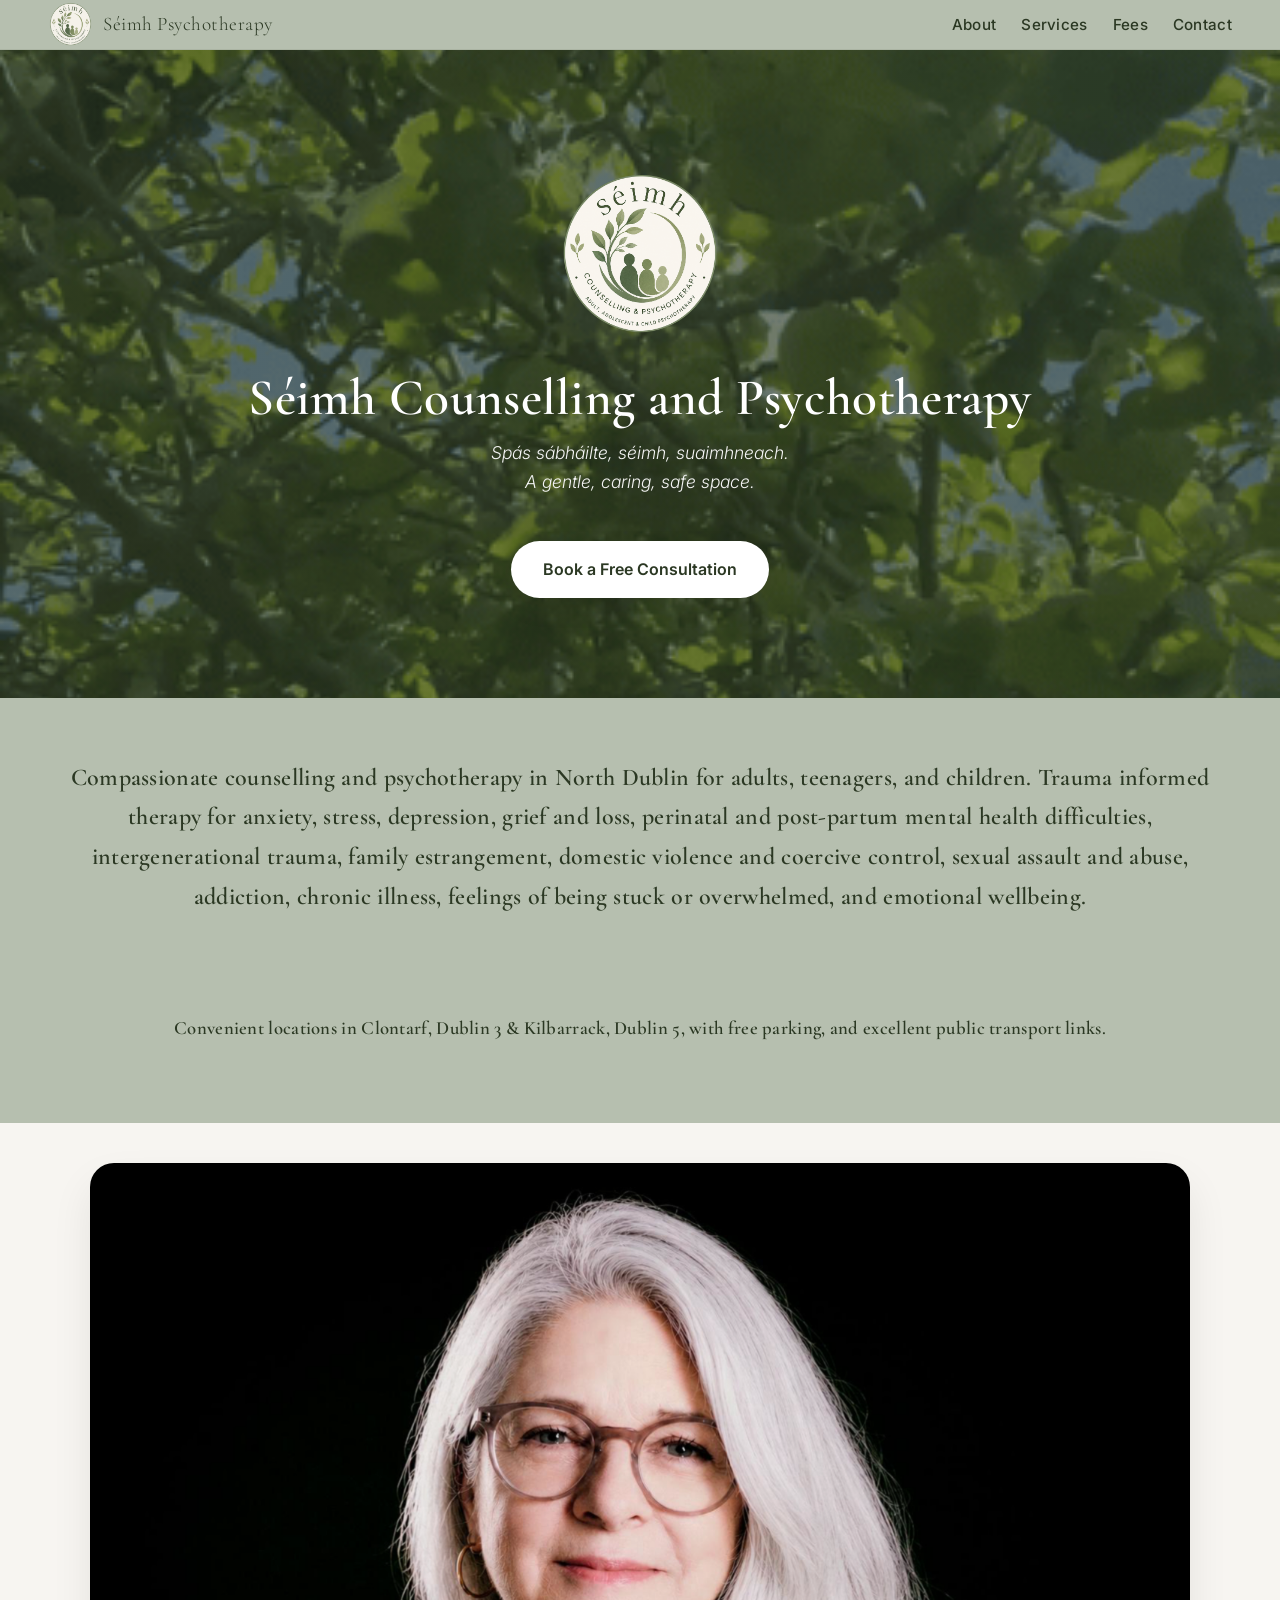
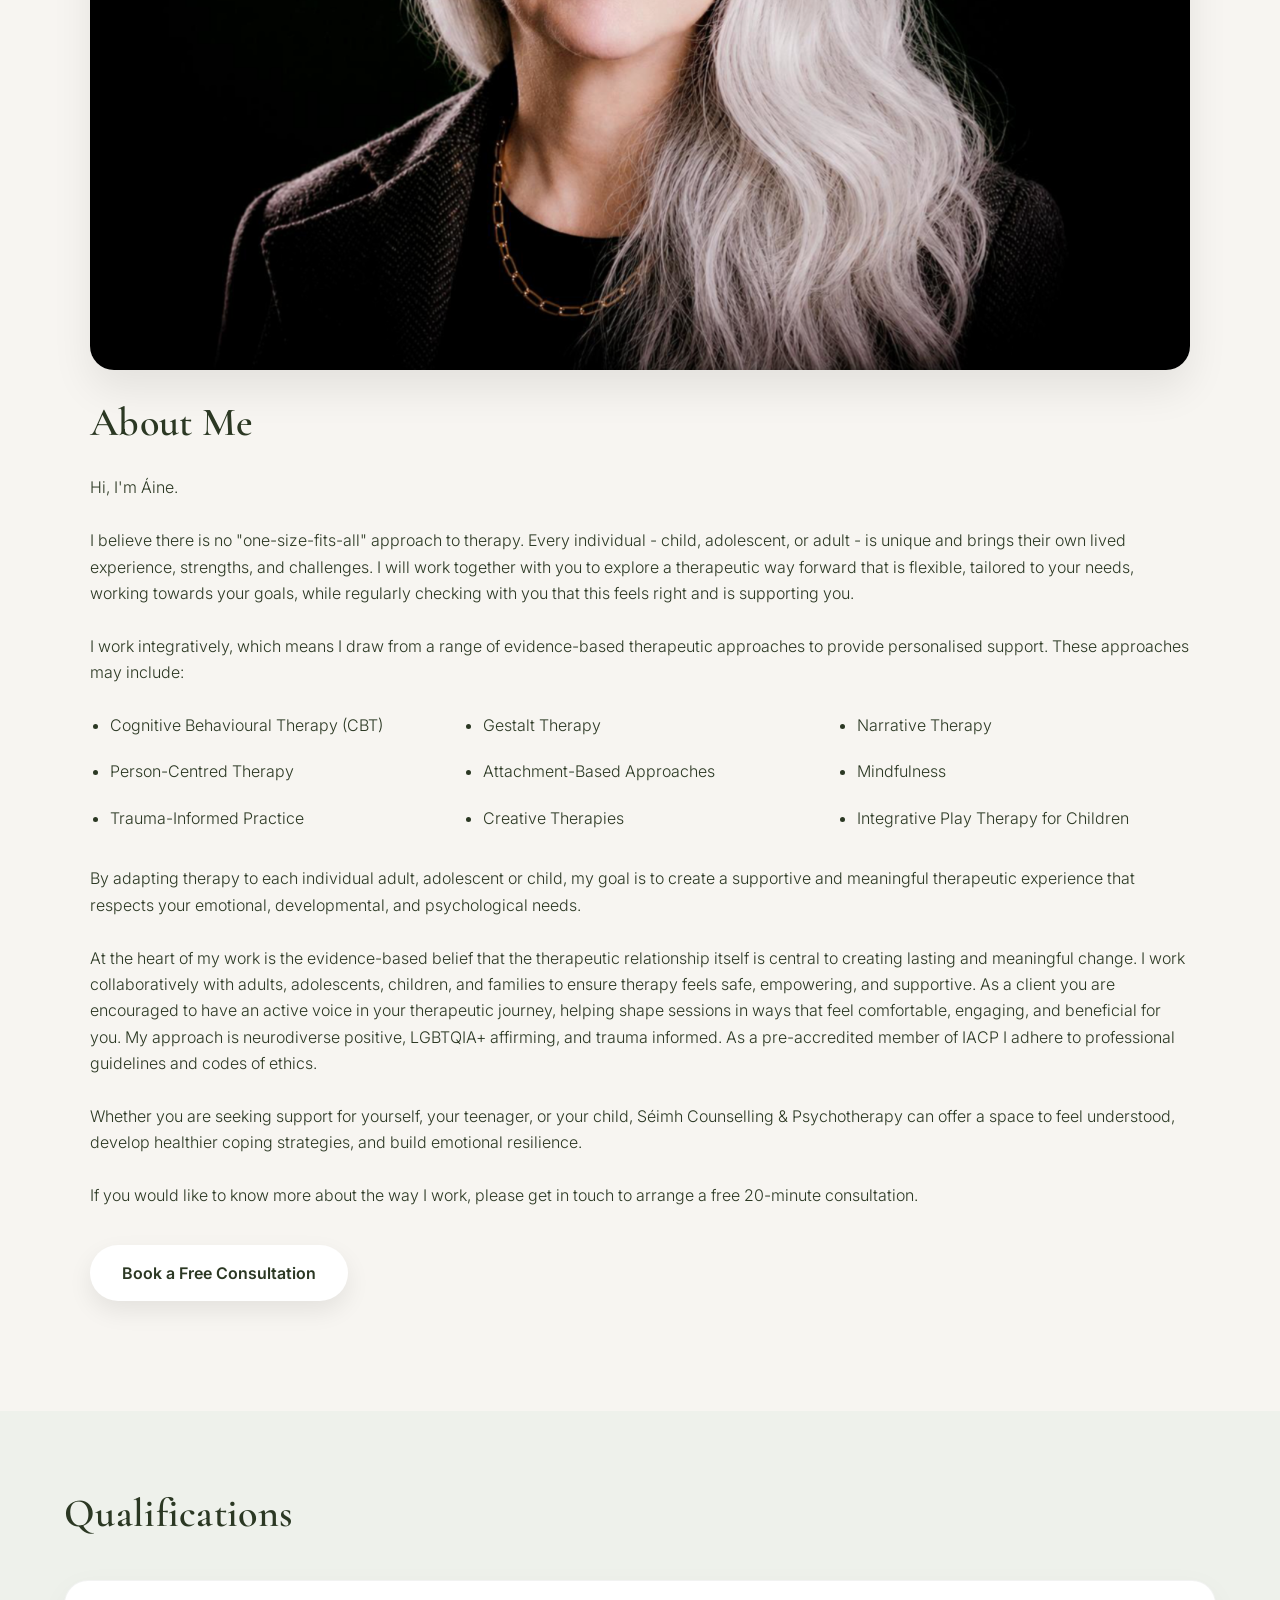
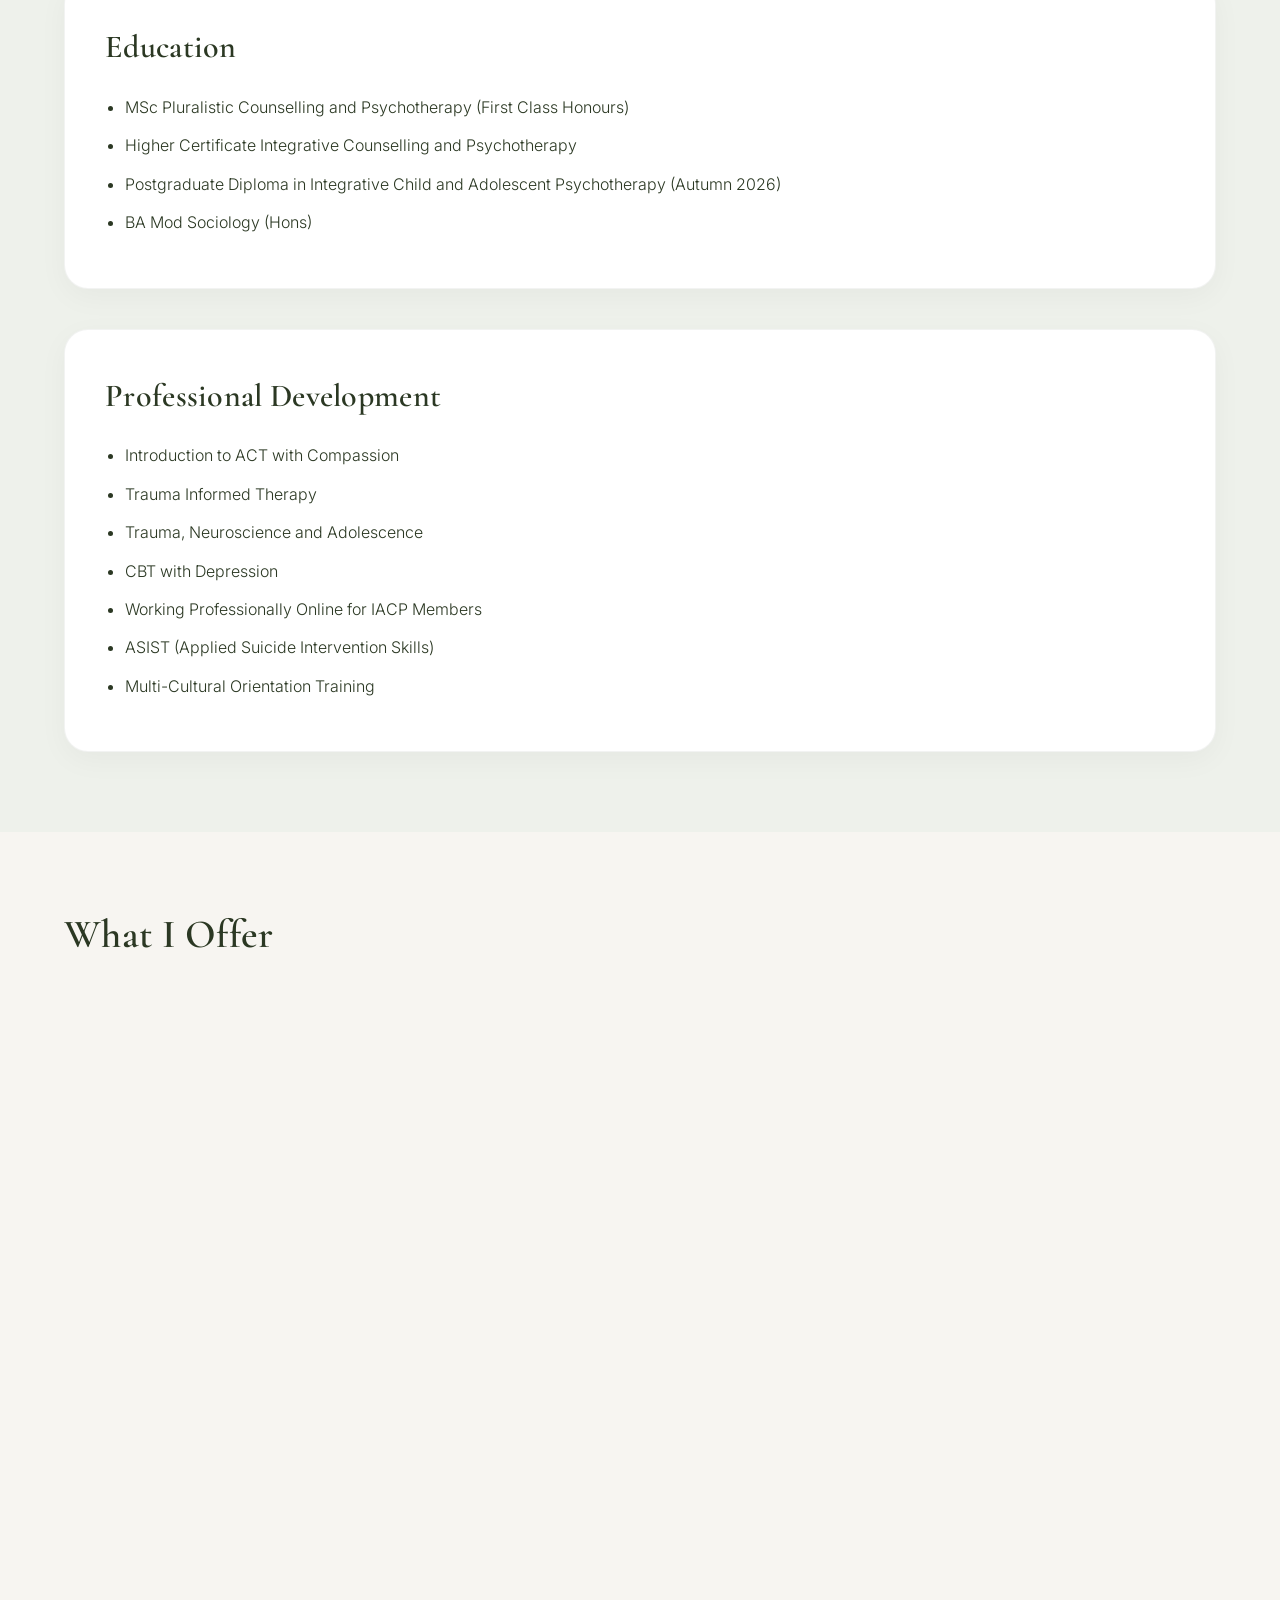
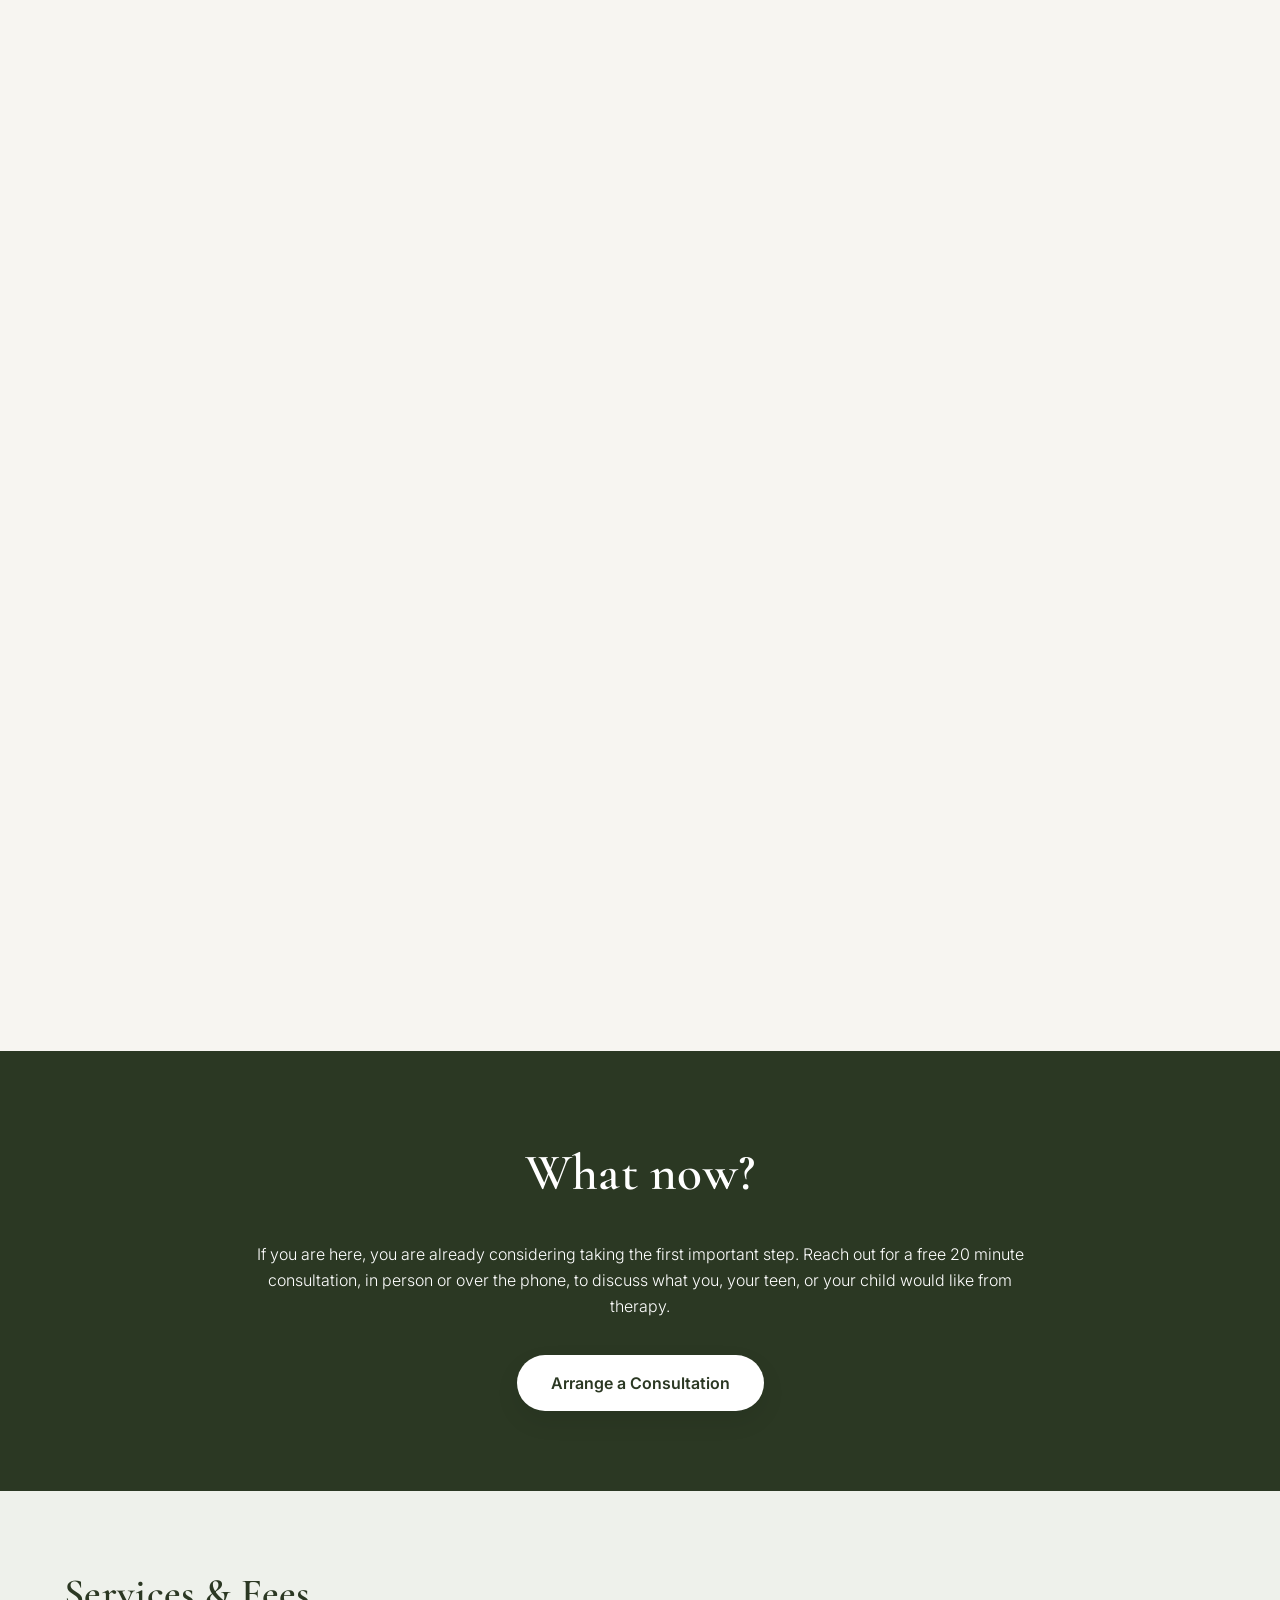
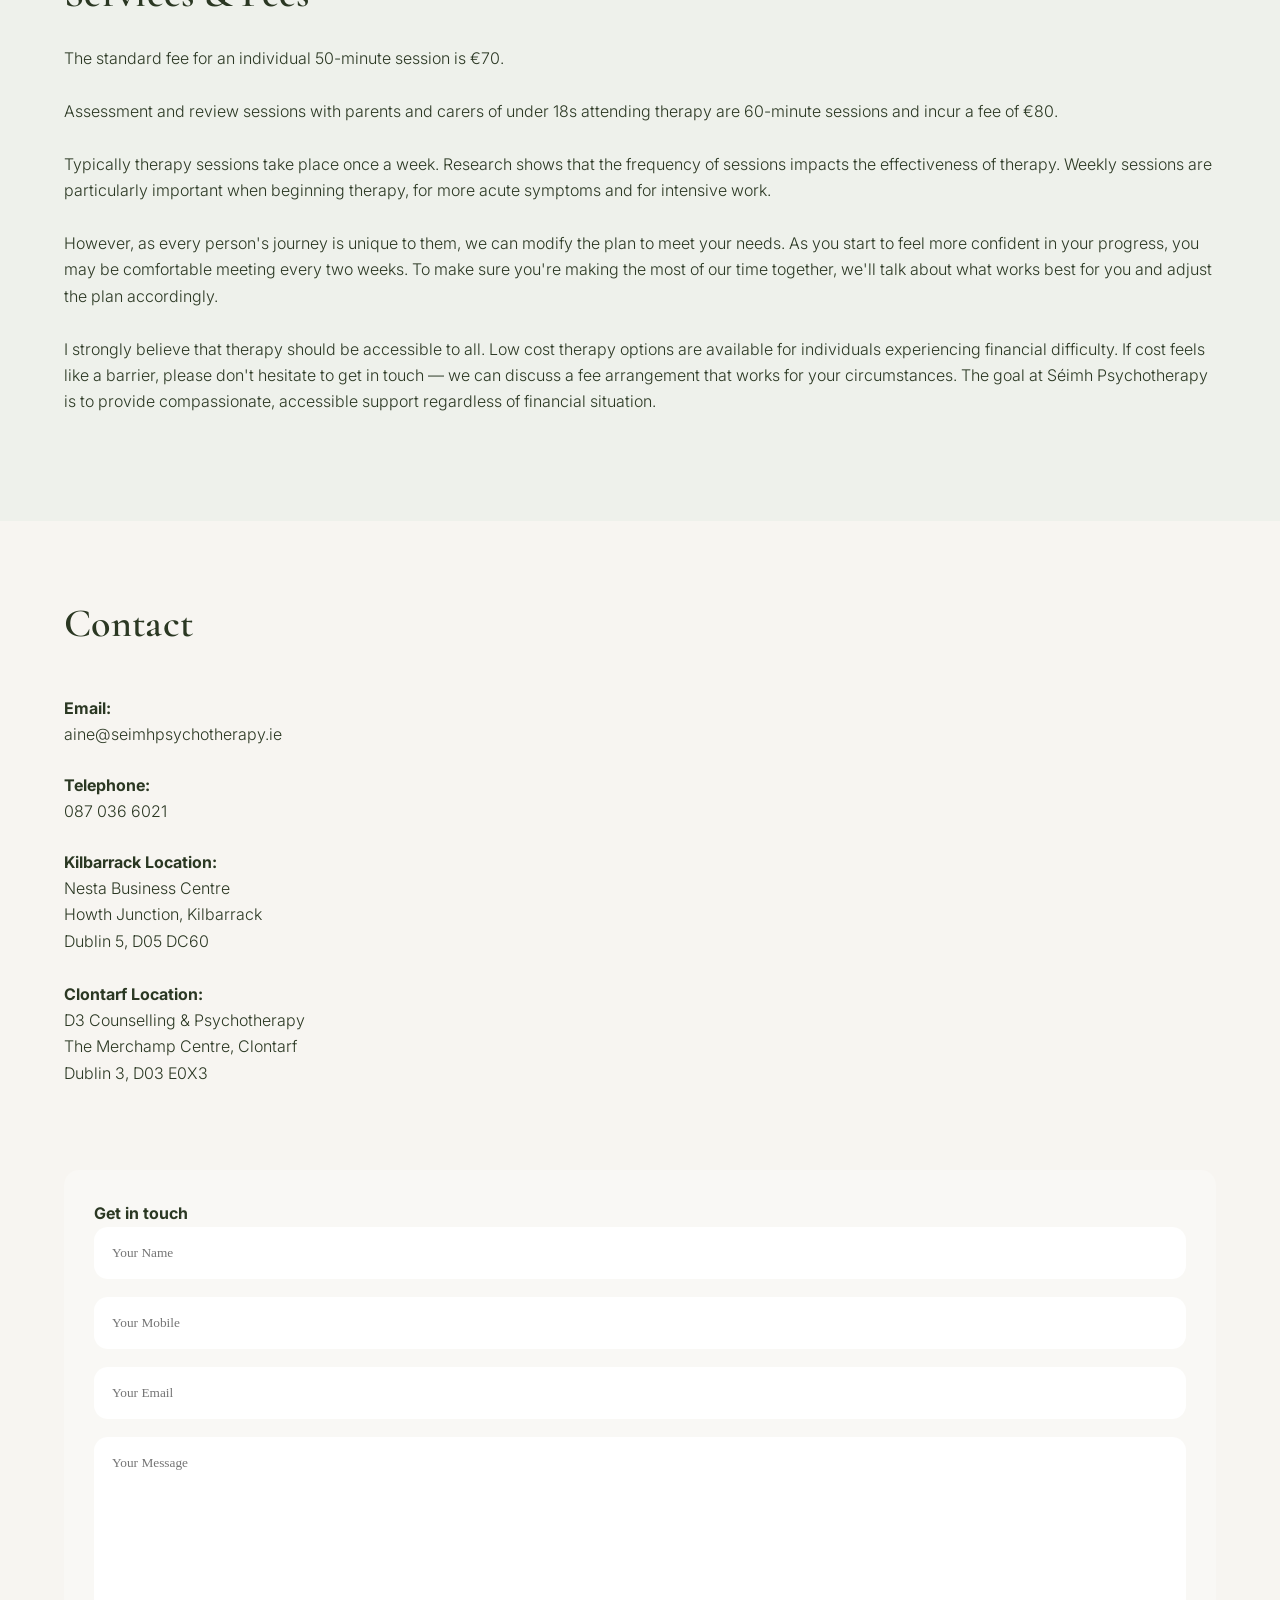
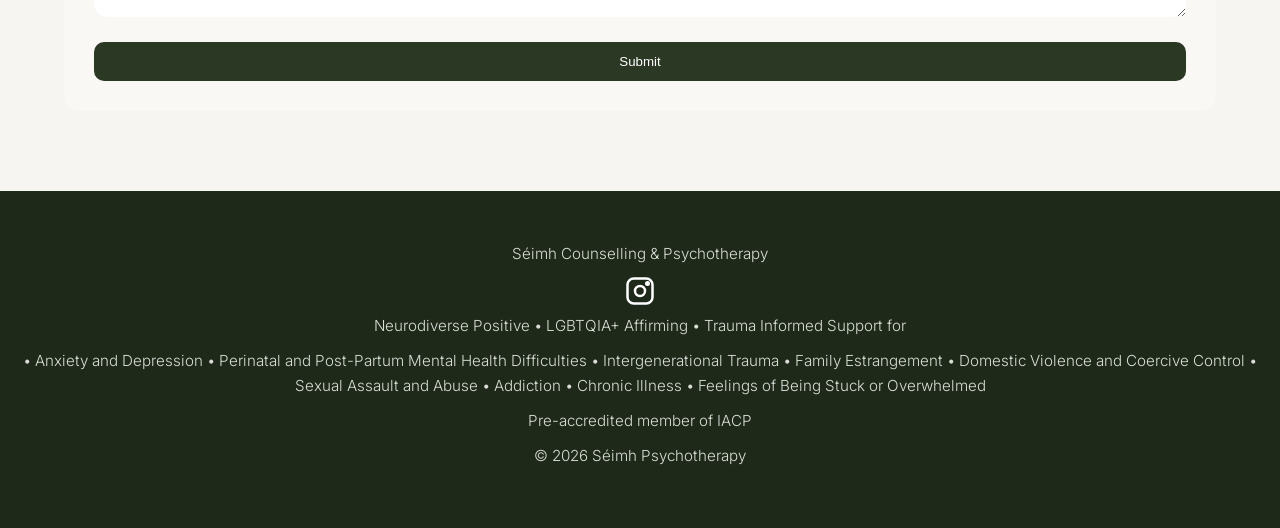
==== index.html @ 80a77414 "error fix" ====
<!DOCTYPE html>
<html lang="en">
<head>
  <meta charset="UTF-8" />
  <meta name="viewport" content="width=device-width, initial-scale=1.0" />
  
  <!-- SEO Meta Tags -->
  <title>Séimh Psychotherapy - Trauma-Informed Counselling in Dublin | Adults, Teens & Children</title>
  <meta name="description" content="Compassionate, trauma-informed counselling and psychotherapy in North Dublin for adults, teenagers, and children. Flexible, evidence-based approaches to anxiety, depression, stress, and emotional wellbeing. Free consultation available. Locations in Clontarf & Kilbarrack.">
  <meta name="keywords" content="psychotherapy Dublin, counselling Dublin, trauma therapy, anxiety counselling, depression therapy, child therapy, play therapy, teen counselling, North Dublin psychotherapy, LGBTQIA+ affirming therapy, neurodiversity-positive counselling, low cost counselling Dublin">
  
  <!-- Open Graph tags for social sharing -->
  <meta property="og:title" content="Séimh Psychotherapy - Trauma-Informed Counselling in Dublin">
  <meta property="og:description" content="Compassionate counselling and psychotherapy in North Dublin for adults, teens, and children. Trauma-informed, evidence-based support.">
  <meta property="og:type" content="website">
  <meta property="og:url" content="https://seimhpsychotherapy.ie">
  <meta property="og:image" content="https://seimhpsychotherapy.ie/seimhlogo.png">

  <!-- Twitter Card tags -->
  <meta name="twitter:card" content="summary_large_image">
  <meta name="twitter:title" content="Séimh Psychotherapy - Counselling in Dublin">
  <meta name="twitter:description" content="Trauma-informed counselling and psychotherapy for adults, teens, and children in North Dublin">
  <meta name="twitter:image" content="https://seimhpsychotherapy.ie/seimhlogo.png">

  <!-- Canonical URL -->
  <link rel="canonical" href="https://seimhpsychotherapy.ie/">
  
  <!-- Google Site Verification -->
  <meta name="google-site-verification" content="YT8yvxGuW9EEth0YtGg4yQvpJFpPBeUbXXwi4RRUar8" />
  
  <!-- Favicon Links -->
  <link rel="apple-touch-icon" sizes="180x180" href="favicon/apple-touch-icon.png">
  <link rel="icon" type="image/png" sizes="32x32" href="favicon/favicon-32x32.png">
  <link rel="icon" type="image/png" sizes="16x16" href="favicon/favicon-16x16.png">
  <link rel="manifest" href="favicon/site.webmanifest">
  
  <!-- Stylesheets -->
  <link rel="stylesheet" href="styles.css">
  
  <!-- Cormorant Font Links -->
  <link rel="preconnect" href="https://fonts.googleapis.com">
  <link rel="preconnect" href="https://fonts.gstatic.com" crossorigin>
  <link href="https://fonts.googleapis.com/css2?family=Cormorant+Garamond:wght@400;500;600&family=Inter:wght@300;400;500;600&display=swap" rel="stylesheet">

  <!-- Schema Markup (JSON-LD) -->
  <script type="application/ld+json">
  {
    "@context": "https://schema.org",
    "@type": "LocalBusiness",
    "name": "Séimh Psychotherapy",
    "description": "Trauma-informed counselling and psychotherapy in North Dublin for adults, teenagers, and children",
    "url": "https://seimhpsychotherapy.ie",
    "telephone": "+353 87 036 6021",
    "email": "aine@seimhpsychotherapy.ie",
    "image": "https://seimhpsychotherapy.ie/seimhlogo.png",
    "address": [
      {
        "@type": "PostalAddress",
        "streetAddress": "Nesta Business Centre, Howth Junction",
        "addressLocality": "Kilbarrack",
        "addressRegion": "Dublin",
        "postalCode": "D05 DC60",
        "addressCountry": "IE"
      },
      {
        "@type": "PostalAddress",
        "streetAddress": "The Merchamp Centre",
        "addressLocality": "Clontarf",
        "addressRegion": "Dublin",
        "postalCode": "D03 E0X3",
        "addressCountry": "IE"
      }
    ],
    "priceRange": "€70-€80",
    "areaServed": [
      {
        "@type": "City",
        "name": "Dublin"
      },
      {
        "@type": "City",
        "name": "North Dublin"
      }
    ],
    "serviceType": [
      "Psychotherapy",
      "Counselling",
      "Mental Health Support",
      "Play Therapy",
      "Trauma-Informed Therapy",
      "Child Therapy",
      "Adolescent Therapy",
      "Adult Counselling"
    ],
    "sameAs": [
      "https://instagram.com/seimh_psychotherapy"
    ],
    "availableLanguage": ["en", "ga"],
    "knowsAbout": [
      "Anxiety Counselling",
      "Depression Therapy",
      "Trauma Therapy",
      "Child Psychology",
      "Adolescent Mental Health",
      "LGBTQIA+ Affirming Therapy",
      "Neurodiversity-Positive Counselling",
      "Cognitive Behavioural Therapy",
      "Gestalt Therapy",
      "Narrative Therapy",
      "Person-Centred Therapy"
    ]
  }
  </script>

  <!-- Organization Schema -->
  <script type="application/ld+json">
  {
    "@context": "https://schema.org",
    "@type": "Organization",
    "name": "Séimh Psychotherapy",
    "url": "https://seimhpsychotherapy.ie",
    "logo": "https://seimhpsychotherapy.ie/seimhlogo.png",
    "sameAs": [
      "https://instagram.com/seimh_psychotherapy"
    ],
    "contact": {
      "@type": "ContactPoint",
      "contactType": "Customer Service",
      "telephone": "+353 87 036 6021",
      "email": "aine@seimhpsychotherapy.ie"
    }
  }
  </script>
</head>

<body>

<!-- Navigation Bar -->
<nav>
    <div class="nav-logo">
      <img src="/images/seimhlogo.png" alt="Séimh Psychotherapy">
    Séimh Psychotherapy
  </div>
  <div class="nav-links">
    <a href="#about">About</a>
    <a href="#services">Services</a>
    <a href="#fees">Fees</a>
    <a href="#contact">Contact</a>
  </div>
  
  <button
    class="hamburger"
    type="button"
    aria-label="Open navigation menu"
    aria-expanded="false"
    aria-controls="mobile-menu"
  >
    <span></span>
    <span></span>
    <span></span>
  </button>

  <div class="mobile-menu" id="mobile-menu">
    <a href="#about">About</a>
    <a href="#services">Services</a>
    <a href="#fees">Fees</a>
    <a href="#contact">Contact</a>
  </div>
</nav>


<!-- HERO -->
  
<section class="hero">
  <div class="hero-content">
    <img src="/images/seimhlogo.png" alt="Séimh Psychotherapy Logo" class="logo">

    <h1>Séimh Counselling and Psychotherapy</h1>
    <p class="tagline">
      Spás sábháilte, séimh, suaimhneach.<br>
      A gentle, caring, safe space.
    </p>
    <a href="#contact" class="intro-btn">Book a Free Consultation</a>
  </div>
</section>

  <!-- INTRO -->

  <section class="intro reveal">
    <div class="container">

      <h2 class="intro">Compassionate counselling and psychotherapy in North Dublin for adults, teenagers, and children. Trauma informed therapy for anxiety, stress, depression, grief and loss, perinatal and post-partum mental health difficulties, intergenerational trauma, family estrangement, domestic violence and coercive control, sexual assault and abuse, addiction, chronic illness, feelings of being stuck or overwhelmed, and emotional wellbeing.</h2>
      <br>
      <h3 class="intro">Convenient locations in Clontarf, Dublin 3 & Kilbarrack, Dublin 5, with free parking, and excellent public transport links.</h3>
    </div>
  </section>
<!-- ABOUT ME -->
<section id="about" class="reveal">
  <div class="container about">

    <div class="about-image">
    <img src="images/website_head_shot.PNG" alt="Áine, Psychotherapist at Séimh">
    </div>
    <div class="about-text">
      <h2 class="section-title">About Me</h2>
        <p>
          Hi, I'm Áine.
        </p>
      <br>
        <p>
          I believe there is no "one-size-fits-all" approach to therapy. Every individual - child,
          adolescent, or adult - is unique and brings their own lived experience, strengths, and
          challenges. I will work together with you to explore a therapeutic way forward that is flexible, tailored to your needs, 
          working towards your goals, while regularly checking with you that this feels right and is supporting you.  
        </p>
      <br>
      <p>
        I work integratively, which means I draw from a range of evidence-based therapeutic approaches
        to provide personalised support. These approaches may include:
      </p>
      <br>
      <ul class="therapy-list">
        <li>Cognitive Behavioural Therapy (CBT)</li>
        <li>Gestalt Therapy</li>
        <li>Narrative Therapy</li>
        <li>Person-Centred Therapy</li>
        <li>Attachment-Based Approaches</li>
        <li>Mindfulness</li>
        <li>Trauma-Informed Practice</li>
        <li>Creative Therapies</li>
        <li>Integrative Play Therapy for Children</li>
      </ul>
      <br>
      <p>By adapting therapy to each individual adult, adolescent or child, my goal is to create a supportive and
      meaningful therapeutic experience that respects your emotional,
      developmental, and psychological needs.</p>
      <br>
      <p>
      At the heart of my work is the evidence-based belief that the therapeutic relationship
      itself is central to creating lasting and meaningful change. I work collaboratively with
      adults, adolescents, children, and families to ensure therapy feels safe, empowering,
      and supportive. As a client you are encouraged to have an active voice in your therapeutic
      journey, helping shape sessions in ways that feel comfortable, engaging, and
      beneficial for you. My approach is neurodiverse positive, LGBTQIA+ affirming, and
      trauma informed.  As a pre-accredited member of IACP I adhere to professional guidelines
      and codes of ethics.  </p>
      <br>
      <p>Whether you are seeking support for yourself, your teenager, or your child, Séimh Counselling & Psychotherapy
      can offer a space to feel understood, develop healthier coping strategies, and build
      emotional resilience.</p>
      <br>
      <p>If you would like to know more about the way I work, please get in touch to arrange a
      free 20-minute consultation.</p>
      <br>
      <a href="#contact" class="intro-btn">Book a Free Consultation</a>
      </div>
    </div>
</section>
  
   <!-- QUALIFICATIONS -->
  <section class="qualifications reveal">
    <div class="container">
      <h2 class="section-title">Qualifications</h2>
      <div class="qual-grid">
        <div class="card">
          <h3>Education</h3>
          <ul>
            <li>MSc Pluralistic Counselling and Psychotherapy (First Class Honours)</li>
            <li>Higher Certificate Integrative Counselling and Psychotherapy</li>
            <li>Postgraduate Diploma in Integrative Child and Adolescent Psychotherapy (Autumn 2026)</li>
            <li>BA Mod Sociology (Hons)</li>
          </ul>
        </div>

        <div class="card">
          <h3>Professional Development</h3>
          <ul>
            <li>Introduction to ACT with Compassion</li>
            <li>Trauma Informed Therapy</li>
            <li>Trauma, Neuroscience and Adolescence</li>
            <li>CBT with Depression</li>
            <li>Working Professionally Online for IACP Members</li>
            <li>ASIST (Applied Suicide Intervention Skills)</li>
            <li>Multi-Cultural Orientation Training</li>
          </ul>
        </div>
      </div>
    </div>
  </section>

  <!-- SERVICES -->

   <section id="services">
    <div class="container">
      <h2 class="section-title">What I Offer</h2>
      <div class="services-grid">
        <div class="flip-card reveal">
          <div class="flip-card-inner">
            <!-- Adult Counselling Card -->
            <!-- FRONT -->
            <div class="flip-card-front service-card">
              <h3>Adult Counselling & Psychotherapy</h3>
              <p>
                  My work with adults focuses on both present-day challenges and the ways earlier life
                  experiences can continue to shape thoughts, emotions, relationships, and
                  behaviours. Therapy offers a confidential space to explore experiences, gain insight, and develop
              healthier ways of coping and relating.</p>
              
              <button class="service-btn flip-btn">Learn More</button>
          </div>
  
            <!-- BACK -->
            <div class="flip-card-back service-card">
              <img class="flip-card-img" src="images/adult_therapy.JPG" alt="Adult therapy session">
             
              <p>I work with adults experiencing:</p>
              <ul>
                <li>Anxiety and depression</li>
                <li>Perinatal and post-partum mental health difficulties</li>
                <li>Intergenerational trauma</li>
                <li>Family estrangement</li>
                <li>Domestic violence, coercive control, narcissistic abuse</li>
                <li>Sexual assault and abuse</li>
                <li>Addiction</li>
                <li>Chronic illness</li>
                <li>Feelings of being stuck or overwhelmed</li>
                <li>Stress, burnout, and emotional difficulties</li>
                <li>Complex trauma</li>
                </ul>
              <button class="service-btn back-btn">Back</button>
            </div>
          </div>
        </div>
        
        <div class="flip-card reveal">
          <div class="flip-card-inner">
            <!-- Adolescent Counselling Card -->
            <!-- FRONT -->
            <div class="flip-card-front service-card">
              <h3>Adolescent & Teen Therapy</h3>
              <p>Adolescence can be an emotionally intense and challenging stage of life. Therapy 
              provides a supportive space where teens can speak openly without fear of judgement, 
              building resilience, emotional awareness, communication skills, 
              confidence, and healthier coping strategies.</p>
              <button class="service-btn flip-btn">Learn More</button>
          </div>
  
            <!-- BACK -->
            <div class="flip-card-back service-card">
              <img class="flip-card-img" src="images/adolescent_therapy.PNG" alt="Teen therapy support">
             <p>My approach to adolescent psychotherapy supports young
              people through talk therapy, creative expression, art, storytelling, sensory-informed
              interventions, and reflective exploration. </p>
              <p>Adolescent therapy can support young people experiencing:</p>
              <ul>
                <li>Anxiety and school-related stress</li>
                <li>Exam pressure</li>
                <li>Social anxiety</li>
                <li>Bullying</li>
                <li>Emotional regulation difficulties</li>
                <li>Low confidence and self-esteem</li>
                <li>Friendship difficulties</li>
                <li>Family conflict</li>
                <li>Identity and self-image concerns</li>
                <li>Anger and frustration</li>
                <li>Low mood and depression</li>
                <li>Neurodiversity-related challenges</li>
              </ul>
              <button class="service-btn back-btn">Back</button>
            </div>
          </div>
        </div>
        
              <div class="flip-card reveal">
          <div class="flip-card-inner">
            <!-- Child Counselling Card -->
            <!-- FRONT -->
            <div class="flip-card-front service-card">
              <h3>Child Counselling and Play Therapy</h3>
              <p>Children often communicate emotions through behaviour, play, creativity, and
              relationships rather than words alone. Child-centred counselling offers a safe and
              supportive space where children can explore difficult feelings, process big emotions, and make sense of
              overwhelming experiences.</p>
              
              
              <button class="service-btn flip-btn">Learn More</button>
          </div>
  
            <!-- BACK -->
            <div class="flip-card-back service-card">
              <img class="flip-card-img" src="images/childrens_therapy.JPG" alt="Child play therapy">
              <p>In association with D3 Counselling & Psychotherapy, our Kilbarrack therapy room includes a dedicated therapeutic  
              space for children, supporting creative approaches such as integrative play therapy, CBT-informed interventions, 
              art, storytelling, and sensory-informed work helping children develop emotional understanding, coping skills,
              confidence, resilience, and a stronger sense of self.</p>
              <p>Therapy can help children with:</p>
              <ul>
                <li>Anxiety and worries</li>
                <li>Emotional outbursts</li>
                <li>Behavioural difficulties</li>
                <li>School-related stress</li>
                <li>Neurodiversity-related challenges</li>
                <li>Family separation or change</li>
                <li>Grief and loss</li>
                <li>Friendship and social difficulties</li>
                <li>Low confidence and self esteem</li>
                <li>Emotional regulation difficulties</li>
                <li>Life transitions and change</li>
              </ul>
              <button class="service-btn back-btn">Back</button>
            </div>
          </div>
        </div>
      </div>
  </section>

   <!-- CTA -->

   <section class="cta reveal">
    <div class="container">
      <h2>What now?</h2>
      <p>
        If you are here, you are already considering taking the first important step.
        Reach out for a free 20 minute consultation, in person or over the phone,
        to discuss what you, your teen, or your child would like from therapy.
      </p>
      <a href="#contact" class="btn">
        Arrange a Consultation
      </a>
    </div>
  </section>

  <!-- FEES -->

   <section class="fees" id="fees">
    <div class="container reveal">
      <h2 class="section-title">Services & Fees</h2>
      <p>
        The standard fee for an individual 50-minute session is €70.  
      </p>
      <br>
      <p>
        Assessment and review sessions with parents and carers of under 18s attending therapy are 60-minute sessions and incur
        a fee of €80.</p>
      <br>
      <p>Typically therapy sessions take place once a week. Research shows that the frequency of sessions impacts the effectiveness
        of therapy.  Weekly sessions are particularly important when beginning therapy, for more acute symptoms and for intensive work.  
        </p>
      <br>
      <p>However, as every person's journey is unique to them, we can modify the plan to meet your needs. As you start to feel more 
        confident in your progress, you may be comfortable meeting every two weeks. To make sure you're making the most of our time 
        together, we'll talk about what works best for you and adjust the plan accordingly.
      </p>
      <br>
      <p>
        I strongly believe that therapy should be accessible to all. Low cost therapy options are available
        for individuals experiencing financial difficulty. If cost feels like a barrier, 
        please don't hesitate to get in touch — we can discuss a fee arrangement 
        that works for your circumstances. The goal at Séimh Psychotherapy is to provide 
        compassionate, accessible support regardless of financial situation.
      </p>
      <br>
    </div>
  </section>


<!-- CONTACT -->
  
  <section id="contact">
    <div class="container reveal">
      <h2 class="section-title">Contact</h2>
      <div class="contact-wrapper">
        <div class="contact-details reveal">
          <p>
            <strong>Email:</strong><br>
            <a href="mailto:aine@seimhpsychotherapy.ie">aine@seimhpsychotherapy.ie</a>
          </p>
          <p>
            <strong>Telephone:</strong><br>
            <a href="tel:+353870366021">087 036 6021</a>
          </p>
          <p>
            <strong>Kilbarrack Location:</strong><br>
            <a href="https://maps.app.goo.gl/F2iFdbqCuL2ptPaK6" target="_blank" rel="noopener noreferrer">
              Nesta Business Centre<br>
              Howth Junction, Kilbarrack<br>
              Dublin 5, D05 DC60
            </a>
            <br><br>
            
            <strong>Clontarf Location:</strong><br>
            <a href="https://maps.app.goo.gl/Lyna7u1jPYTK6y1H7" target="_blank" rel="noopener noreferrer">
              D3 Counselling & Psychotherapy<br>
              The Merchamp Centre, Clontarf<br>
              Dublin 3, D03 E0X3
            </a>
          </p>
        </div>
    <!-- CONTACT FORM -->
    <form id="form">
        <fieldset>
        <legend><strong>Get in touch</strong></legend>
          <input type="text" name="name" placeholder="Your Name" required>
          <input type="tel" name="telephone" placeholder="Your Mobile" required>
          <input type="email" name="email" placeholder="Your Email" required>
          <textarea name="message" placeholder="Your Message" required></textarea>
          <button type="submit">Submit</button>
        </fieldset>
      <div class="h-captcha" data-captcha="true"></div>
    </form>
  </div>
</section>

  <!-- FOOTER -->
  
  <footer>
    <p>Séimh Counselling & Psychotherapy</p>

    <!-- Instagram Logo -->
    <a 
    href="https://instagram.com/seimh_psychotherapy" 
    target="_blank" 
    rel="noopener noreferrer"
    class="instagram-link"
    aria-label="Follow Séimh Psychotherapy on Instagram">
    <svg
      xmlns="http://www.w3.org/2000/svg"
      viewBox="0 0 24 24"
      fill="none"
      stroke="white"
      stroke-width="2"
      stroke-linecap="round"
      stroke-linejoin="round"
      class="instagram-icon">
    <rect x="2" y="2" width="20" height="20" rx="5" ry="5"></rect>
    <circle cx="12" cy="12" r="4"></circle>
    <circle cx="18" cy="6" r="1"></circle>
  </svg>
  </a>
    
    <p>
      Neurodiverse Positive • LGBTQIA+ Affirming • Trauma Informed Support for </p>
    <p>• Anxiety and Depression • Perinatal and Post-Partum Mental Health Difficulties • Intergenerational Trauma • Family Estrangement •
      Domestic Violence and Coercive Control • Sexual Assault and Abuse • Addiction • Chronic Illness • 
      Feelings of Being Stuck or Overwhelmed
    </p>
    <p> Pre-accredited member of IACP 
    </p>
    <p>
      © 2026 Séimh Psychotherapy
    </p>
  </footer>

<script>
document.addEventListener("DOMContentLoaded", () => {

  // -------------------------
  // CONTACT FORM
  // -------------------------
  const form = document.getElementById('form');
  const submitBtn = form.querySelector('button[type="submit"]');
  
  form.addEventListener('submit', async (e) => {
      e.preventDefault();
    
      const formData = new FormData(form);
      formData.append("access_key", "8a2b9f17-c66e-4a2a-a23b-9bfa90db6cab");
    
      const originalText = submitBtn.textContent;
      submitBtn.textContent = "Sending...";
      submitBtn.disabled = true;
    
      try {
          const response = await fetch("https://api.web3forms.com/submit", {
              method: "POST",
              body: formData
          });
        
          const data = await response.json();
        
          if (response.ok) {
              alert("Success! Your message has been sent.");
              form.reset();
          } else {
              alert("Error: " + data.message);
          }
        
      } catch (error) {
        console.error("Form submission error:", error);
        alert("Something went wrong. Please try again.");
        
      } finally {
          submitBtn.textContent = originalText;
          submitBtn.disabled = false;
      }
  });


  // -------------------------
  // REVEAL SCRIPT
  // -------------------------
    const elements = document.querySelectorAll(".reveal");
  
    const observer = new IntersectionObserver((entries) => {
      entries.forEach(entry => {
        
        if (entry.isIntersecting) {
          entry.target.classList.add("active");
          observer.unobserve(entry.target); 
        }
        
      });
    }, {
      threshold: 0.15
    });
  
    elements.forEach(el => observer.observe(el));

  // -------------------------
  // FLIP CARD SCRIPT
  // -------------------------

  document.querySelectorAll(".flip-btn").forEach(button => {
    
    button.addEventListener("click", () => {
      const card = button.closest(".flip-card");

      const backPanel = card.querySelector(".flip-card-back");
      backPanel.scrollTop = 0;

      card.classList.add("flipped");
    });
    
  });

  document.querySelectorAll(".back-btn").forEach(button => {
    
    button.addEventListener("click", () => {
      const card = button.closest(".flip-card");
      const backPanel = card.querySelector(".flip-card-back");
      
      backPanel.scrollTop = 0;
      card.classList.remove("flipped");
    });
  });

  // -------------------------
  // MOBILE NAVIGATION
  // -------------------------

  const hamburger = document.querySelector(".hamburger");
  const mobileMenu = document.querySelector("#mobile-menu");
  
  hamburger.addEventListener("click", () => {
    const isOpen = mobileMenu.classList.toggle("open")

    hamburger.setAttribute("aria-expanded", isOpen);
    hamburger.setAttribute(
      "aria-label",
      isOpen ? "Close navigation menu" : "Open navigation menu"
      );
  });

  mobileMenu.querySelectorAll("a").forEach((link) => {
  link.addEventListener("click", () => {
    mobileMenu.classList.remove("open");

    hamburger.setAttribute("aria-expanded", "false");
    hamburger.setAttribute("aria-label", "Open navigation menu");
  });
  });
});
</script>

<script src="https://web3forms.com/client/script.js" async defer></script>
  
</body>
</html>
---- styles.css ----
*{
      margin:0;
      padding:0;
      box-sizing:border-box;
    }

      html{
    scroll-behavior:smooth;
      }

    body{
      font-family:'Inter', sans-serif;
      background:#f7f5f1;
      color:#2b3823;
      padding-top:50px;
      line-height:1.65;
      font-weight:300;
      overflow-x:hidden;
    }
    
    h1,h2,h3{
      font-family:'Cormorant Garamond', serif;
      font-weight:600;
      color:#2b3823;
      letter-spacing:0.3px;
    }

    .reveal{
      opacity:0;
      transform:translateY(20px);
      transition:all 0.8s ease;
    }
    
    .reveal.active{
      opacity:1;
      transform:translateY(0);
    }

    @media (prefers-reduced-motion: reduce){
    *{
      animation:none !important;
      transition:none !important;
      scroll-behavior:auto !important;
    }}

    a{
      text-decoration:none;
      color:inherit;
    }

    img{
      max-width:100%;
      display:block;
    }

    .container{
      width:90%;
      max-width:1200px;
      margin:auto;
    }
    
    section{
    padding:100px 0;
    position:relative;
  }

  section::after{
    content:"";
    width:80px;
    height:1px;
    background:#d7ddd2;
    position:absolute;
    bottom:0;
    left:50%;
    display:none;
    transform:translateX(-50%);
  }

  section:last-of-type::after{
    display:none;
  }

    /* NAVBAR */
    
    nav{
      position:fixed;
      top:0;
      width:100%;
      height:50px;
      background:#B6BFAF;
      backdrop-filter:blur(10px);
      display:flex;
      justify-content:space-between;
      align-items:center;
      padding:0px 48px;
      z-index:999;
      border-bottom:1px solid rgba(43,56,35,0.08);
    }

    .nav-logo img{
    height:45px;
    width:auto;
    opacity:0.95;
    object-fit:contain;
    border-radius:50%;
  }

    .nav-logo{
    display:flex;
    align-items:center;
    gap:10px;
    font-family:'Cormorant Garamond', serif;
    font-size:1.2rem;
    letter-spacing:0.5px;
    }

    .nav-links{
      display:flex;
      gap:25px;
    }

    .nav-links a:hover{
      opacity:0.6;
    }

    .nav-links a{
      position:relative;
      font-weight:500;
      font-size:0.95rem;
      letter-spacing:0.3px;
    }
    
    .nav-links a::after{
      content:"";
      position:absolute;
      left:0;
      bottom:-6px;
      width:0;
      height:1px;
      background:#2b3823;
      transition:width 0.3s ease;
    }
    
    .nav-links a:hover::after{
      width:100%;
    }

.hamburger {
  display: none;
  width: 44px;
  height: 44px;
  padding: 8px;
  border: none;
  background: transparent;
  cursor: pointer;
  flex-direction: column;
  justify-content: center;
  align-items: center;
  gap: 5px;
}

.hamburger span {
  display: block;
  width: 24px;
  height: 2px;
  background: #2b3823;
  transition: all 0.3s ease;
}

.mobile-menu {
  display: none;
}

    /* HERO */

    .hero{
      position:relative;
      min-height:20vh;
      background:
        linear-gradient(rgba(43,56,35,0.65), rgba(43,56,35,0.65)),
        url('/images/leaves.gif') center/cover no-repeat;
      display:flex;
      align-items:center;
      justify-content:center;
      text-align:center;
      color:white;
      padding:0px 20px 10px;
    }

    .hero-content{
      max-width:850px;
      padding:10px;
      animation:fadeInUp 1.2s ease;
    }
    
    .logo{
      width:170px;
      height:170px;
      object-fit:cover;
      margin:0 auto 30px;
      margin-top: 10px;
    }

    .hero h1{
      font-size:2.6rem;
      color:white;
      margin-bottom:12px;
      line-height:1.1;
    }

    .tagline{
      font-size:1.3rem;
      margin-bottom:35px;
      font-style:italic;
      color:#f4f4f4;
    }

      .hero p{
    font-size:1.1rem;
    margin-bottom:35px;
  }

  .btn{
    display:inline-block;
    background:white;
    color:#2b3823;
    padding:15px 34px;
    border-radius:50px;
    font-weight:600;
    transition:all 0.35s ease;
    box-shadow:0 10px 25px rgba(0,0,0,0.08);
  }

      .btn:hover{
    background:#dfe6da;
    transform:translateY(-3px);
    box-shadow:0 15px 35px rgba(0,0,0,0.12);
  }

    /* INTRO */
    .intro {
      background: #B6BFAF;
      padding-top: 30px;
      padding-bottom:40px;
      text-align: center;
    } 

    .intro-btn{
      display:inline-block;
      background:white;
      color:#2b3823;
      padding:15px 32px;
      border-radius:50px;
      font-weight:600;
      transition:all 0.35s ease;
      box-shadow:0 10px 25px rgba(0,0,0,0.08);
      margin:10px 0 30px;
    }

    /* ABOUT */

.about{
   position:relative;
   display:block;
   max-width:1100px;
   padding-top:0px;
}

#about{
  padding-top:40px;
}

.about-image{
  float:left;
  width:38%;
  margin:0 45px 25px 0;
}

.about-image img{
  width:100%;
  border-radius:24px;
  box-shadow:0 20px 40px rgba(0,0,0,0.08);
}

  .therapy-list {
    display: grid;
    grid-template-columns: repeat(3, 1fr);
    gap: 12px 40px;
    padding-left: 20px;
  }
  
  .therapy-list li {
    margin-bottom: 8px;
  }


  .section-title{
    font-size:3.2rem;
    margin-bottom:30px;
    line-height:1.1;
  }

    /* QUALIFICATIONS */

    .qualifications{
      background:#eef1eb;
    }

    .qual-grid{
      display:grid;
      grid-template-columns:1fr 1fr;
      gap:40px;
      margin-top:45px;
    }


    .card{
      background:white;
      padding:40px;
      border-radius:24px;
      border:1px solid rgba(43,56,35,0.06);
      box-shadow:0 8px 30px rgba(0,0,0,0.04);
      transition:0.3s ease;
    }
  
        .card:hover{
      transform:translateY(-5px);
    }

    .card h3{
      margin-bottom:20px;
      font-size:2rem;
    }
  
    ul{
      padding-left:20px;
    }
  
    li{
      margin-bottom:12px;
    }

    /* SERVICES */

 .services-grid{
    display:grid;
    grid-template-columns:repeat(3,1fr);
    gap:30px;
    margin-top:55px;
    justify-items:center;
  }

  .service-card{
    display: flex;
    flex-direction: column;
    height: 100%;
    background:white;
    padding:45px 35px;
    border-radius:24px;
    border:1px solid rgba(43,56,35,0.06);
    box-shadow:0 8px 25px rgba(0,0,0,0.05);
    transition:all 0.35s ease;
  }

.flip-card:hover{
  transform:translateY(-6px);
  transition:0.3s ease;
}

  .service-card h3{
     margin-bottom:20px;
     font-size:2rem;
     line-height:1.2;
  }

  .service-card p{
     flex-grow: 1;
     margin-bottom:25px;
  }

  .service-btn{
    display:inline-block;
    margin-top:auto;
    color:white;
    background:#2b3823;
    padding:12px 24px;
    border-radius:40px;
    font-size:0.95rem;
    transition:0.3s ease;
  }

  .service-btn:hover{
    opacity:0.9;
    transform:translateY(-2px);
  }

    /* FLIP CARDS */

    .flip-card{
      perspective:1200px;
      height:500px;
      max-width:380px;
      width:100%;
      margin:auto;
    }

    .flip-card-inner{
      position:relative;
      min-height:450px;
      width:100%;
      height:100%;
      transition:transform 0.8s;
      transform-style:preserve-3d;
    }

    .flip-card.flipped .flip-card-inner{
      transform:rotateY(180deg);
    }

    .flip-card-front,
    .flip-card-back{
      position:absolute;
      display:flex;
      flex-direction:column;
      width:100%;
      height:100%;
      backface-visibility:hidden;
      -webkit-backface-visibility:hidden;
    }

   .flip-card-front p{
     flex-grow:1;
   }

   .flip-card-front .service-card,
   .flip-card-back .service-card{
     height:100%;
   }

    .flip-card-back{
      transform:rotateY(180deg);
      overflow-y:auto;
      scrollbar-width: thin;
      background:white;
    } 

    .flip-card-img{
      width: 100%;
      margin-bottom: 12px;
      height: 180px;
      object-fit: cover;
      border-radius: 16px;
      box-shadow: 0 12px 30px rgba(0,0,0,0.12);
      border: 1px solid rgba(43,56,35,0.08);
    }

    /* CTA */

 .cta{
    background:#2b3823;
    color:white;
    text-align:center;
  }

  .cta h2{
    color:white;
    margin-bottom:25px;
    font-size:3.2rem;
  }

  .cta p{
    max-width:800px;
    margin:0 auto 35px;
  }

  .cta .btn{
    background:white;
  }


    /* FEES */

    .fees{
      background:#eef1eb;
    }

    /* CONTACT */
    
 .contact-wrapper{
    display:grid;
    grid-template-columns:1fr 1fr;
    gap:60px;
    margin-top:50px;
  }

  .contact-details p{
    margin-bottom:24px;
  }

.contact-details a{
  display: inline-block;
  color: #2b3823;
  text-decoration: none;
  transition: all 0.3s ease;
}

.contact-details a:hover{
  color: #3cb371;
  transform: translateX(4px);
}

  form{
    display:flex;
    flex-direction:column;
    gap:0;
    background:rgba(255,255,255,0.25);
    padding:30px;
    border-radius:15px;
  }

  input,
  textarea{
    width:100%;
    padding:18px;
    margin-bottom:18px;
    border:none;
    border-radius:14px;
    font-family:'Cormorant', serif;
  }

      input:focus,
  textarea:focus{
    outline:none;
    background:white;
    box-shadow:0 0 0 2px rgba(43,56,35,0.12);
  }

  textarea{
    min-height:180px;
    resize:vertical;
  }

  button{
    width:100%;
    padding:12px;
    border:none;
    border-radius:10px;
    background:#2b3823;
    color:white;
    cursor:pointer;
  }

  fieldset{
    border:none;
    padding:0;
  }

      footer{
    background:#1f291a;
    color:#d9ddd6;
    text-align:center;
    padding:50px 20px;
    font-size:0.95rem;
  }
  
  footer p{
    margin-bottom:10px;
  }
    .instagram-link {
  display: inline-flex;
  align-items: center;
  justify-content: center;
  text-decoration: none;
}

.instagram-icon {
  width: 30px;
  height: 30px;
  transition: all 0.3s ease;
}

.instagram-link:hover .instagram-icon {
  stroke: #3cb371;
  transform: scale(1.1);
}
    
  /* ANIMATION */
  @keyframes fadeInUp {
    from {
      opacity: 0;
      transform: translateY(10px);
    }
    to {
      opacity: 1;
      transform: translateY(0);
    }
  }

     /* MOBILE */

@media(max-width:900px){

  nav {
    padding: 0 20px;
    height: 60px;
  }

  .nav-links {
    display: none;
  }

  .hamburger {
    display: flex;
  }

  .mobile-menu {
    position: absolute;
    top: 60px;
    left: 0;
    width: 100%;
    background: #B6BFAF;
    display: flex;
    flex-direction: column;
    padding: 10px 20px 20px;
    box-shadow: 0 10px 20px rgba(0,0,0,0.08);

    opacity: 0;
    visibility: hidden;
    transform: translateY(-10px);
    transition: all 0.3s ease;
  }

  .mobile-menu.open {
    opacity: 1;
    visibility: visible;
    transform: translateY(0);
  }

  .mobile-menu a {
    padding: 14px 10px;
    font-size: 1rem;
    font-weight: 500;
    border-bottom: 1px solid rgba(43,56,35,0.1);
  }

  .mobile-menu a:last-child {
    border-bottom: none;
  }
}

    .about,
    .qual-grid,
    .services-grid,
    .contact-wrapper{
      grid-template-columns:1fr;
    }

  .about-image{
    float:none;
    width:100%;
    margin:0 0 30px 0;
  }

    @media (max-width: 768px) {
    .therapy-list {
      grid-template-columns: 1fr;
    }
  }

    .hero h1{
      font-size:3.2rem;
    }

    .section-title{
      font-size:2.5rem;
    }

    section{
      padding:80px 0;
    }

    .hero{
      min-height:55vh;
      padding:100px 20px 60px;
    }
  }
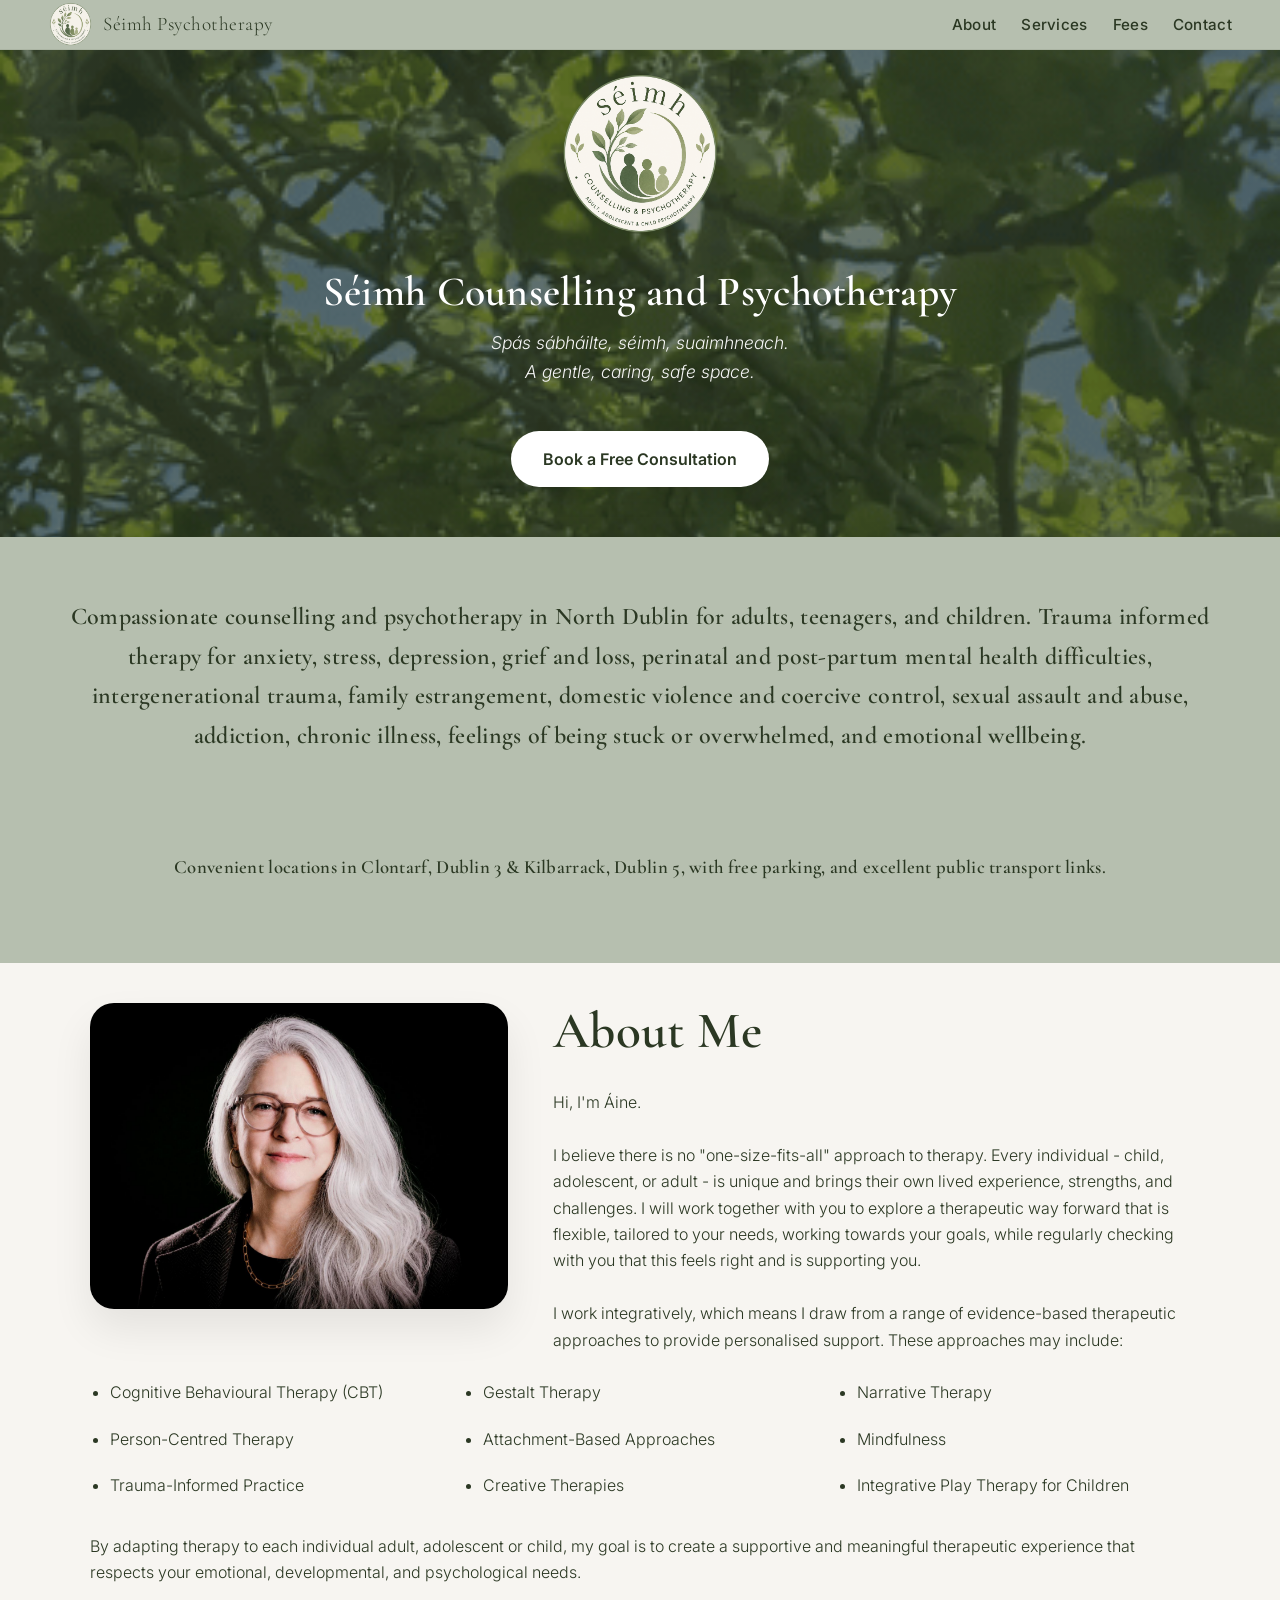
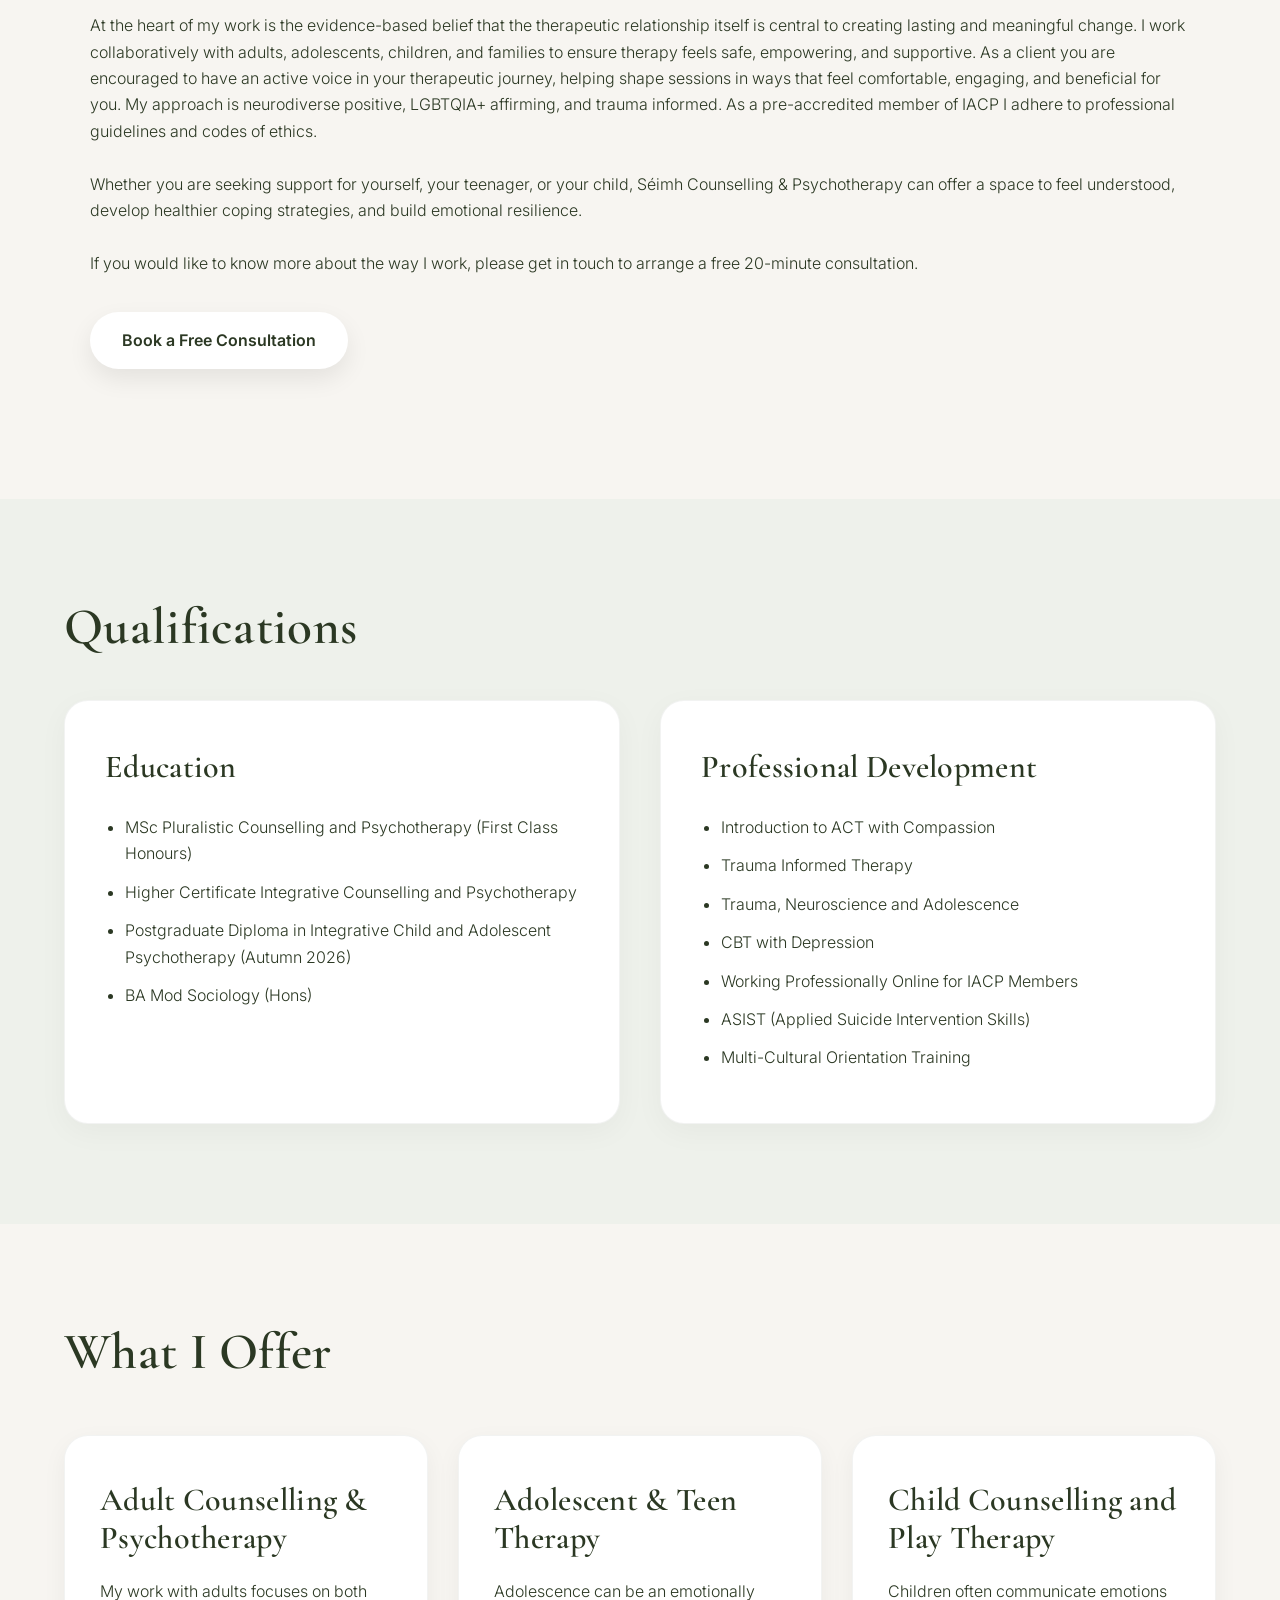
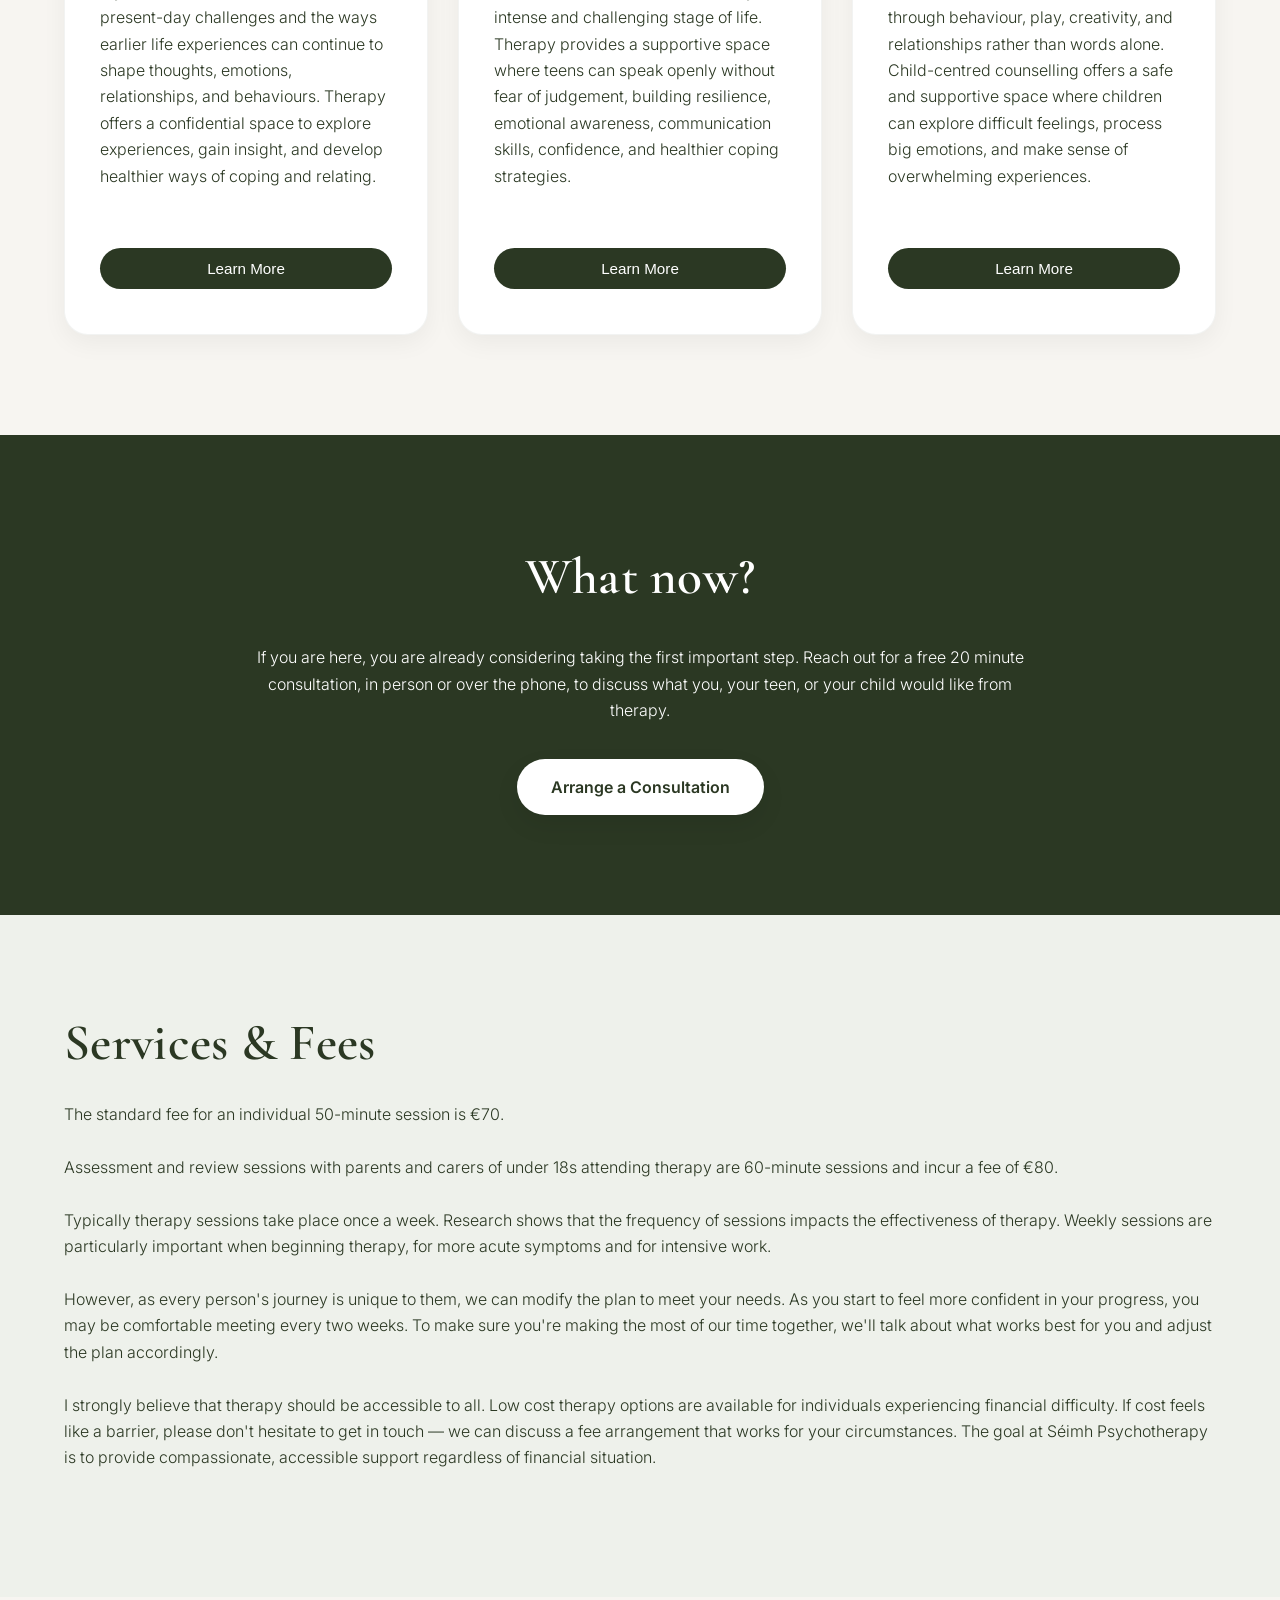
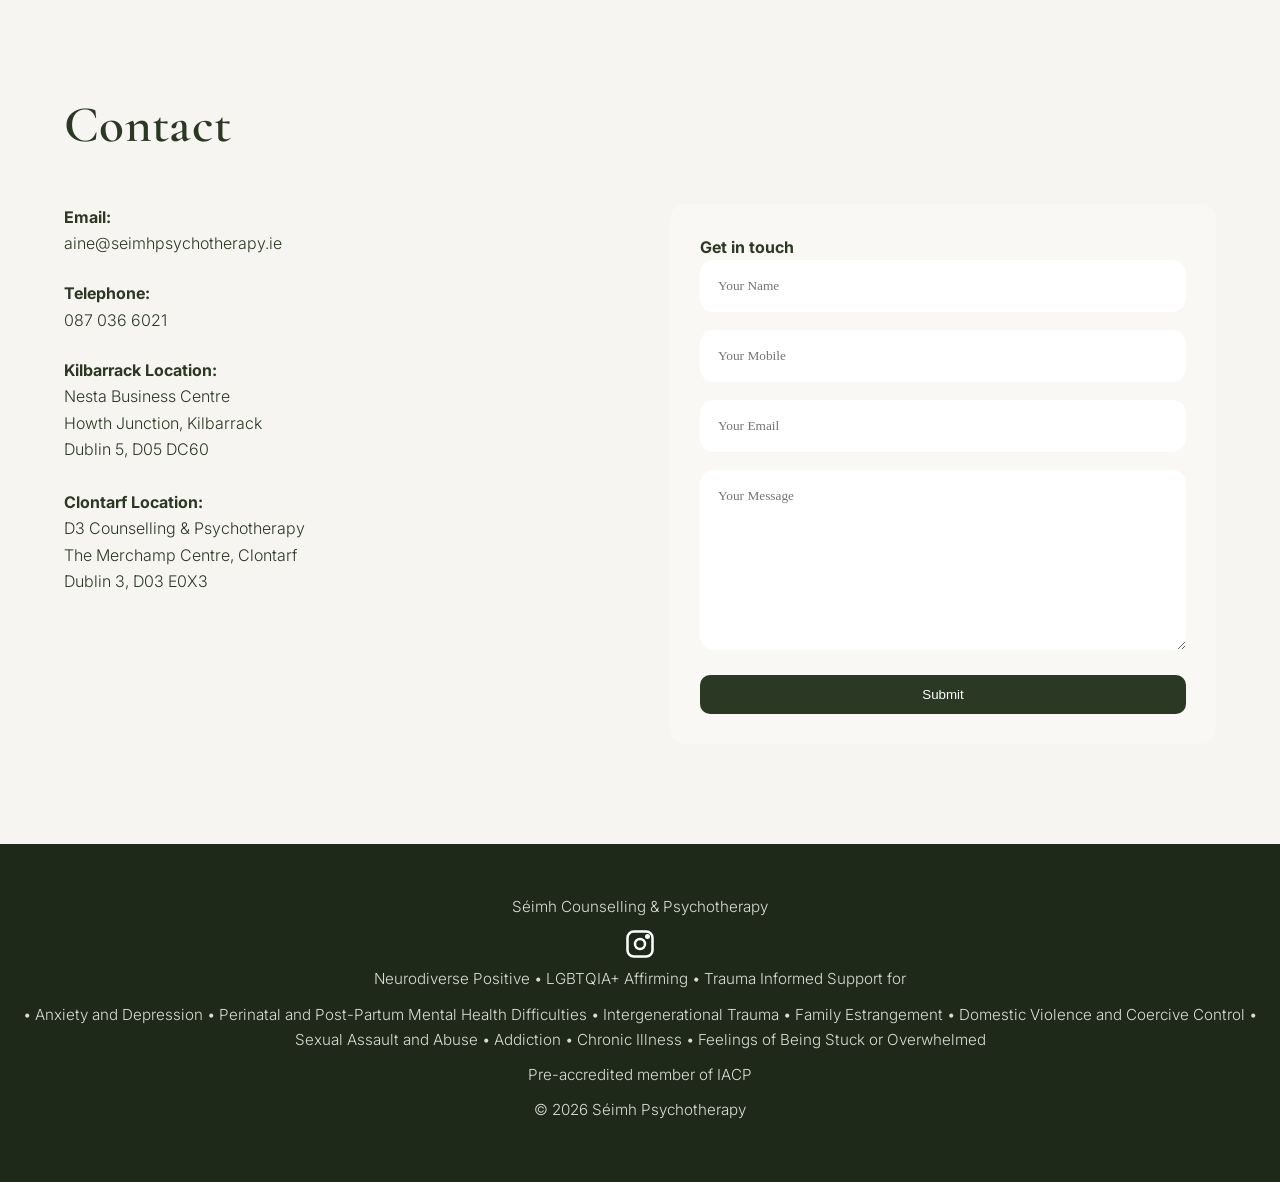
==== commit b97eb2f4: "Update Kilbarrack location link in index.html" ====
--- a/index.html
+++ b/index.html
@@ -481,7 +481,7 @@
           </p>
           <p>
             <strong>Kilbarrack Location:</strong><br>
-            <a href="https://maps.app.goo.gl/F2iFdbqCuL2ptPaK6" target="_blank" rel="noopener noreferrer">
+            <a href="https://maps.app.goo.gl/Qz6X86q8RX1bacdT6" target="_blank" rel="noopener noreferrer">
               Nesta Business Centre<br>
               Howth Junction, Kilbarrack<br>
               Dublin 5, D05 DC60
--- a/styles.css
+++ b/styles.css
@@ -145,9 +145,13 @@
       width:100%;
     }
 
+.mobile-menu {
+  display: none;
+}
+
 .hamburger {
   display: none;
-  width: 44px;
+  width: 34px;
   height: 44px;
   padding: 8px;
   border: none;
@@ -165,10 +169,6 @@
   height: 2px;
   background: #2b3823;
   transition: all 0.3s ease;
-}
-
-.mobile-menu {
-  display: none;
 }
 
     /* HERO */
@@ -616,12 +616,12 @@
   .mobile-menu {
     position: absolute;
     top: 60px;
-    left: 0;
-    width: 100%;
+    right: 20px;
+    width: 200px;
     background: #B6BFAF;
     display: flex;
     flex-direction: column;
-    padding: 10px 20px 20px;
+    padding: 10px;
     box-shadow: 0 10px 20px rgba(0,0,0,0.08);
 
     opacity: 0;
@@ -646,7 +646,6 @@
   .mobile-menu a:last-child {
     border-bottom: none;
   }
-}
 
     .about,
     .qual-grid,
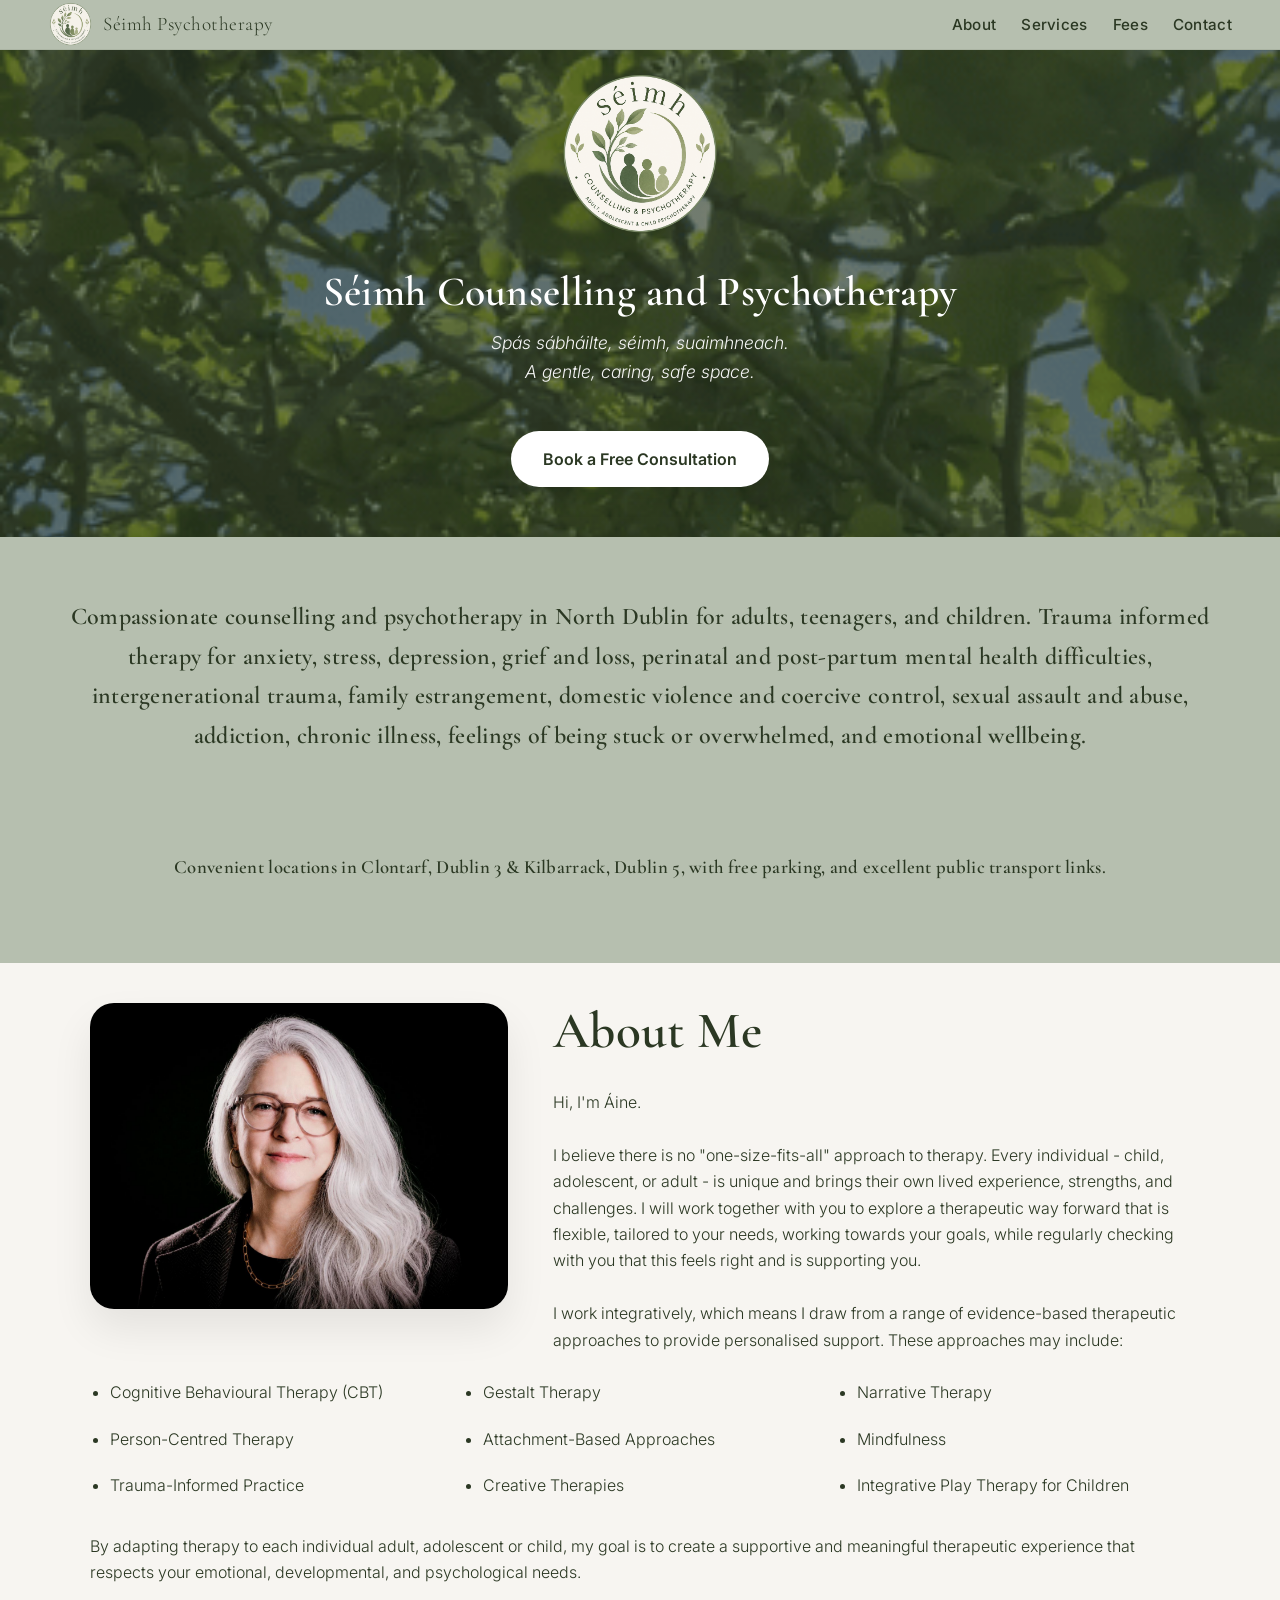
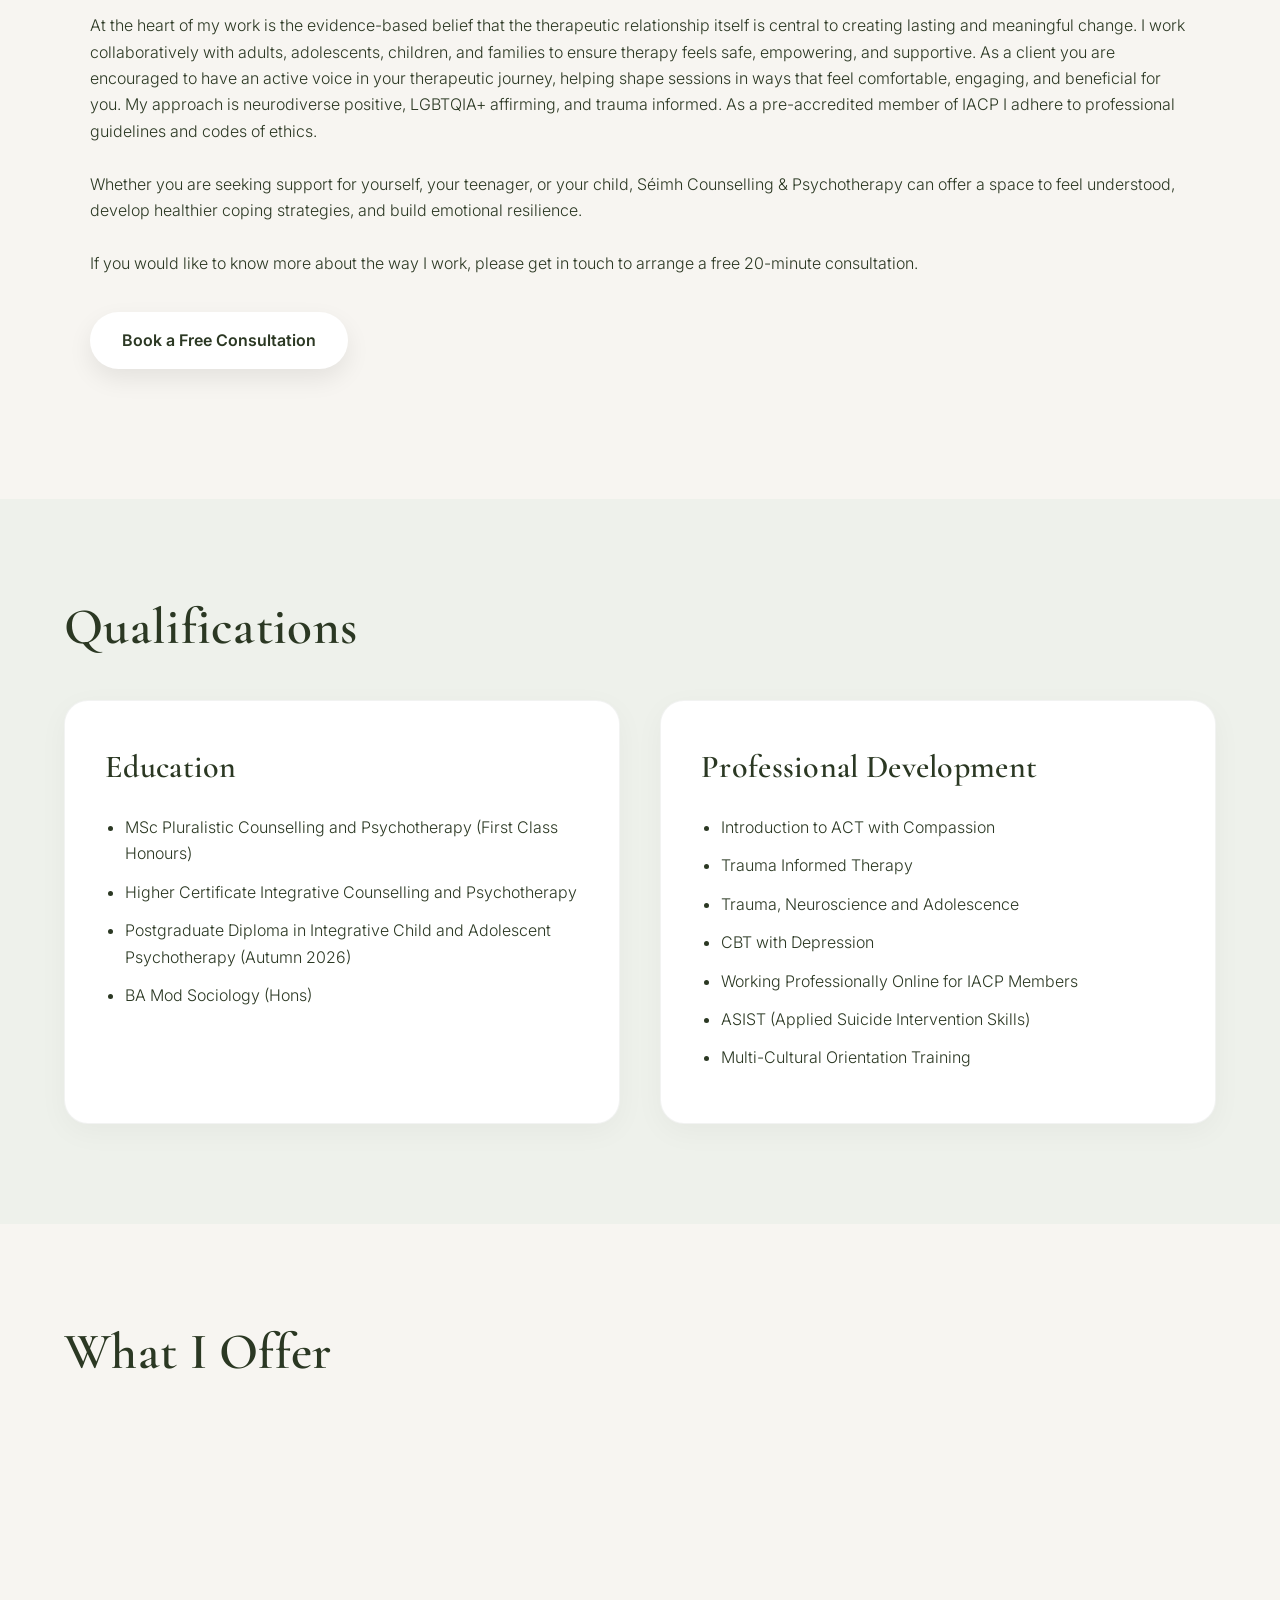
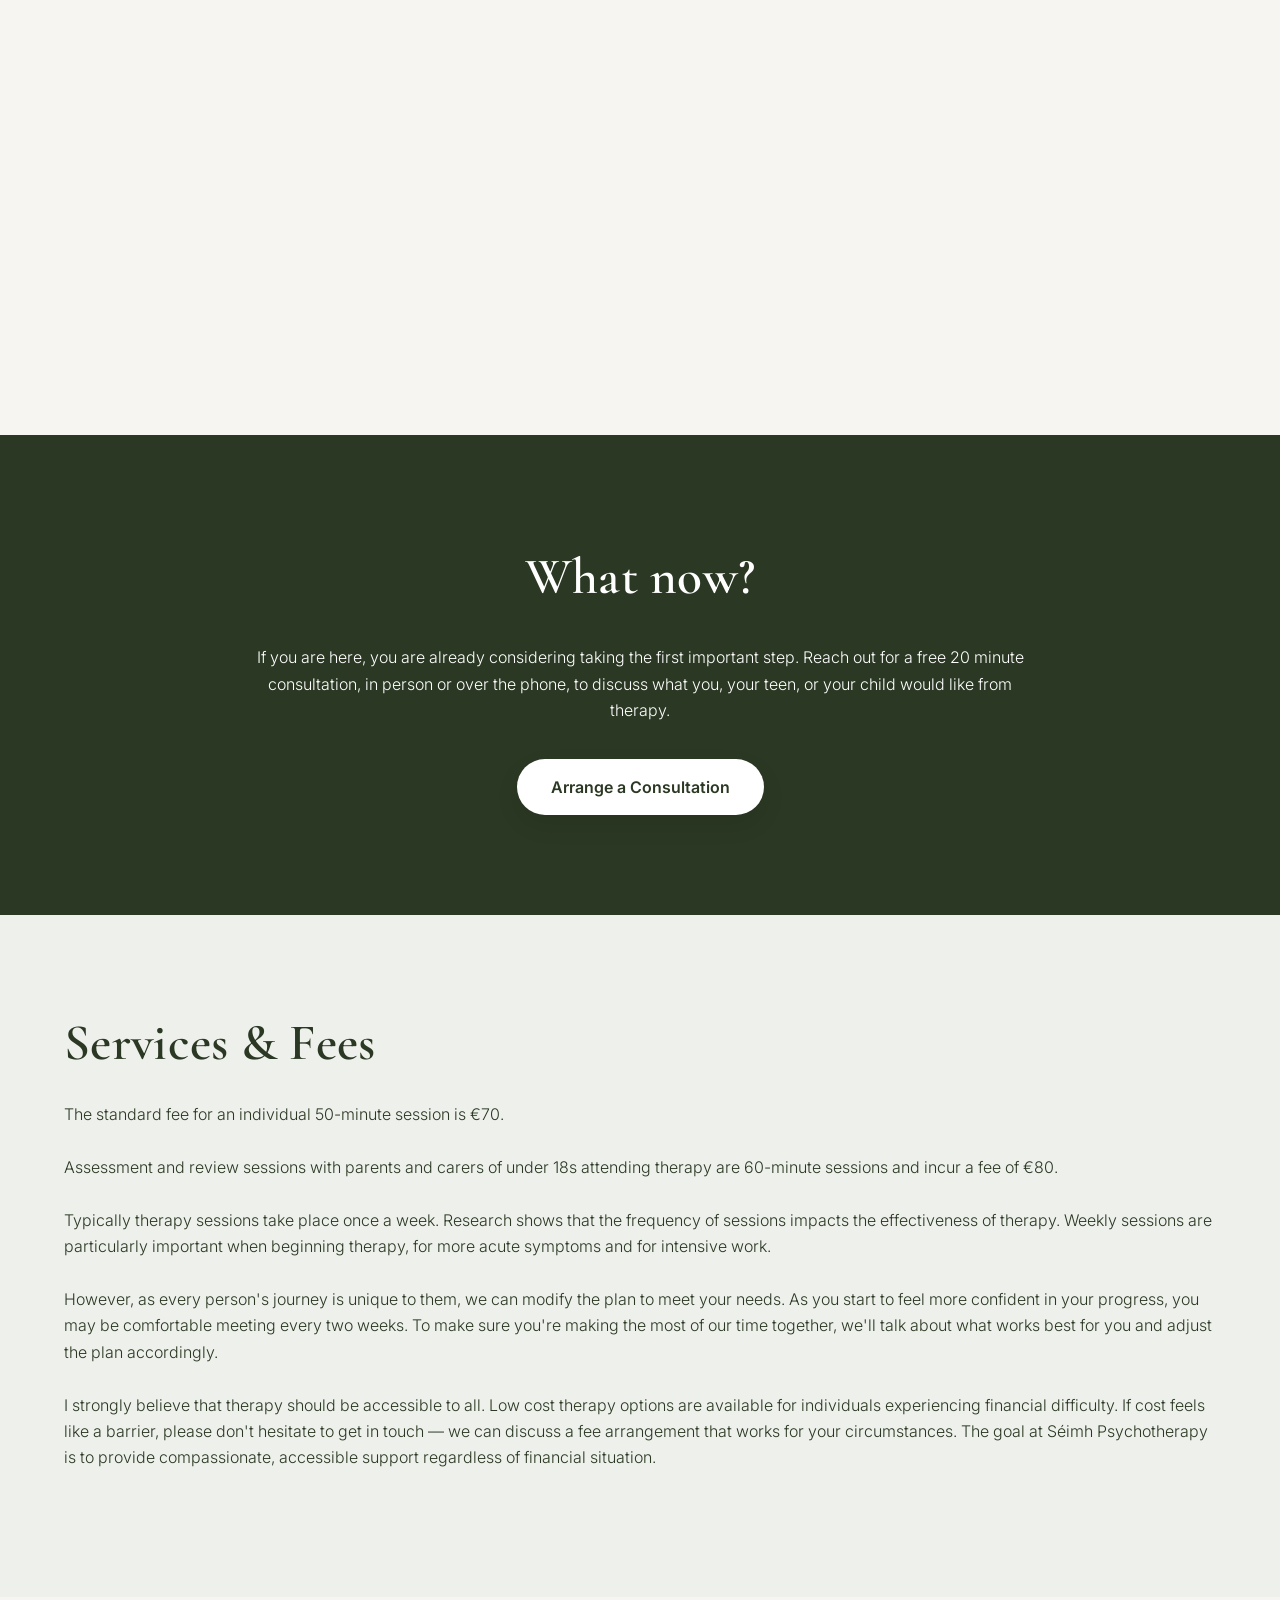
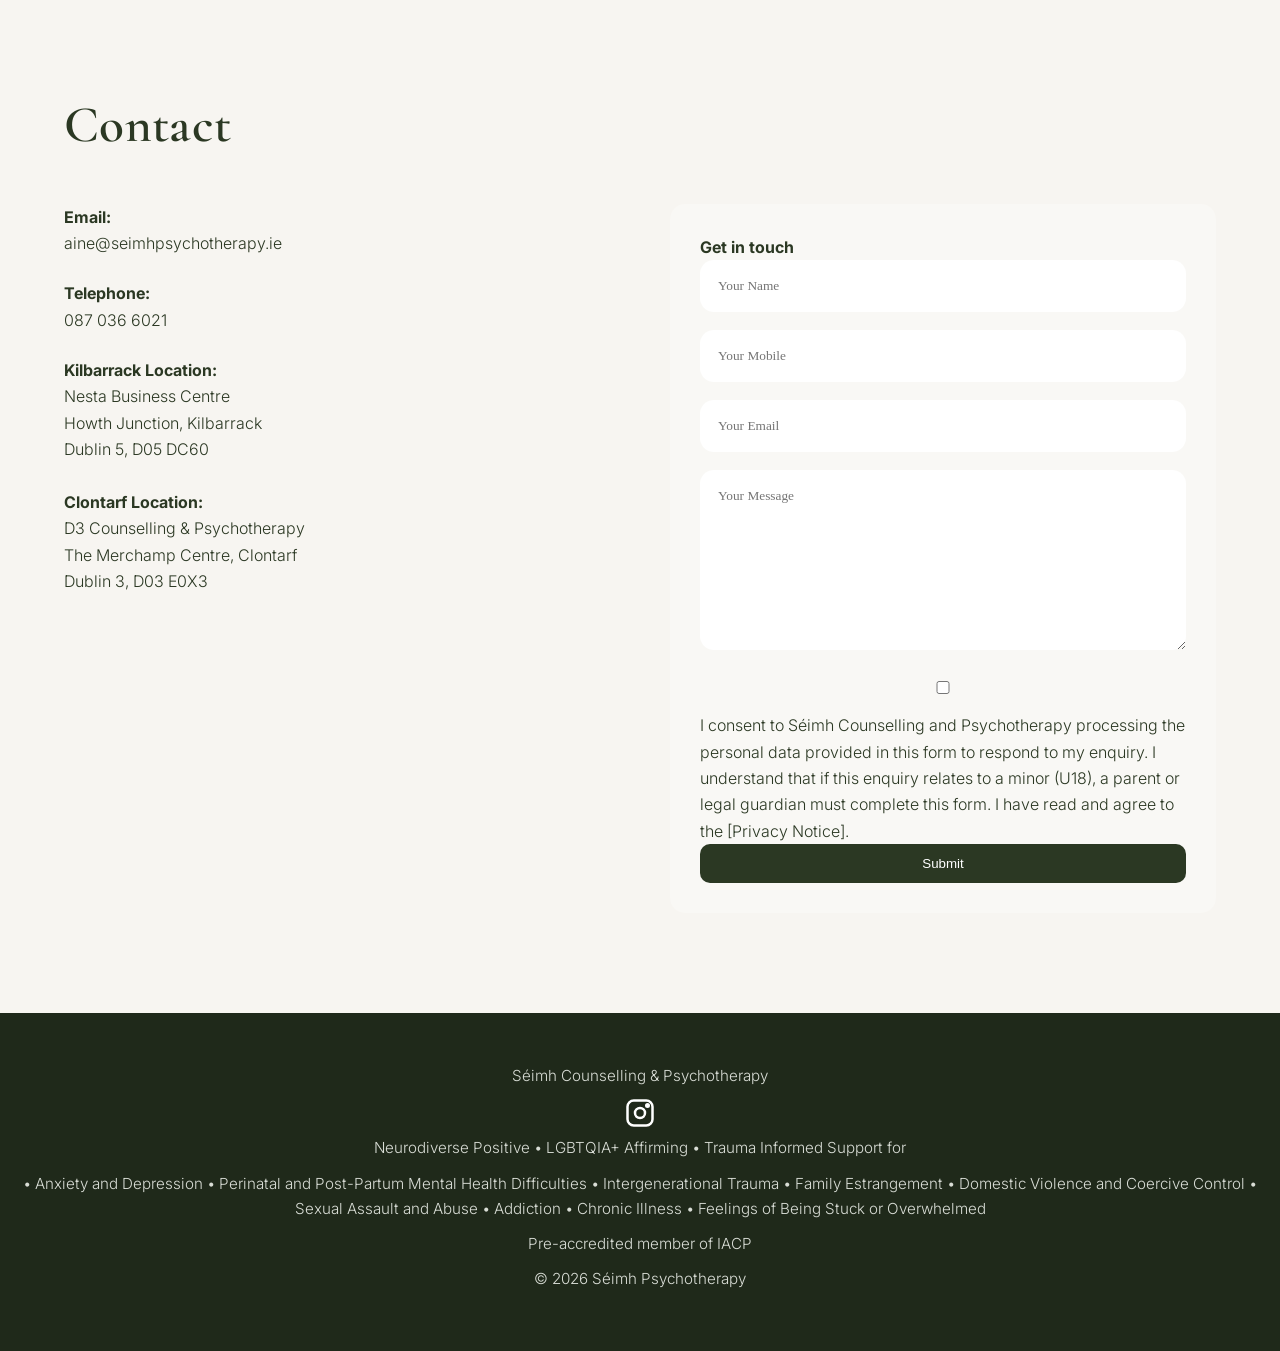
==== commit 94c6bfff: "adding checkbox" ====
--- a/index.html
+++ b/index.html
@@ -504,6 +504,9 @@
           <input type="tel" name="telephone" placeholder="Your Mobile" required>
           <input type="email" name="email" placeholder="Your Email" required>
           <textarea name="message" placeholder="Your Message" required></textarea>
+          <p><input type="checkbox" id="consent" name="consent" required>I consent to Séimh Counselling and Psychotherapy processing the personal data provided in 
+            this form to respond to my enquiry. I understand that if this enquiry relates to a minor (U18), a parent or legal guardian must complete this form. 
+            I have read and agree to the [Privacy Notice].</p>
           <button type="submit">Submit</button>
         </fieldset>
       <div class="h-captcha" data-captcha="true"></div>
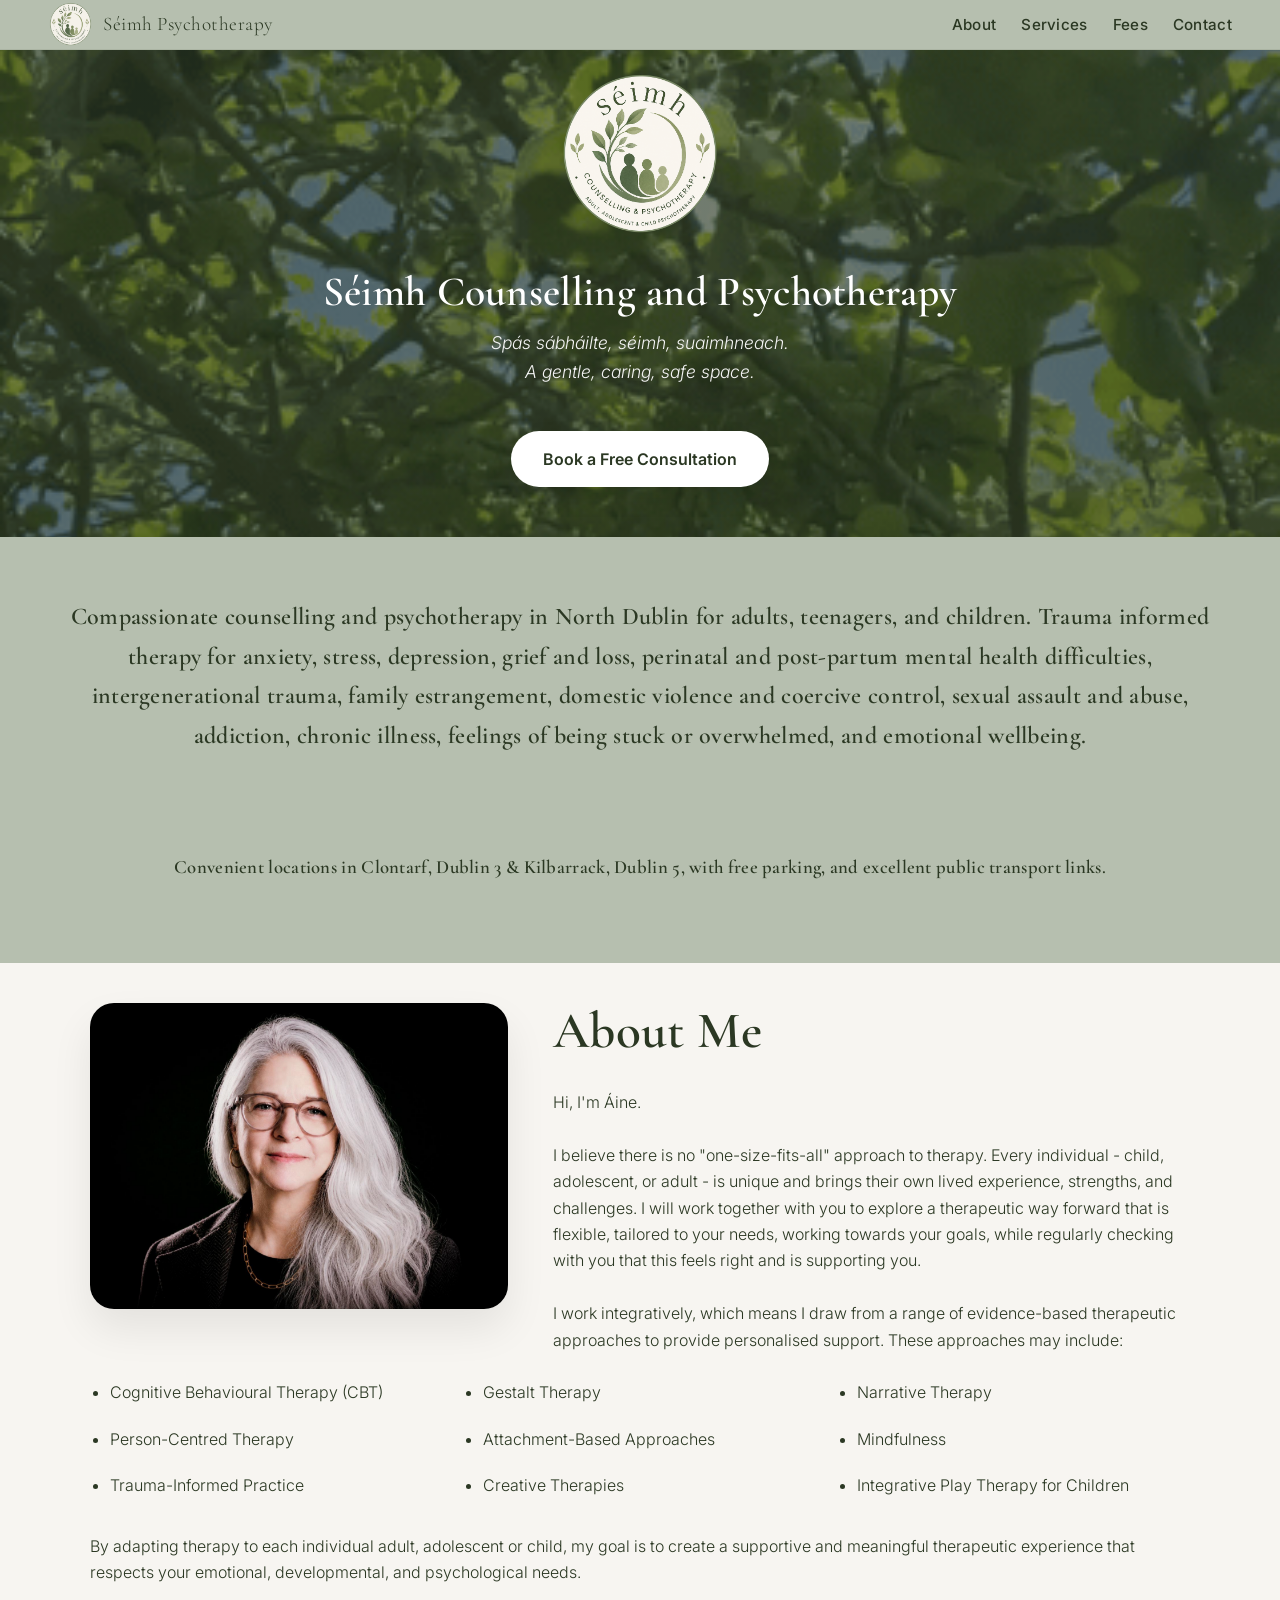
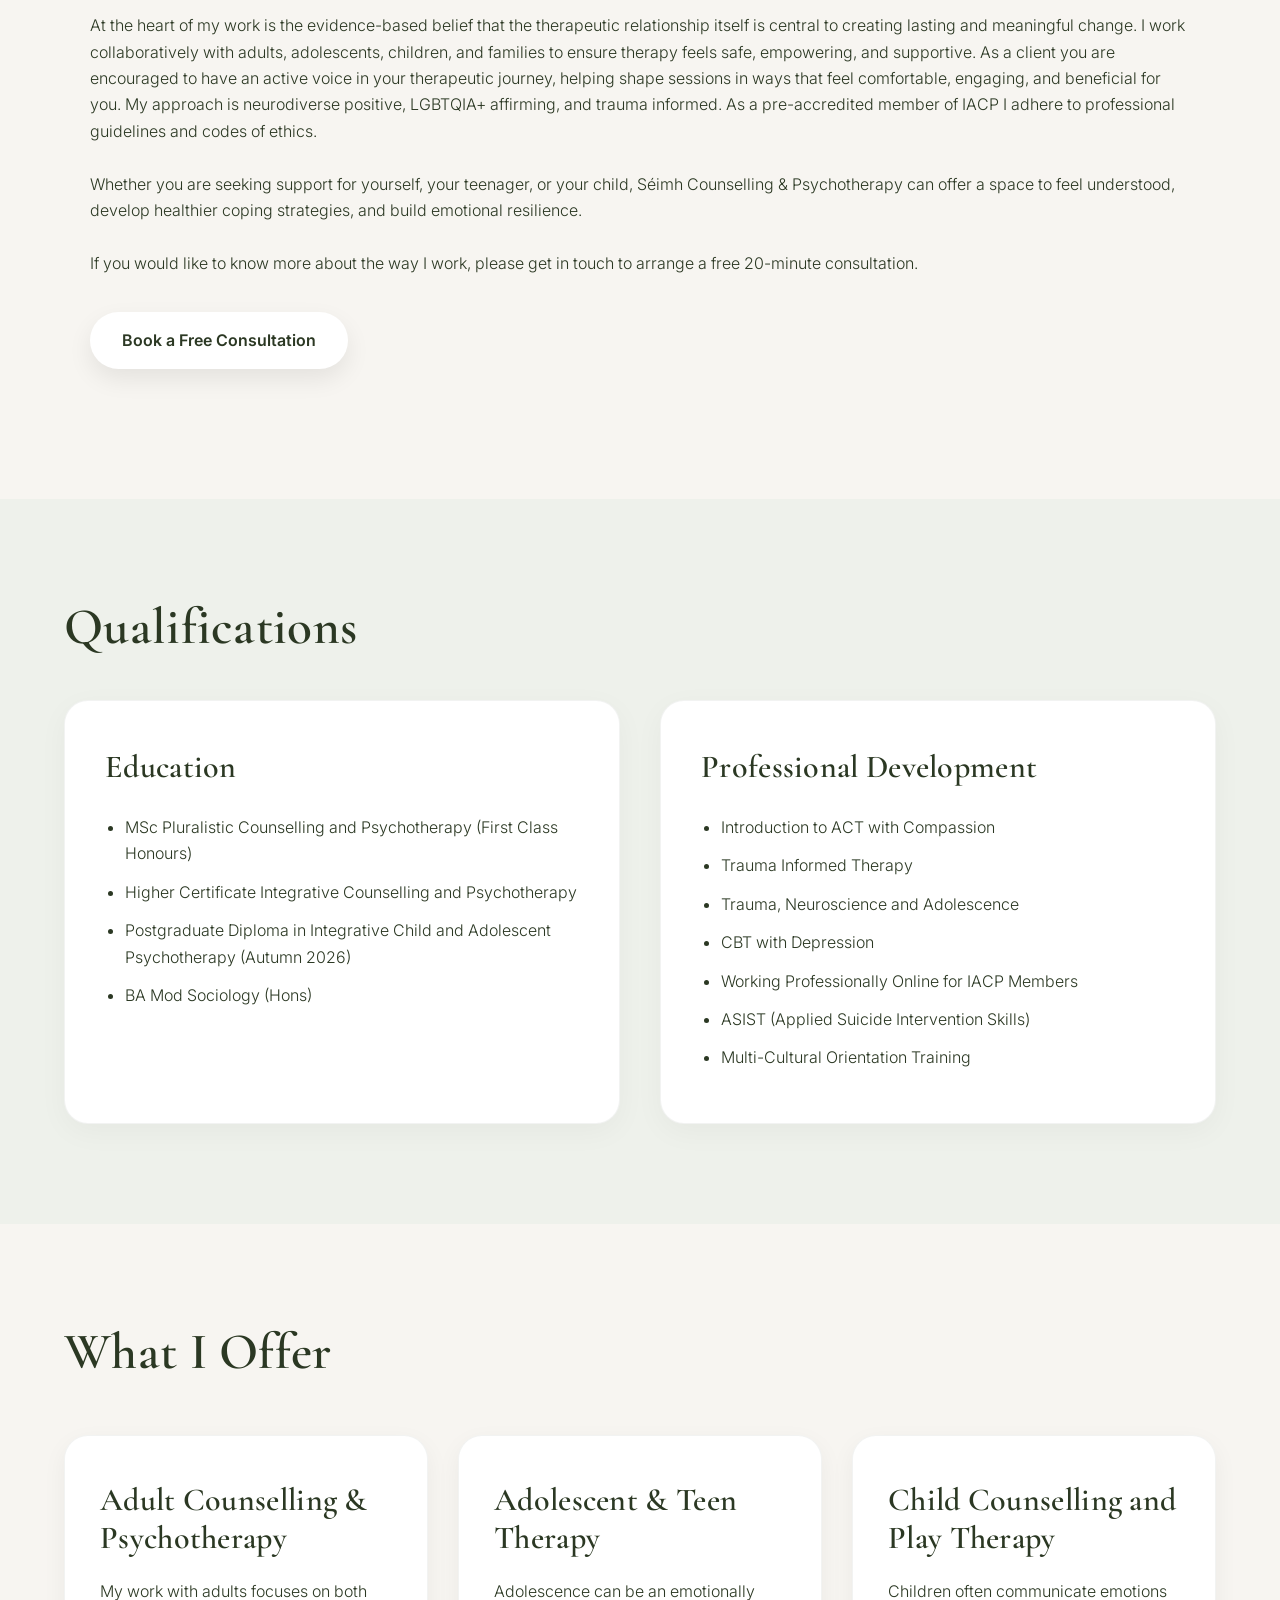
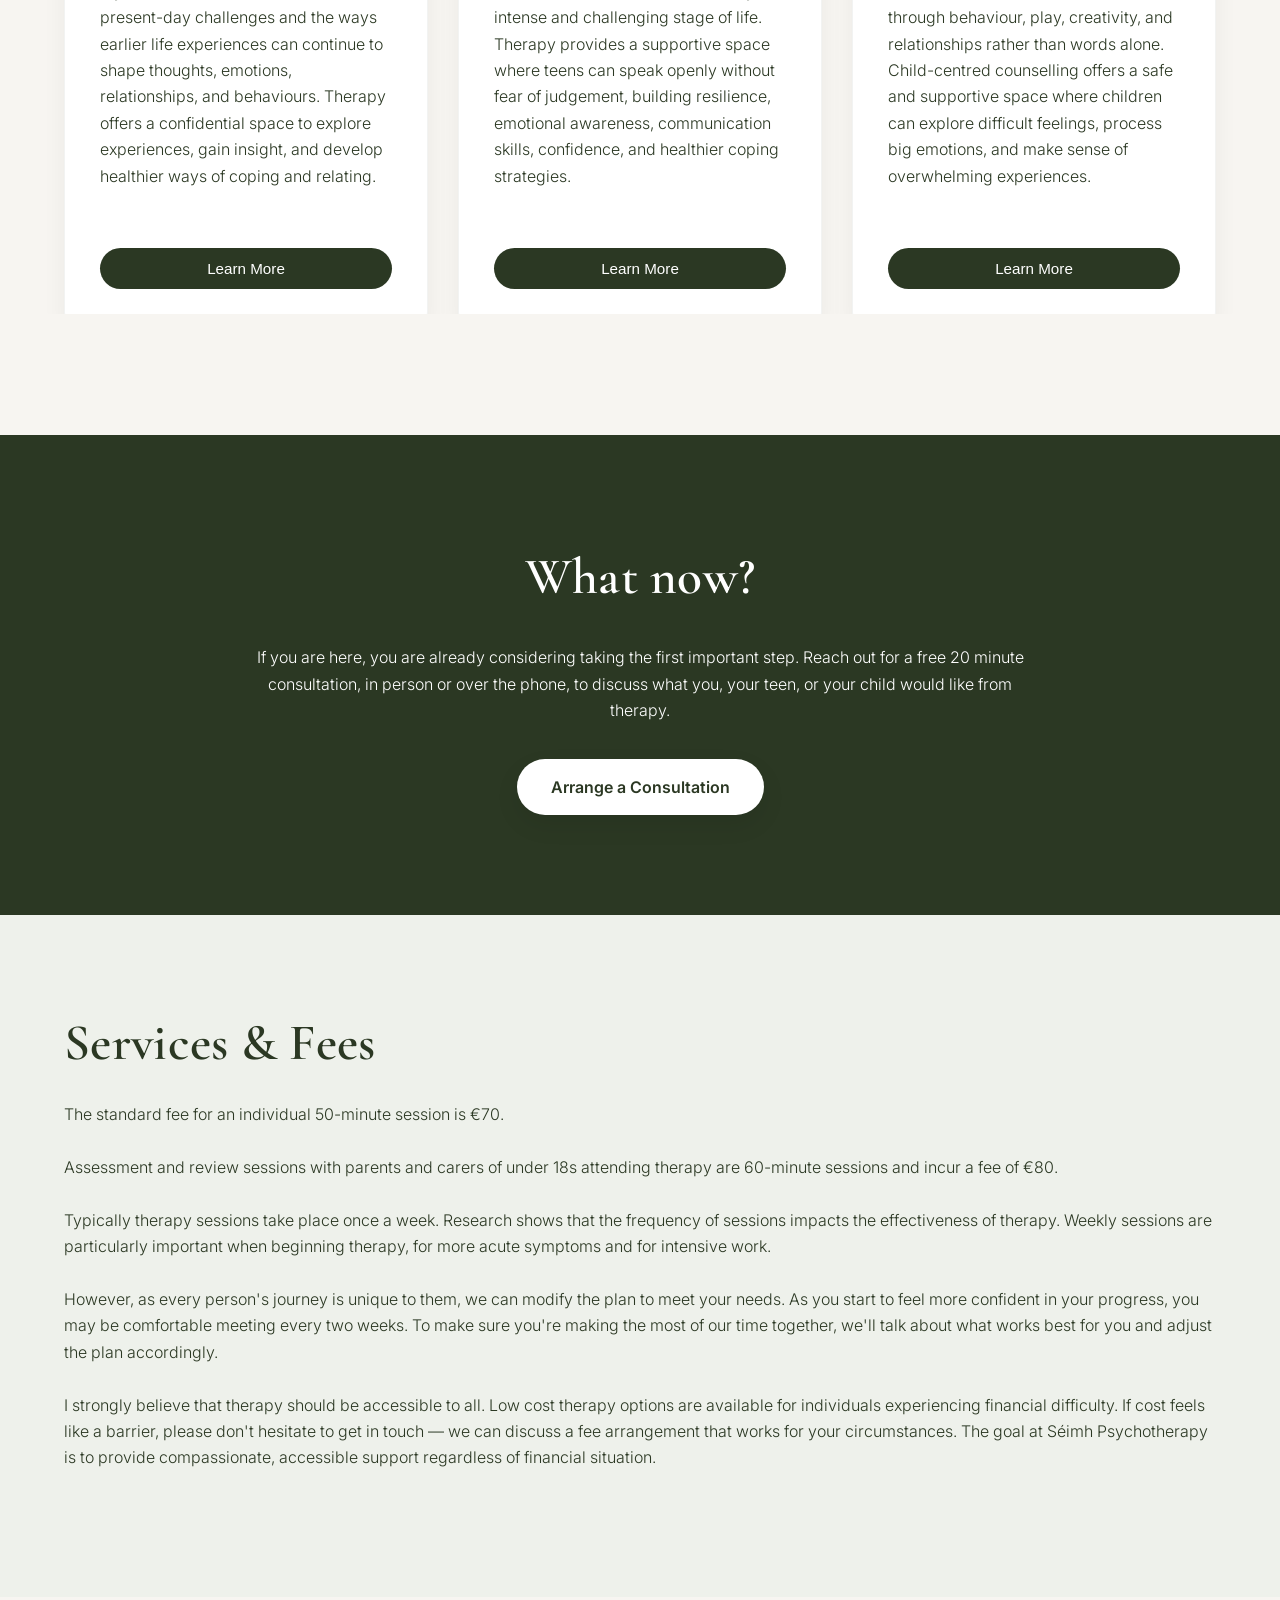
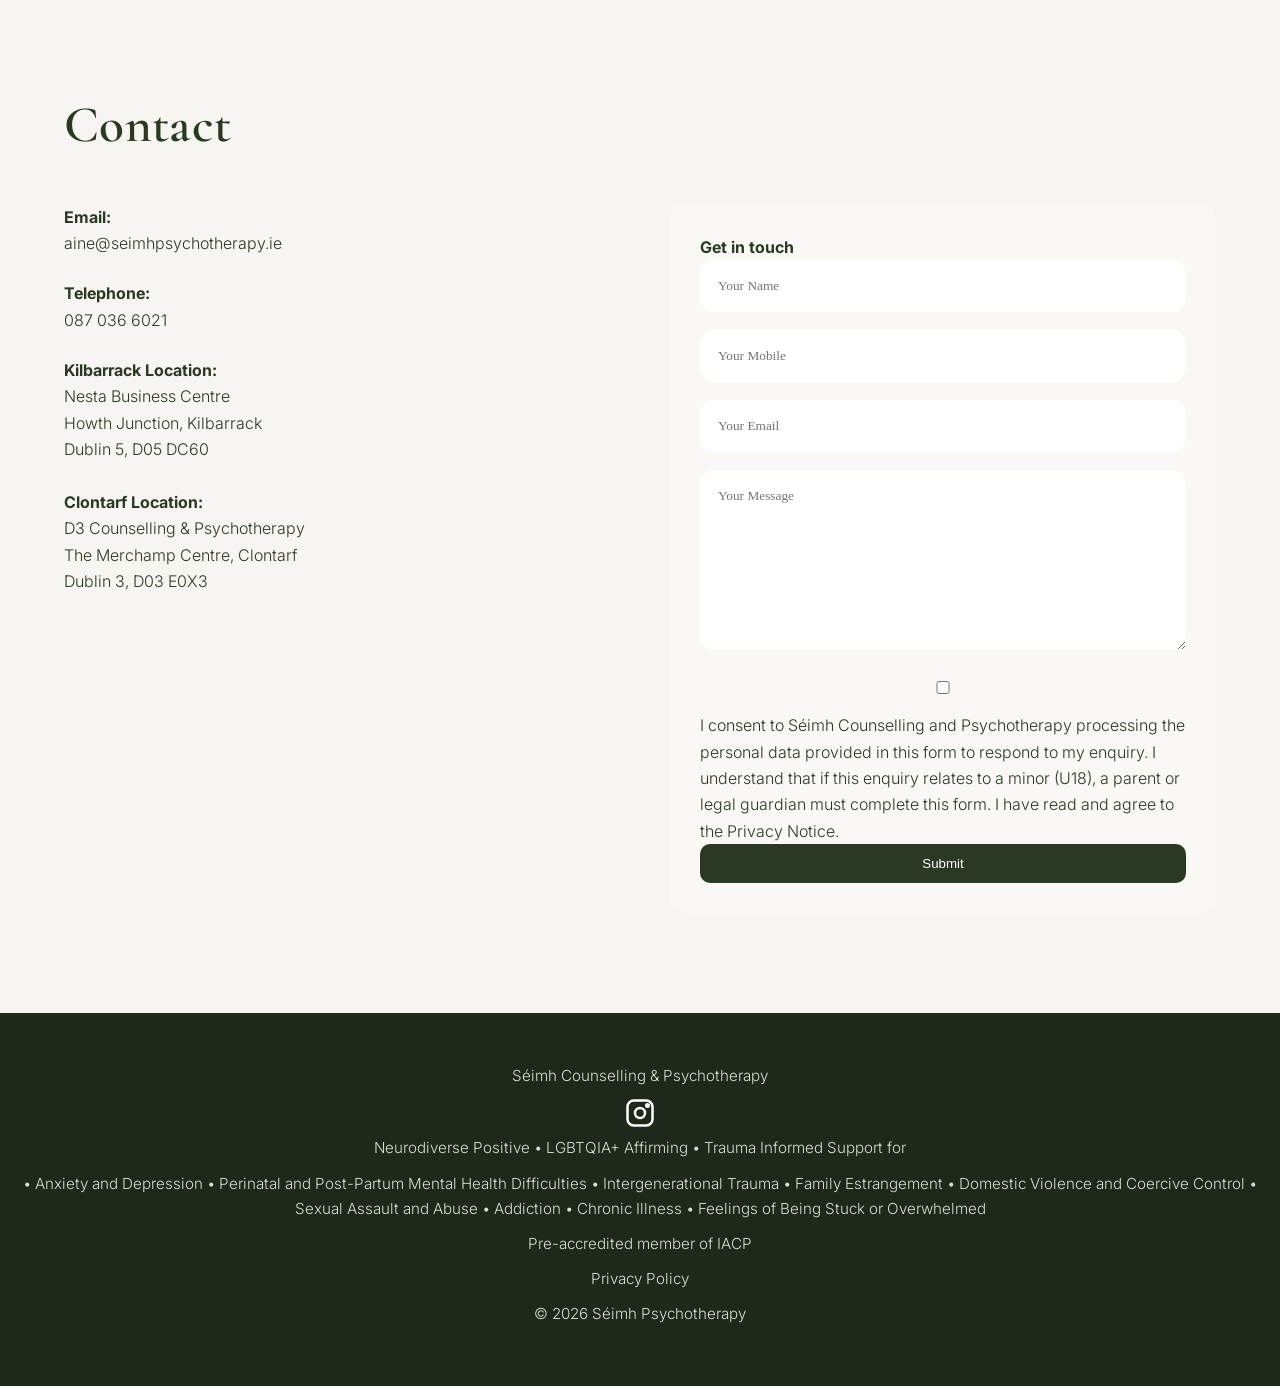
==== commit b63109a5: "adding privacy policy to footer & checkbox fix" ====
--- a/index.html
+++ b/index.html
@@ -504,9 +504,21 @@
           <input type="tel" name="telephone" placeholder="Your Mobile" required>
           <input type="email" name="email" placeholder="Your Email" required>
           <textarea name="message" placeholder="Your Message" required></textarea>
-          <p><input type="checkbox" id="consent" name="consent" required>I consent to Séimh Counselling and Psychotherapy processing the personal data provided in 
+          <!-- <p><input type="checkbox" id="consent" name="consent" required>I consent to Séimh Counselling and Psychotherapy processing the personal data provided in 
             this form to respond to my enquiry. I understand that if this enquiry relates to a minor (U18), a parent or legal guardian must complete this form. 
-            I have read and agree to the [Privacy Notice].</p>
+            I have read and agree to the <a href="privacypolicy.html">Privacy Notice</a></p> -->
+          <div class="consent-group">
+            <label class="consent-label" for="consent">
+              <input type="checkbox" id="consent" name="consent" required>
+              <span>
+                I consent to Séimh Counselling and Psychotherapy processing the personal
+                data provided in this form to respond to my enquiry. I understand that
+                if this enquiry relates to a minor (U18), a parent or legal guardian
+                must complete this form. I have read and agree to the
+                <a href="privacypolicy.html">Privacy Notice</a>.
+              </span>
+            </label>
+          </div>
           <button type="submit">Submit</button>
         </fieldset>
       <div class="h-captcha" data-captcha="true"></div>
@@ -550,6 +562,9 @@
     <p> Pre-accredited member of IACP 
     </p>
     <p>
+      <a href="privacypolicy.html" class="privacy-policy">Privacy Policy</a>
+    </p>
+    <p>
       © 2026 Séimh Psychotherapy
     </p>
   </footer>
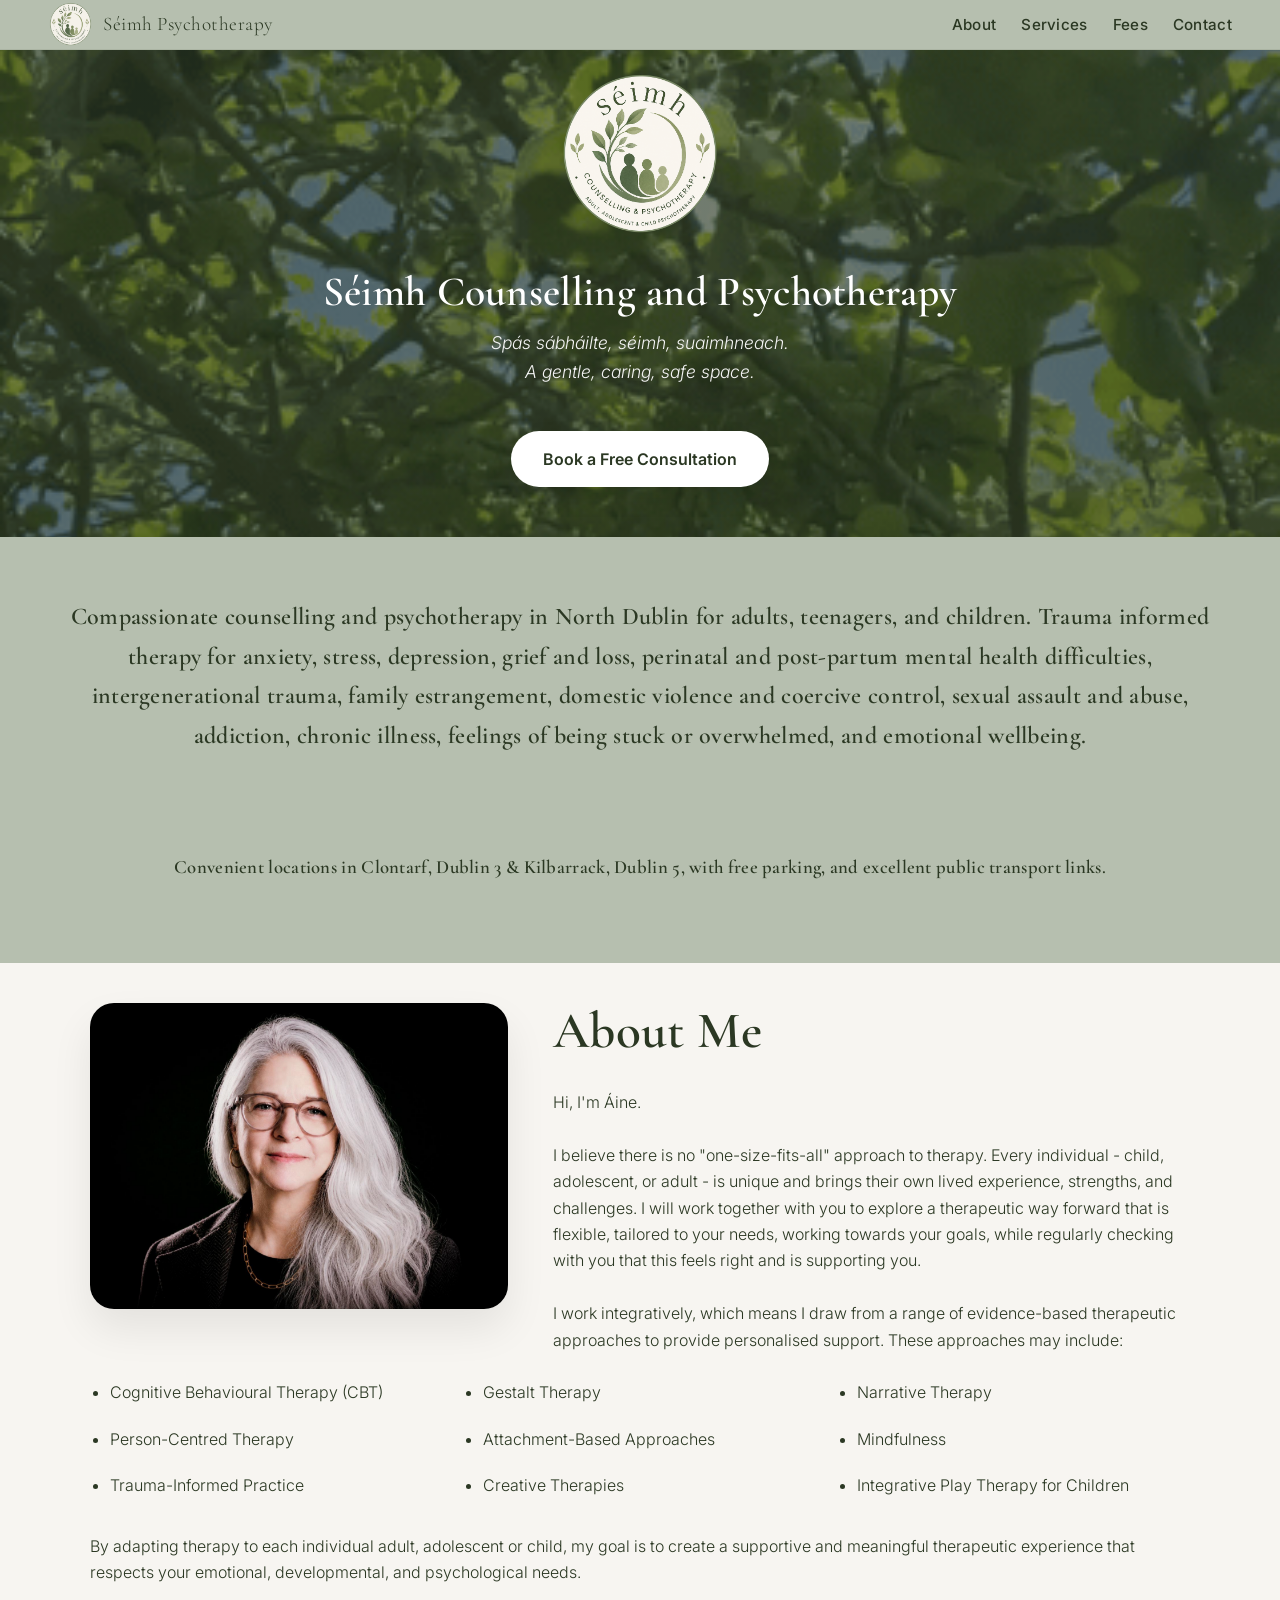
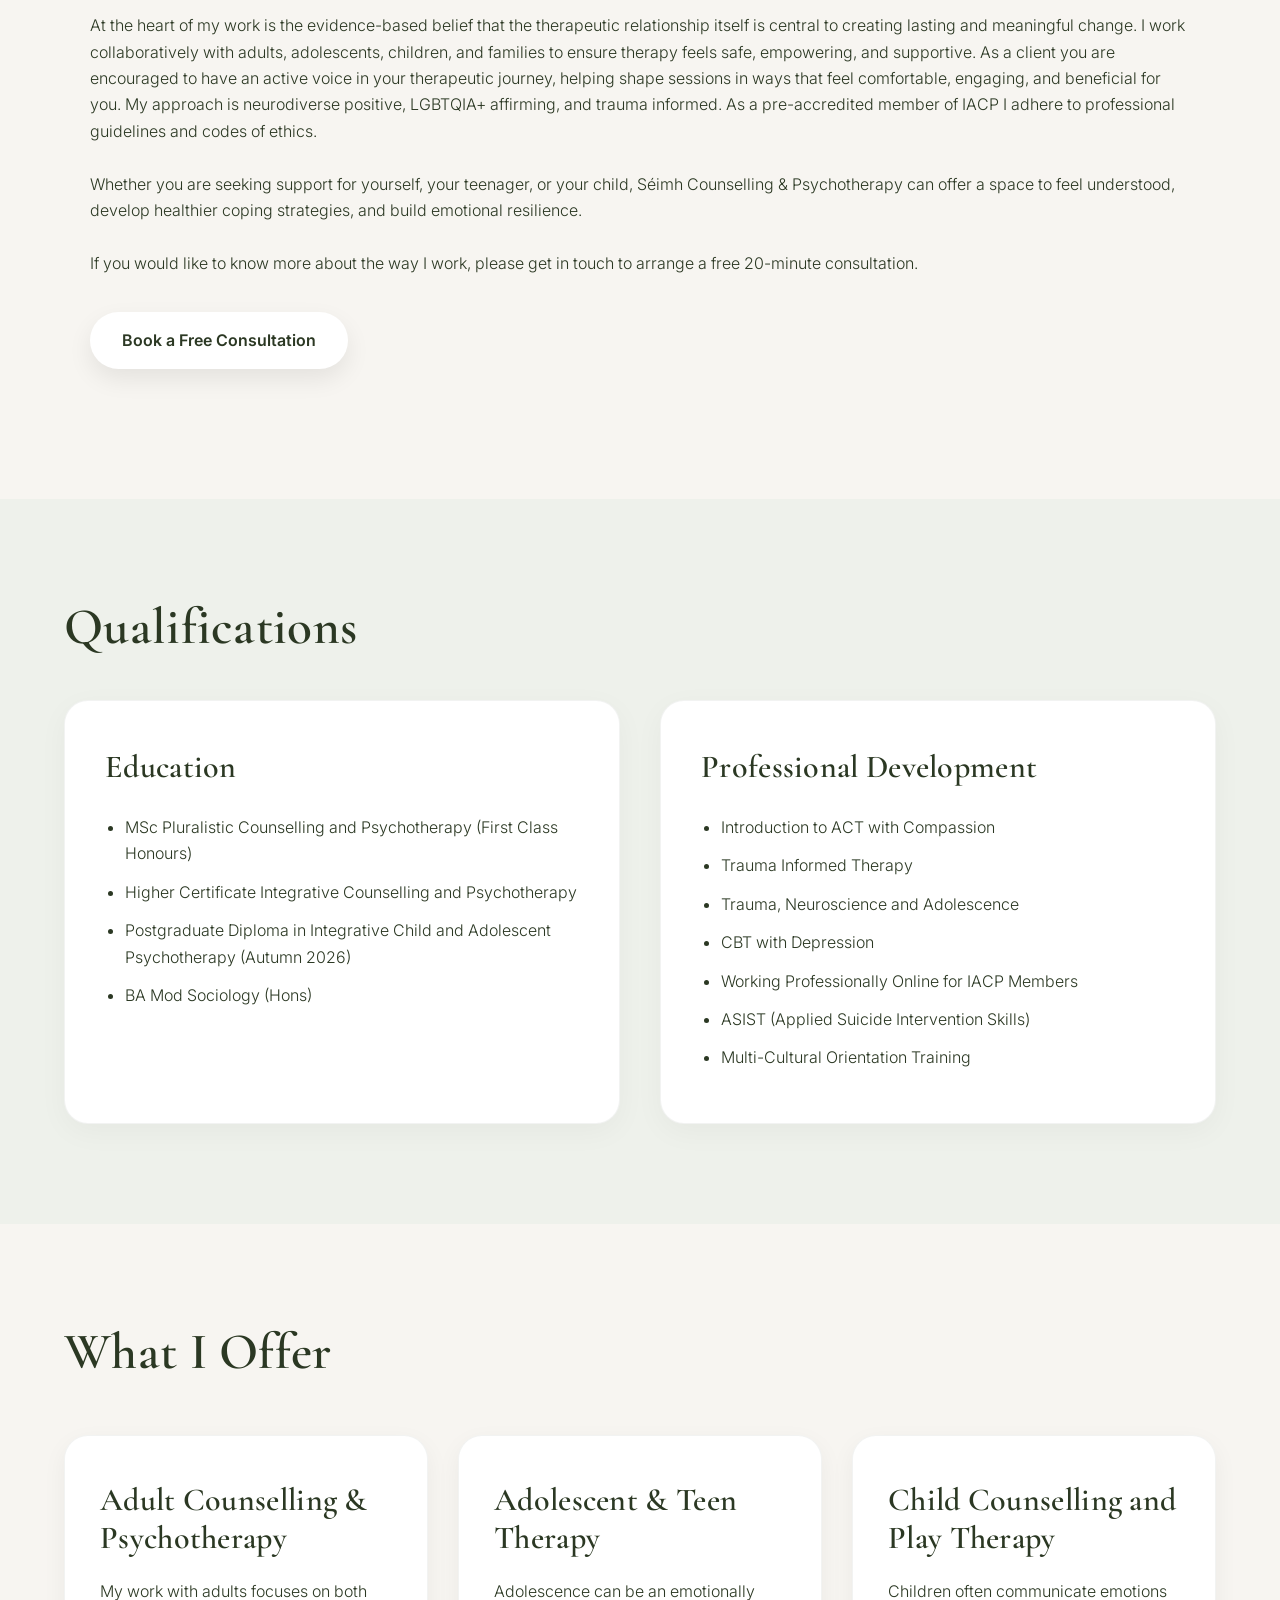
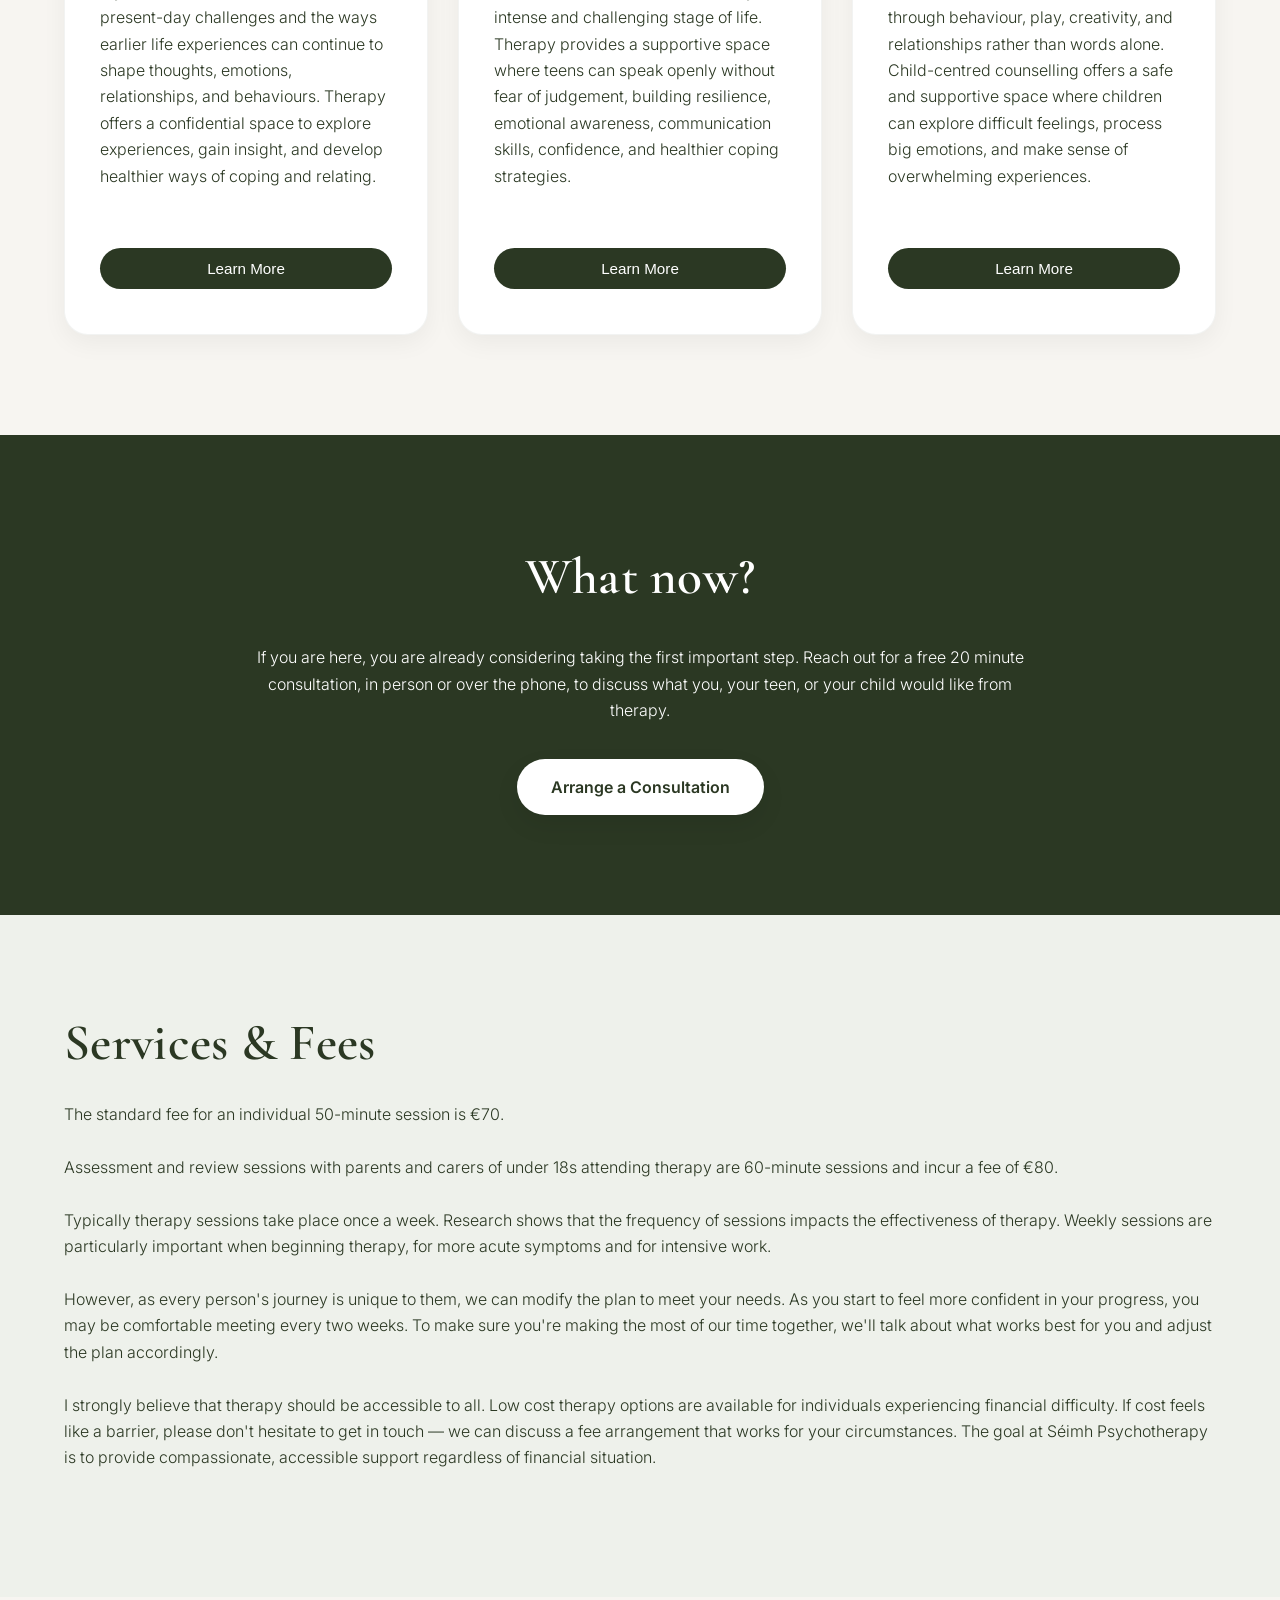
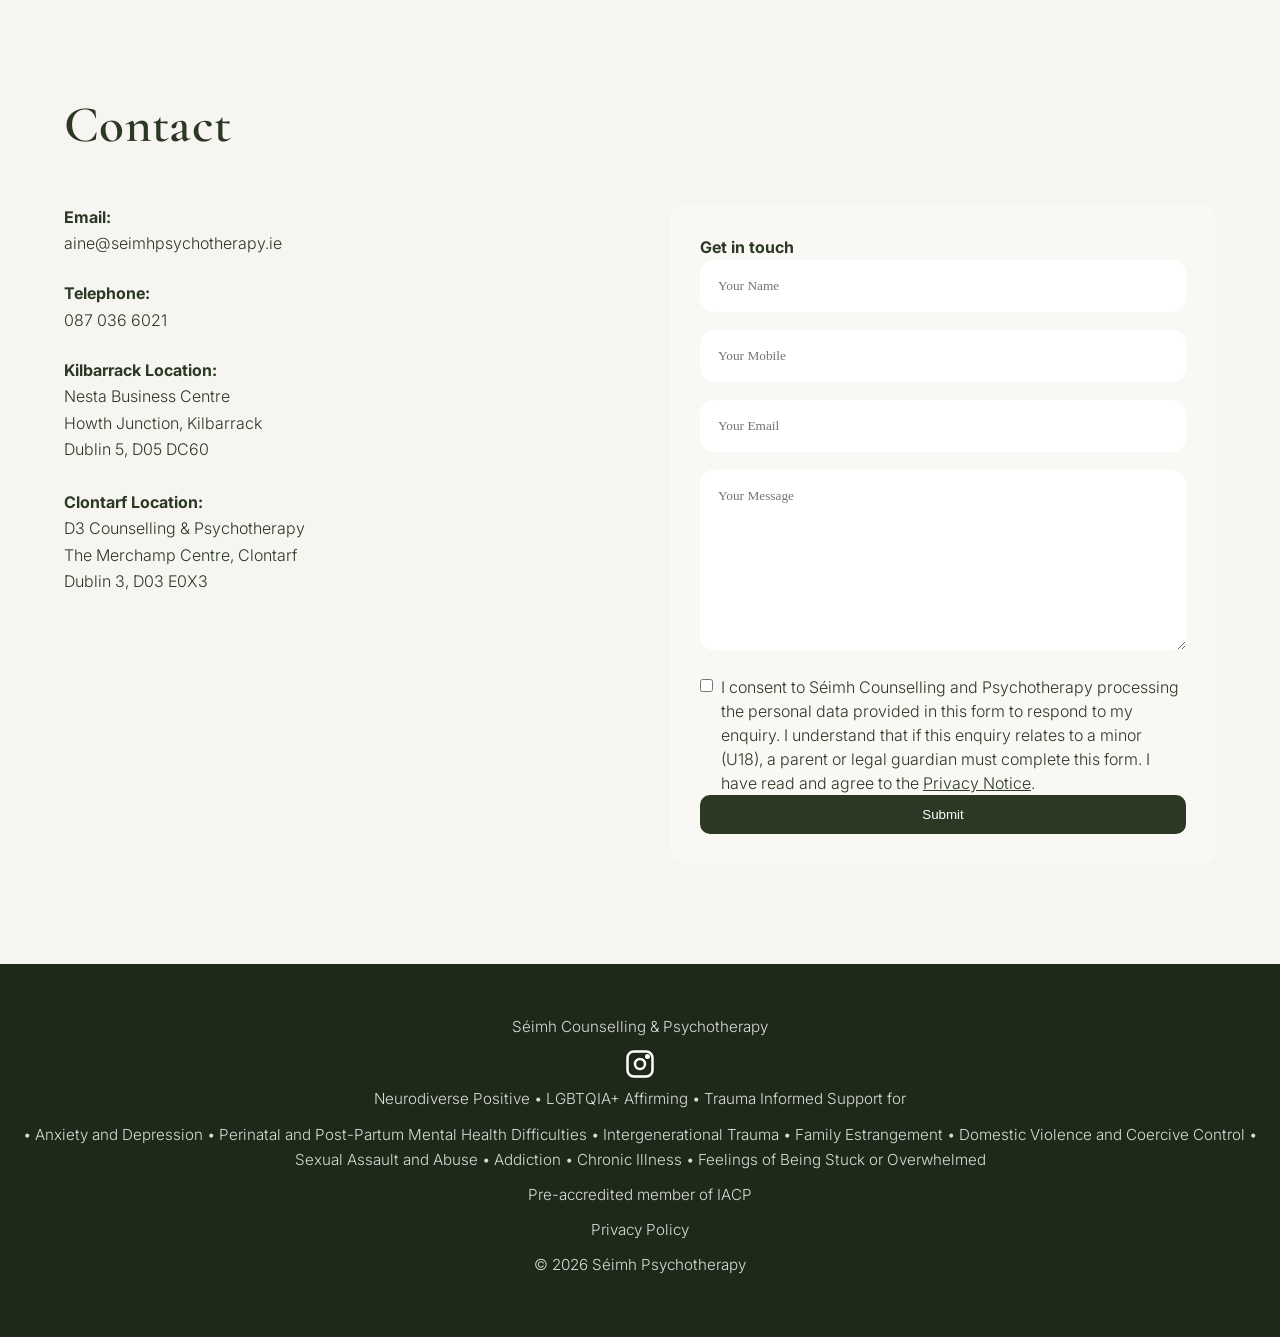
==== commit 48b066b0: "Update index.html" ====
--- a/index.html
+++ b/index.html
@@ -562,7 +562,7 @@
     <p> Pre-accredited member of IACP 
     </p>
     <p>
-      <a href="privacypolicy.html" class="privacy-policy">Privacy Policy</a>
+      <a href="privacypolicy.html" class="privacy-policy-link">Privacy Policy</a>
     </p>
     <p>
       © 2026 Séimh Psychotherapy
--- a/styles.css
+++ b/styles.css
@@ -555,6 +555,25 @@
     padding:0;
   }
 
+.consent-label {
+  display: flex;
+  align-items: flex-start;
+  gap: 8px;
+  line-height: 1.5;
+  cursor: pointer;
+}
+
+.consent-label input {
+  width: auto;
+  margin-top: 4px;
+  accent-color: #6f7d72;
+  flex-shrink: 0;
+}
+
+.consent-label a {
+  text-decoration: underline;
+}
+
       footer{
     background:#1f291a;
     color:#d9ddd6;
@@ -583,6 +602,19 @@
   stroke: #3cb371;
   transform: scale(1.1);
 }
+
+.privacy-policy {
+      display: inline-flex;
+      align-items: center;
+      justify-content: center;
+      text-decoration: none;
+}
+
+.privacy-policy:hover {
+  color: #3cb371;
+  transform: scale(1.1);
+}
+      
     
   /* ANIMATION */
   @keyframes fadeInUp {
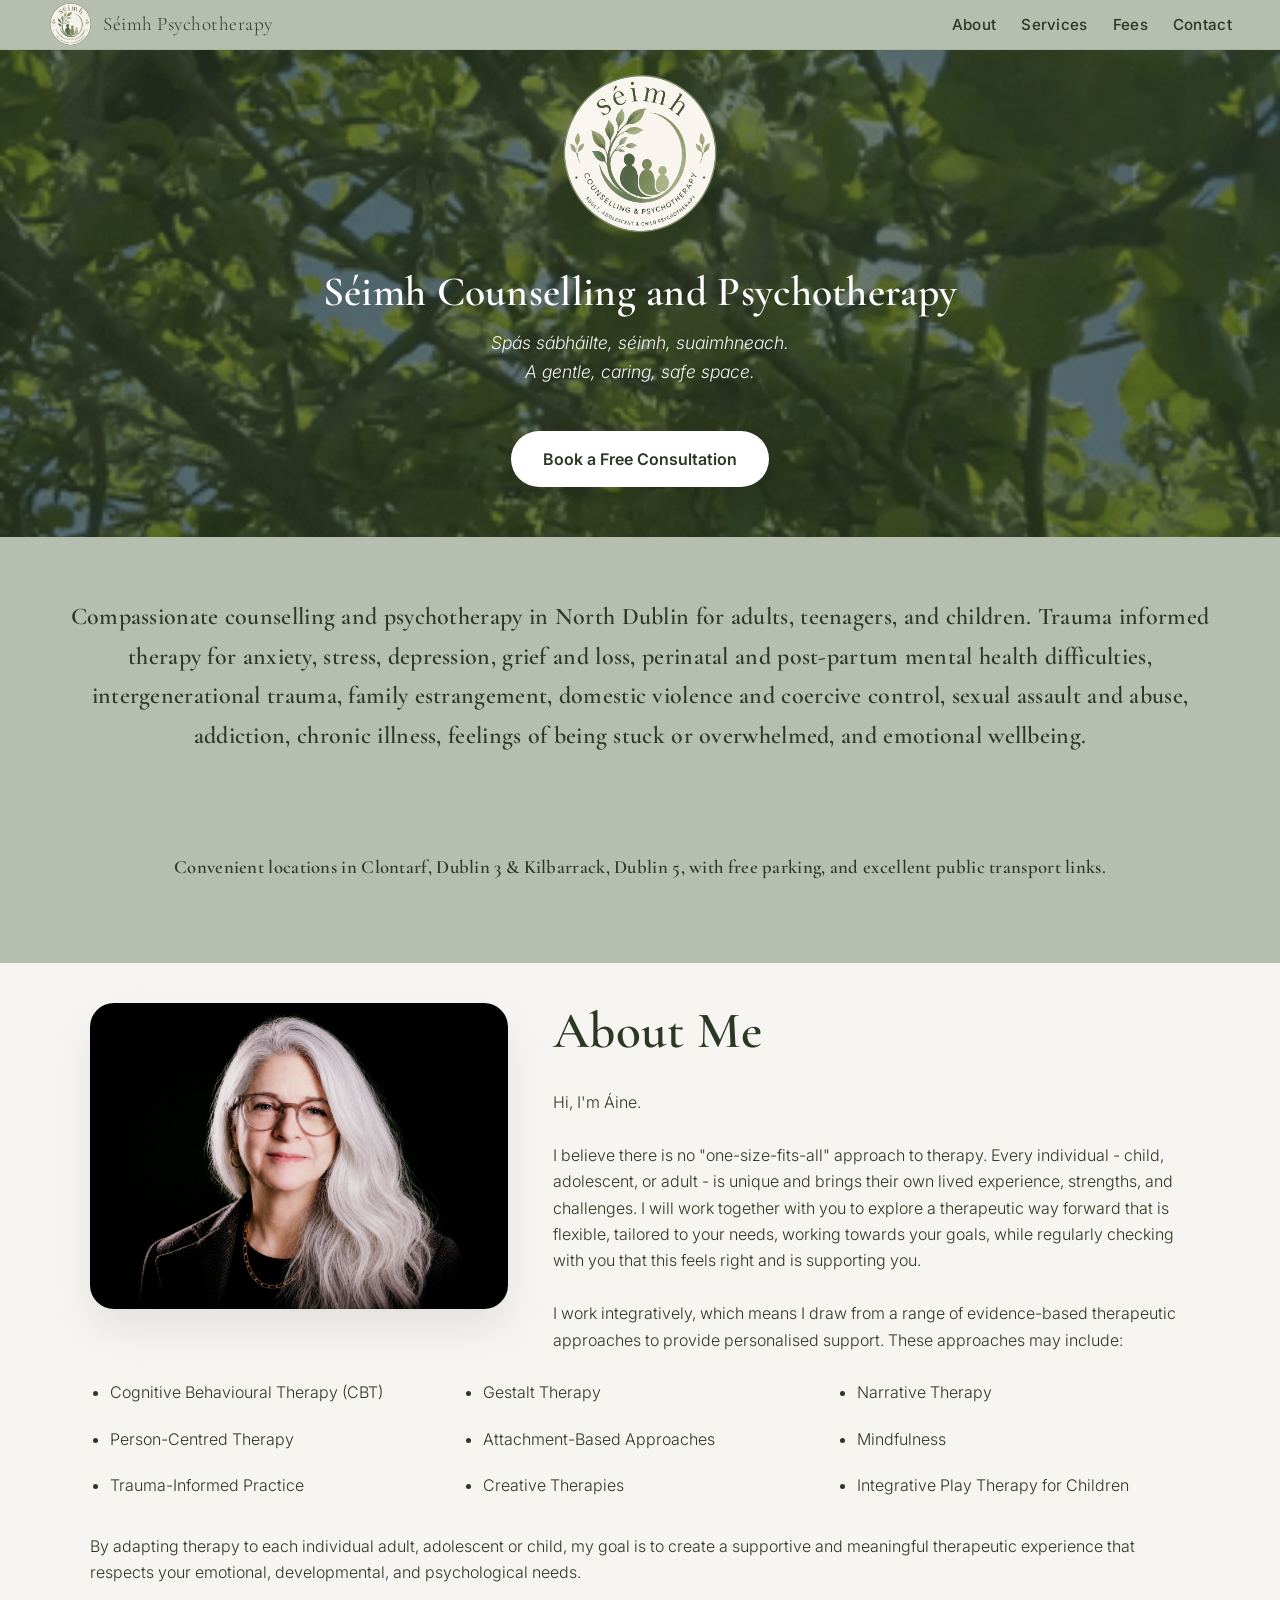
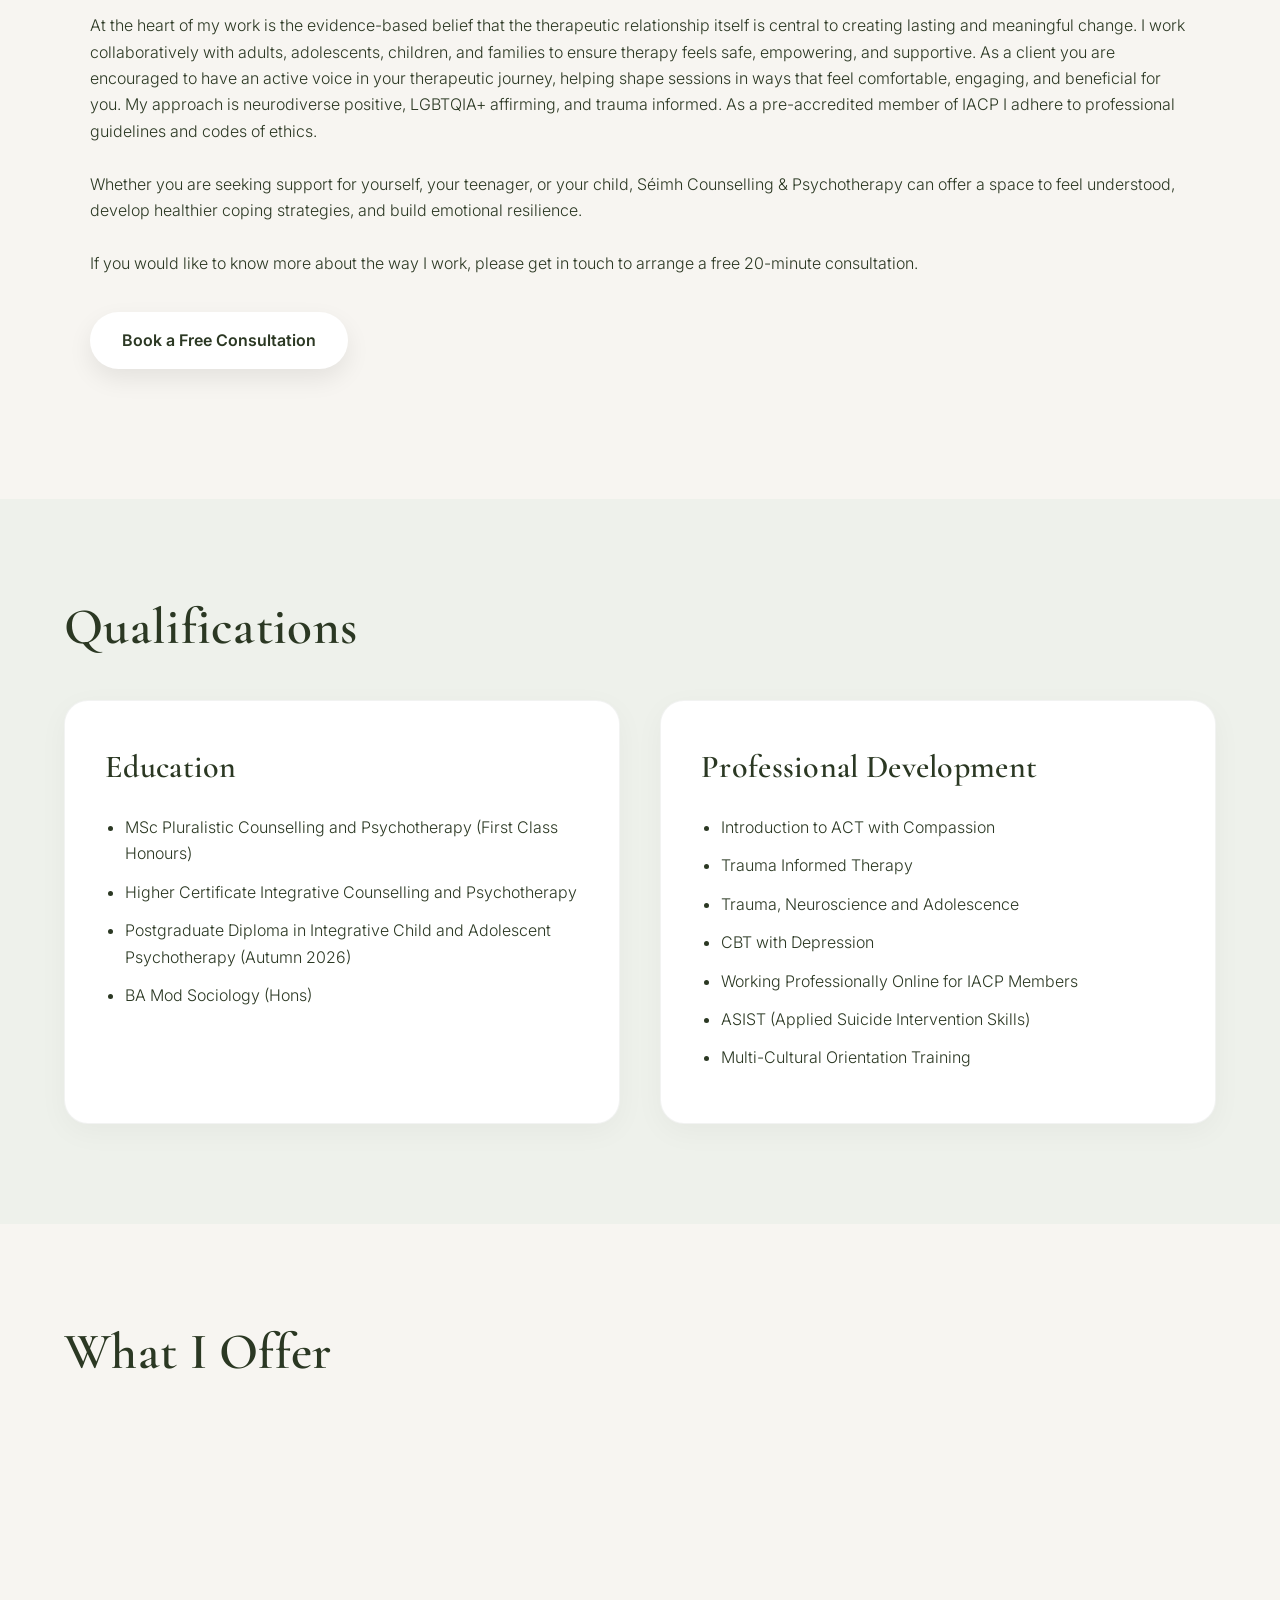
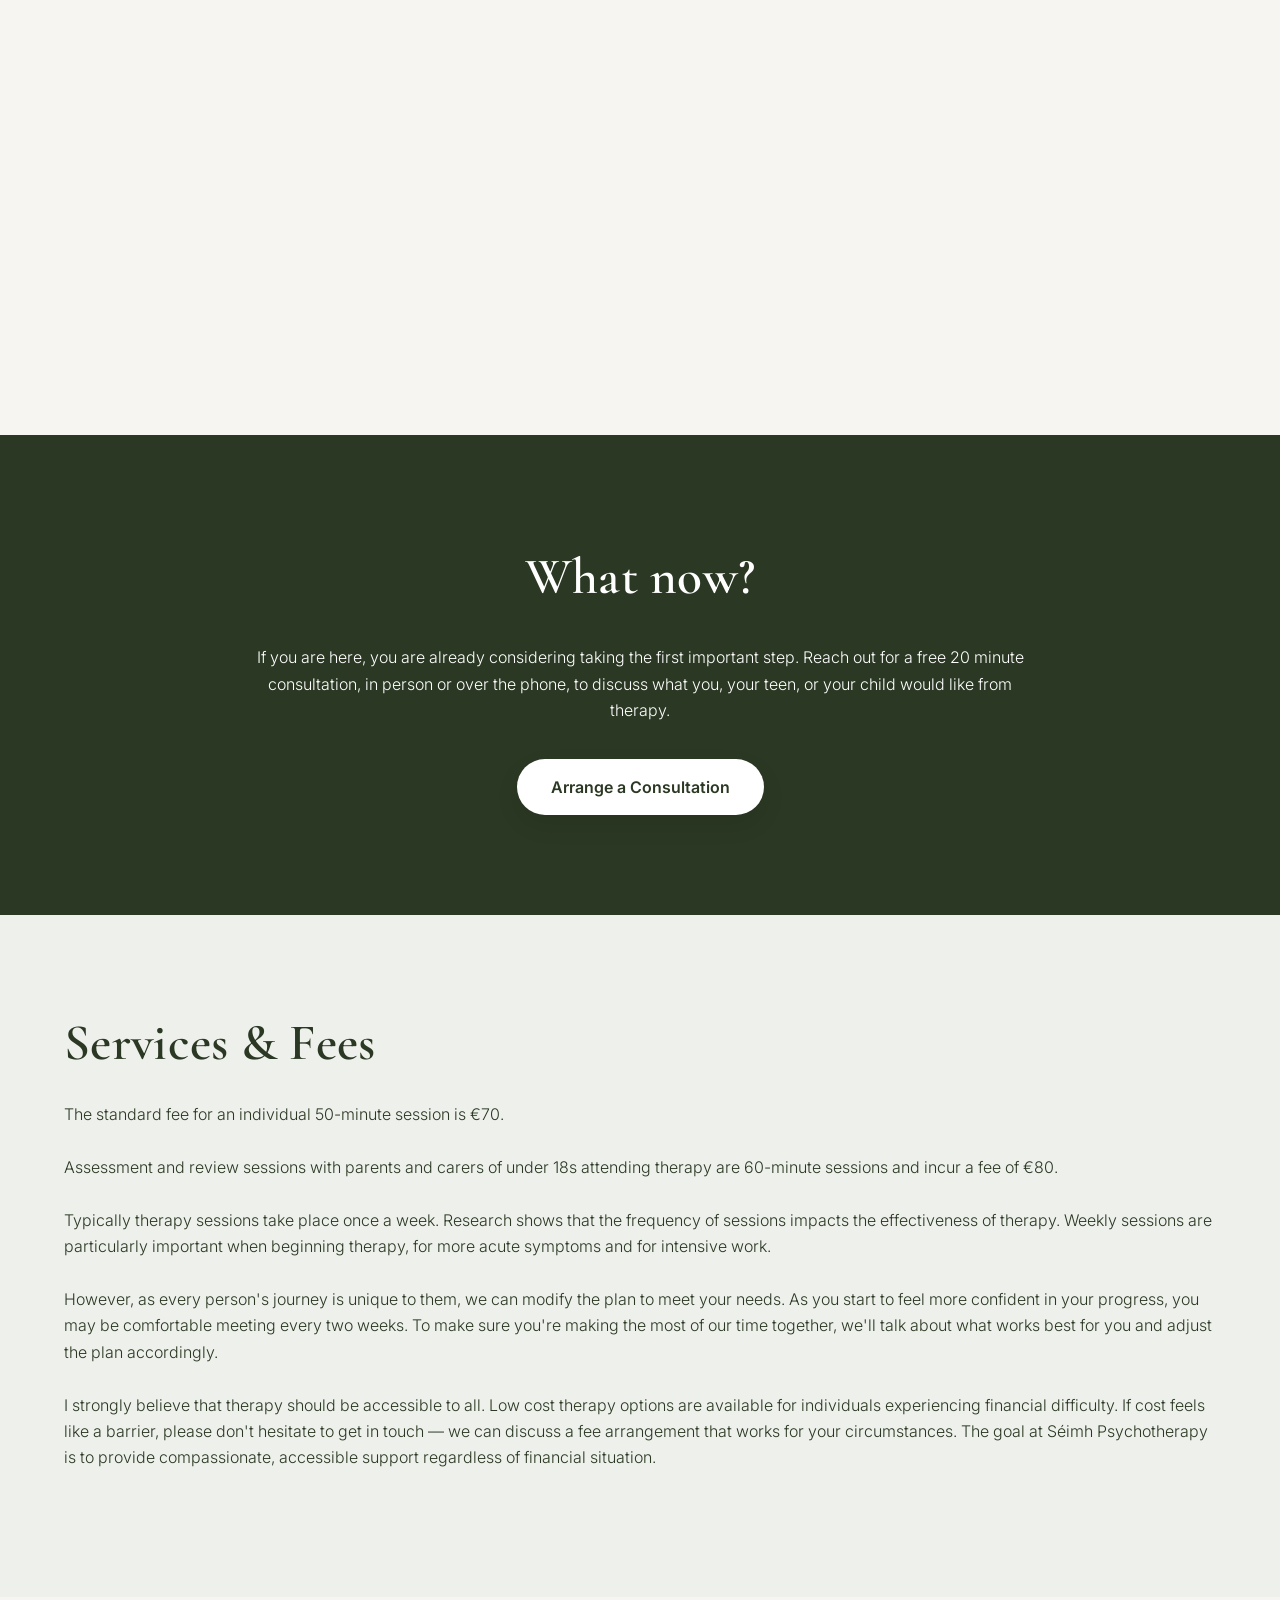
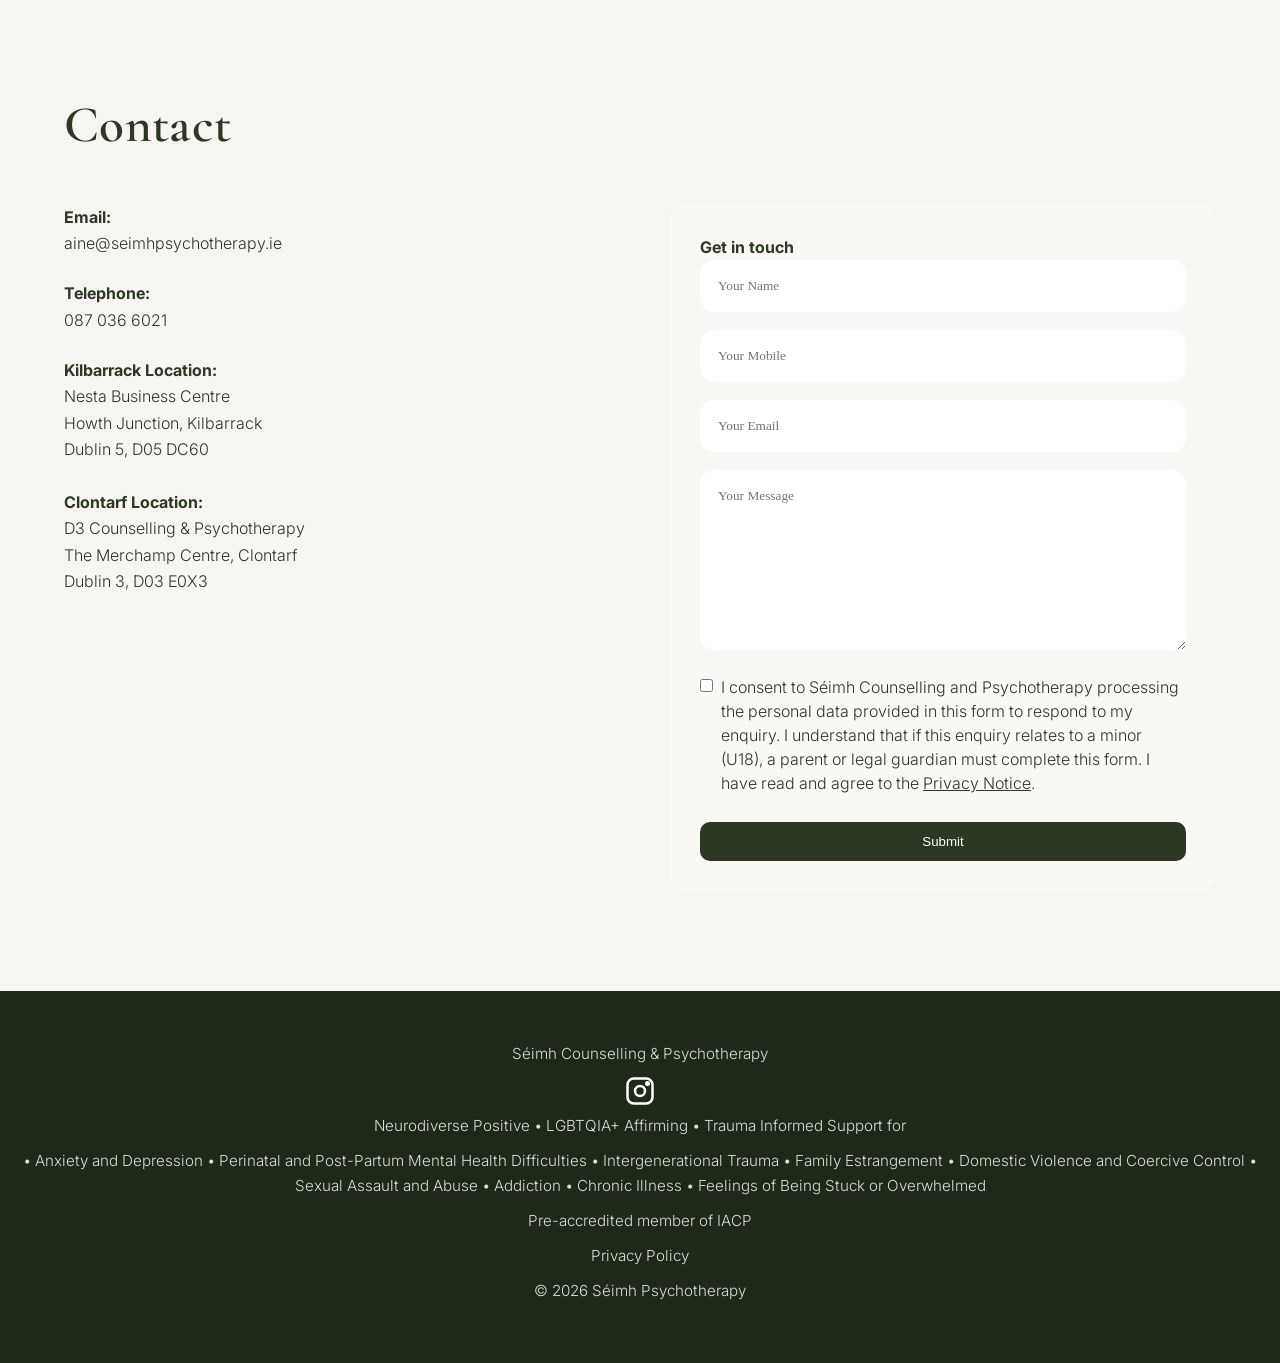
==== commit 465dc233: "adding break" ====
--- a/index.html
+++ b/index.html
@@ -504,9 +504,6 @@
           <input type="tel" name="telephone" placeholder="Your Mobile" required>
           <input type="email" name="email" placeholder="Your Email" required>
           <textarea name="message" placeholder="Your Message" required></textarea>
-          <!-- <p><input type="checkbox" id="consent" name="consent" required>I consent to Séimh Counselling and Psychotherapy processing the personal data provided in 
-            this form to respond to my enquiry. I understand that if this enquiry relates to a minor (U18), a parent or legal guardian must complete this form. 
-            I have read and agree to the <a href="privacypolicy.html">Privacy Notice</a></p> -->
           <div class="consent-group">
             <label class="consent-label" for="consent">
               <input type="checkbox" id="consent" name="consent" required>
@@ -519,6 +516,7 @@
               </span>
             </label>
           </div>
+          <br>
           <button type="submit">Submit</button>
         </fieldset>
       <div class="h-captcha" data-captcha="true"></div>
--- a/styles.css
+++ b/styles.css
@@ -603,7 +603,7 @@
   transform: scale(1.1);
 }
 
-.privacy-policy {
+.privacy-policy-link {
       display: inline-flex;
       align-items: center;
       justify-content: center;
@@ -613,6 +613,52 @@
 .privacy-policy:hover {
   color: #3cb371;
   transform: scale(1.1);
+}
+
+/* PRIVACY POLICY */
+
+.privacypolicy {
+  padding: 70px 20px;
+}
+
+.privacypolicy h1 {
+  font-size: 3.5rem;
+  text-align: center;
+  margin-bottom: 10px;
+}
+
+.privacypolicy > p:first-of-type {
+  text-align: center;
+  font-size: 0.9rem;
+  margin-bottom: 50px;
+}
+
+.privacypolicy h2 {
+  max-width: 800px;
+  margin: 40px auto 15px;
+  font-size: 1.8rem;
+}
+
+.privacypolicy p,
+.privacypolicy ul {
+  max-width: 800px;
+  margin-left: auto;
+  margin-right: auto;
+}
+
+.privacypolicy p {
+  margin-bottom: 18px;
+}
+
+.privacypolicy ul {
+  list-style: none;
+  padding-left: 25px;
+  margin-bottom: 25px;
+}
+
+.privacypolicy li::before {
+    content: circle;
+    margin-right: 10px;
 }
       
     
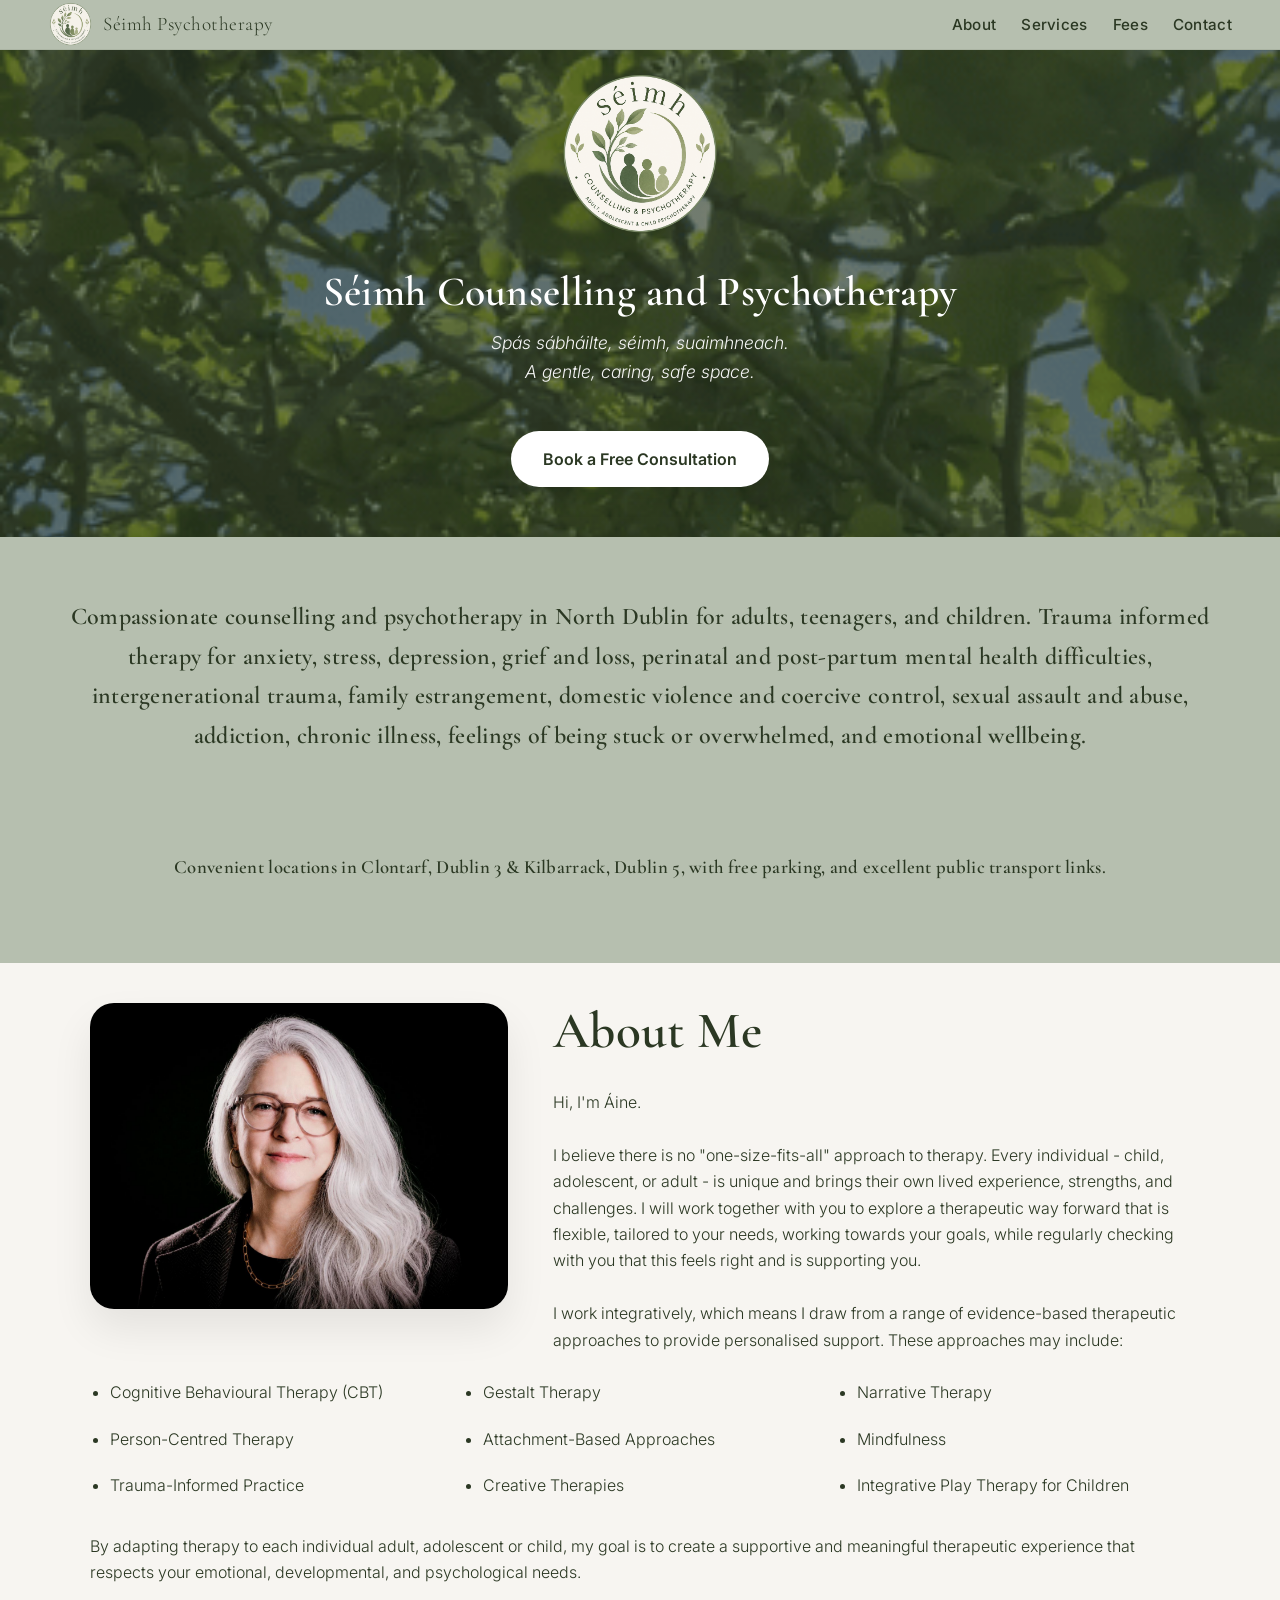
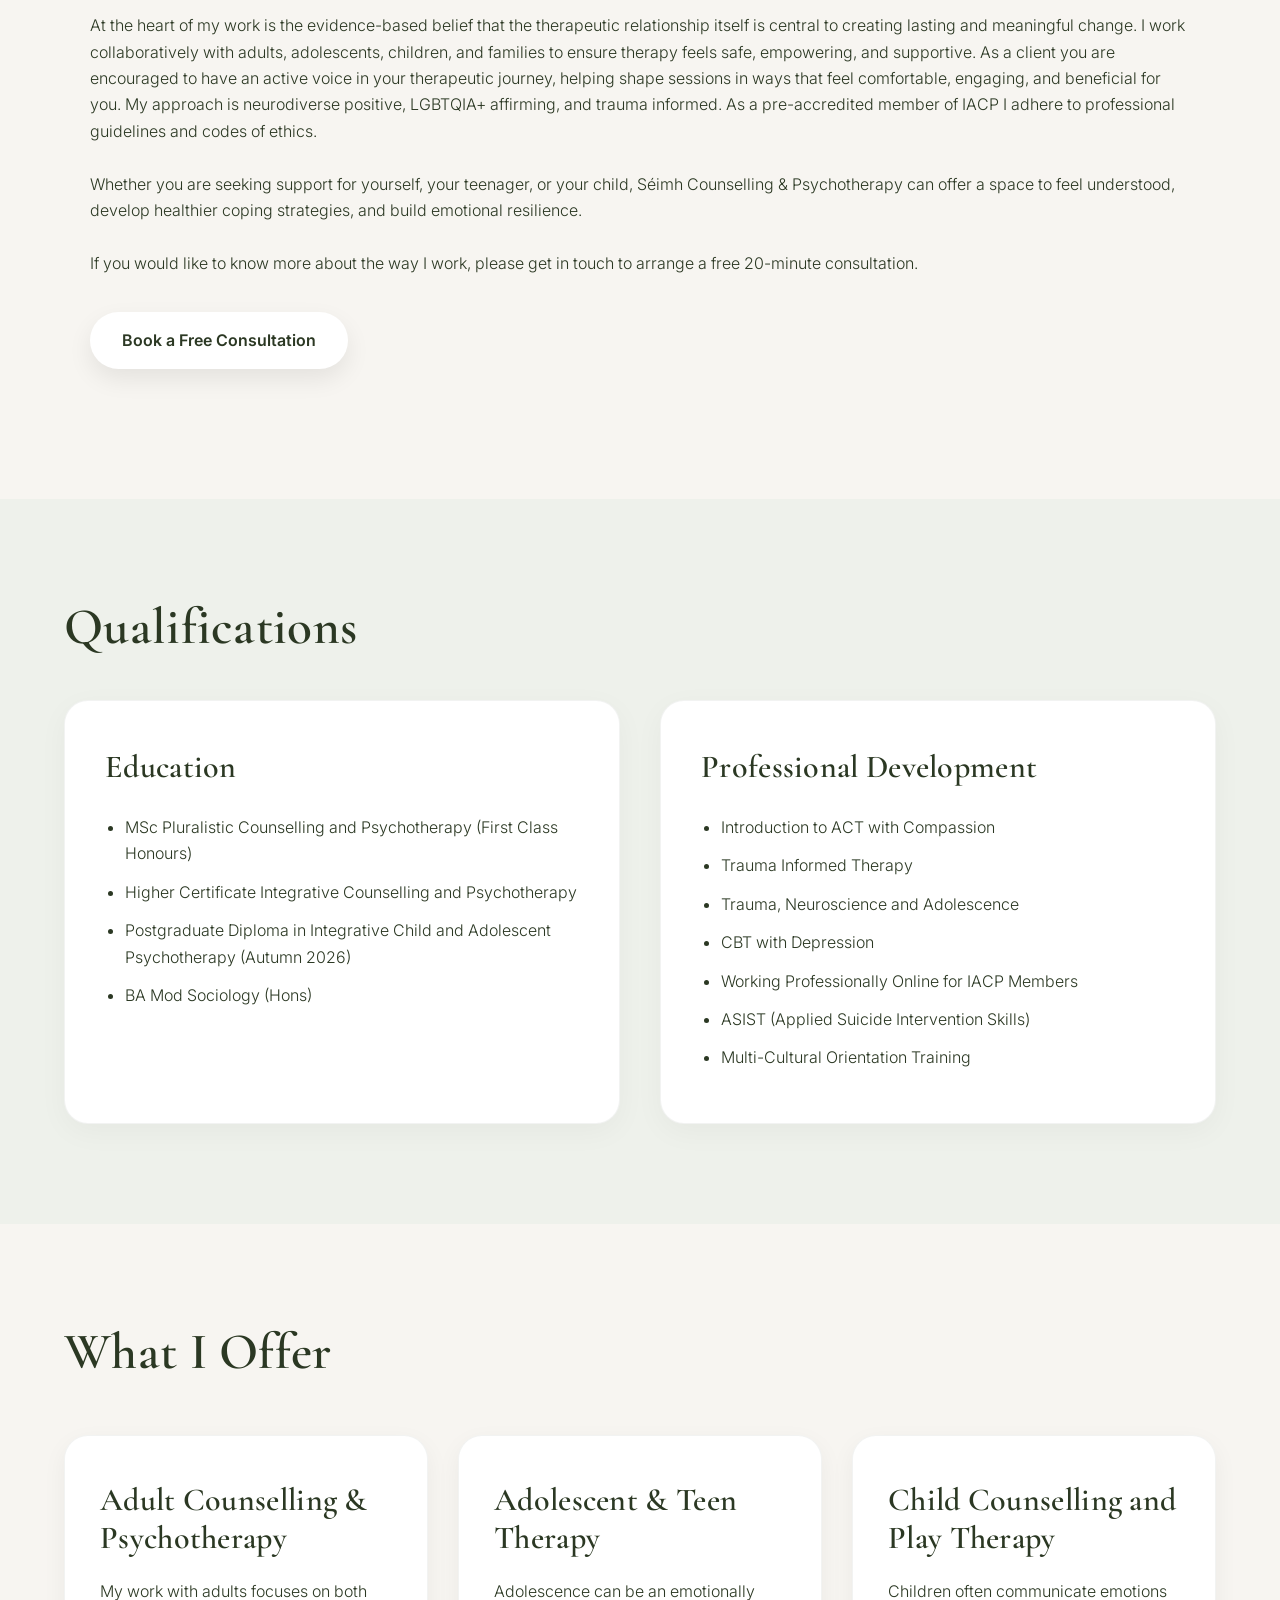
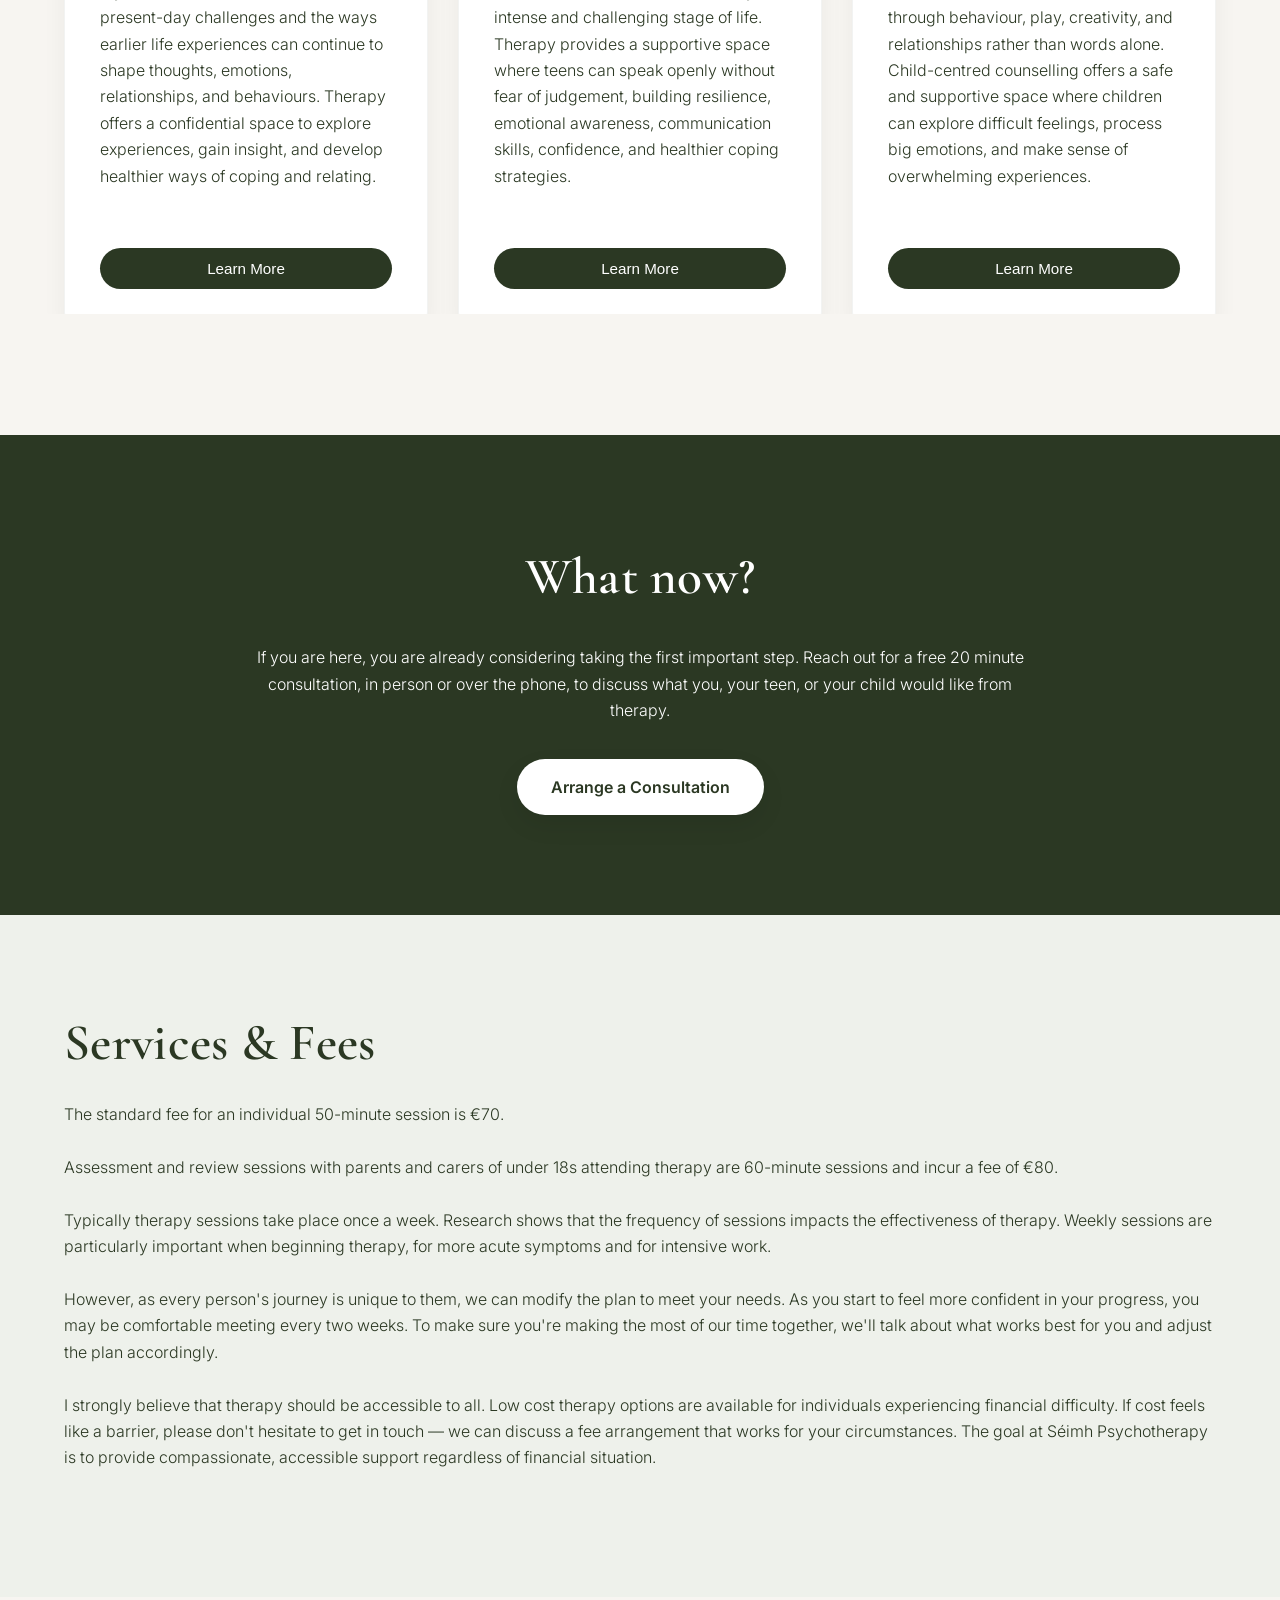
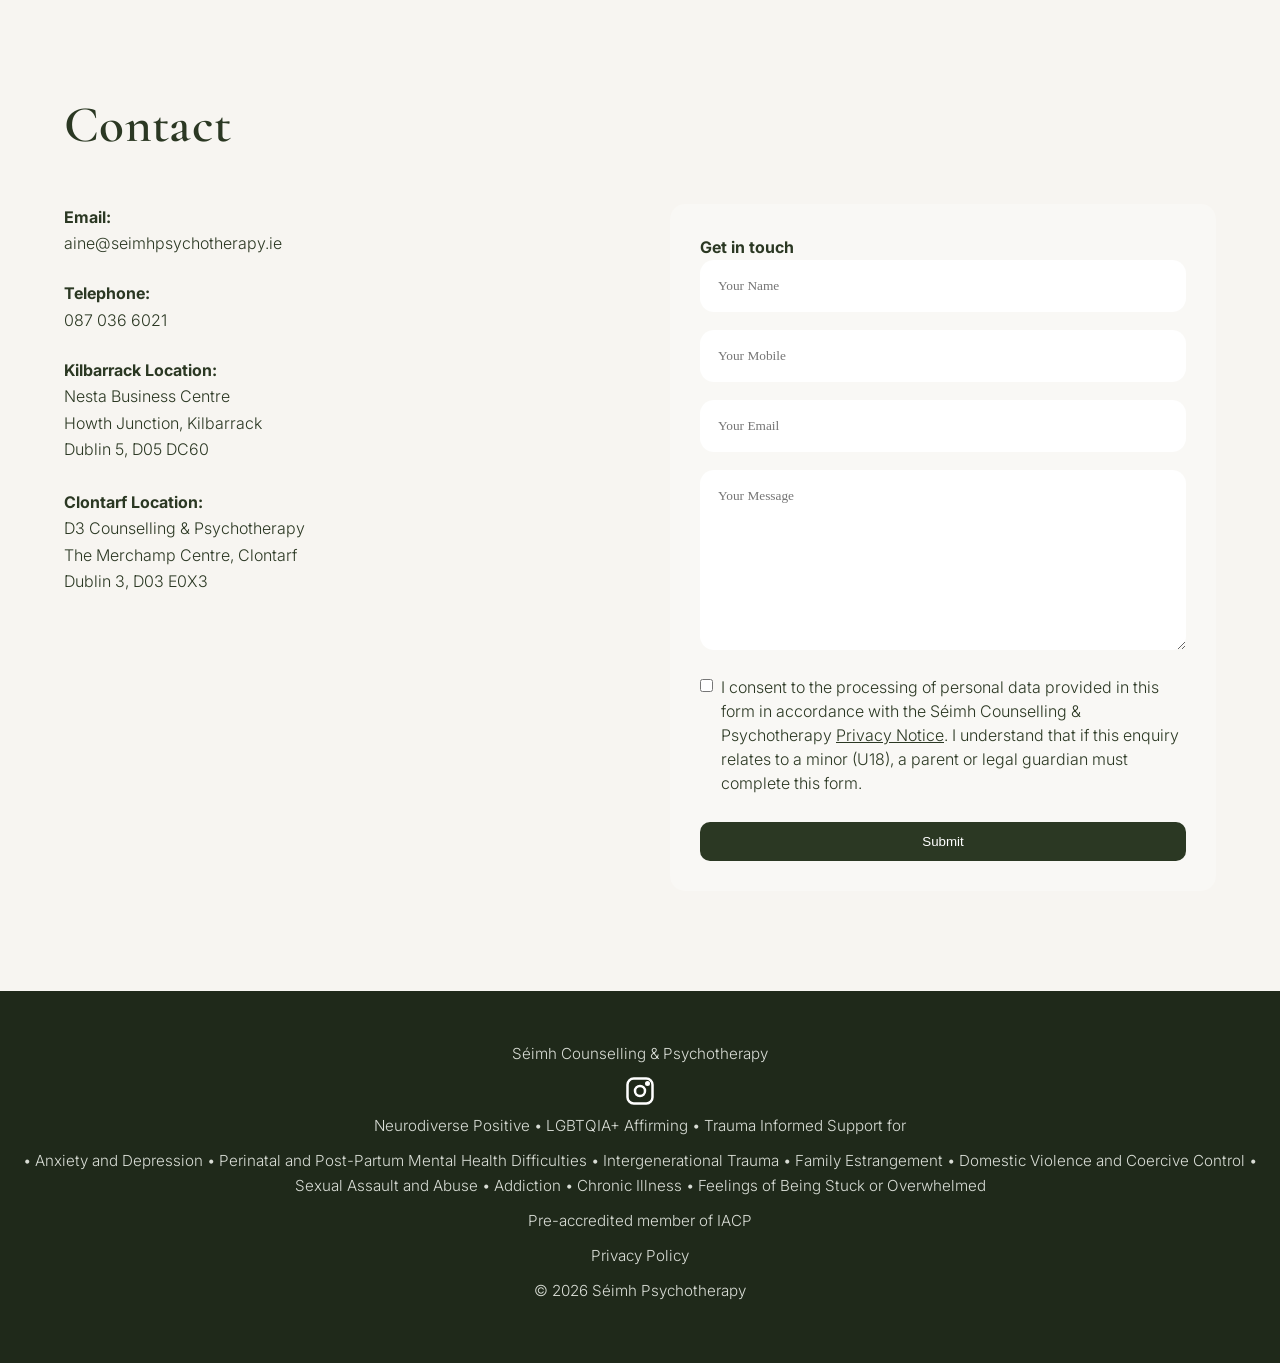
==== commit 273f6ffe: "Revise consent message for clarity and brevity" ====
--- a/index.html
+++ b/index.html
@@ -508,12 +508,8 @@
             <label class="consent-label" for="consent">
               <input type="checkbox" id="consent" name="consent" required>
               <span>
-                I consent to Séimh Counselling and Psychotherapy processing the personal
-                data provided in this form to respond to my enquiry. I understand that
-                if this enquiry relates to a minor (U18), a parent or legal guardian
-                must complete this form. I have read and agree to the
-                <a href="privacypolicy.html">Privacy Notice</a>.
-              </span>
+                I consent to the processing of personal data provided in this form in accordance with the Séimh Counselling & Psychotherapy <a href="privacypolicy.html">Privacy Notice</a>.
+             I understand that if this enquiry relates to a minor (U18), a parent or legal guardian must complete this form. </span>
             </label>
           </div>
           <br>
--- a/styles.css
+++ b/styles.css
@@ -610,7 +610,7 @@
       text-decoration: none;
 }
 
-.privacy-policy:hover {
+.privacy-policy-link:hover {
   color: #3cb371;
   transform: scale(1.1);
 }
@@ -625,6 +625,10 @@
   font-size: 3.5rem;
   text-align: center;
   margin-bottom: 10px;
+}
+
+.privacypolicy > h2:first-of-type {
+  text-align: center;
 }
 
 .privacypolicy > p:first-of-type {
@@ -651,13 +655,12 @@
 }
 
 .privacypolicy ul {
-  list-style: none;
+  list-style-type: circle;
   padding-left: 25px;
   margin-bottom: 25px;
 }
 
 .privacypolicy li::before {
-    content: circle;
     margin-right: 10px;
 }
       
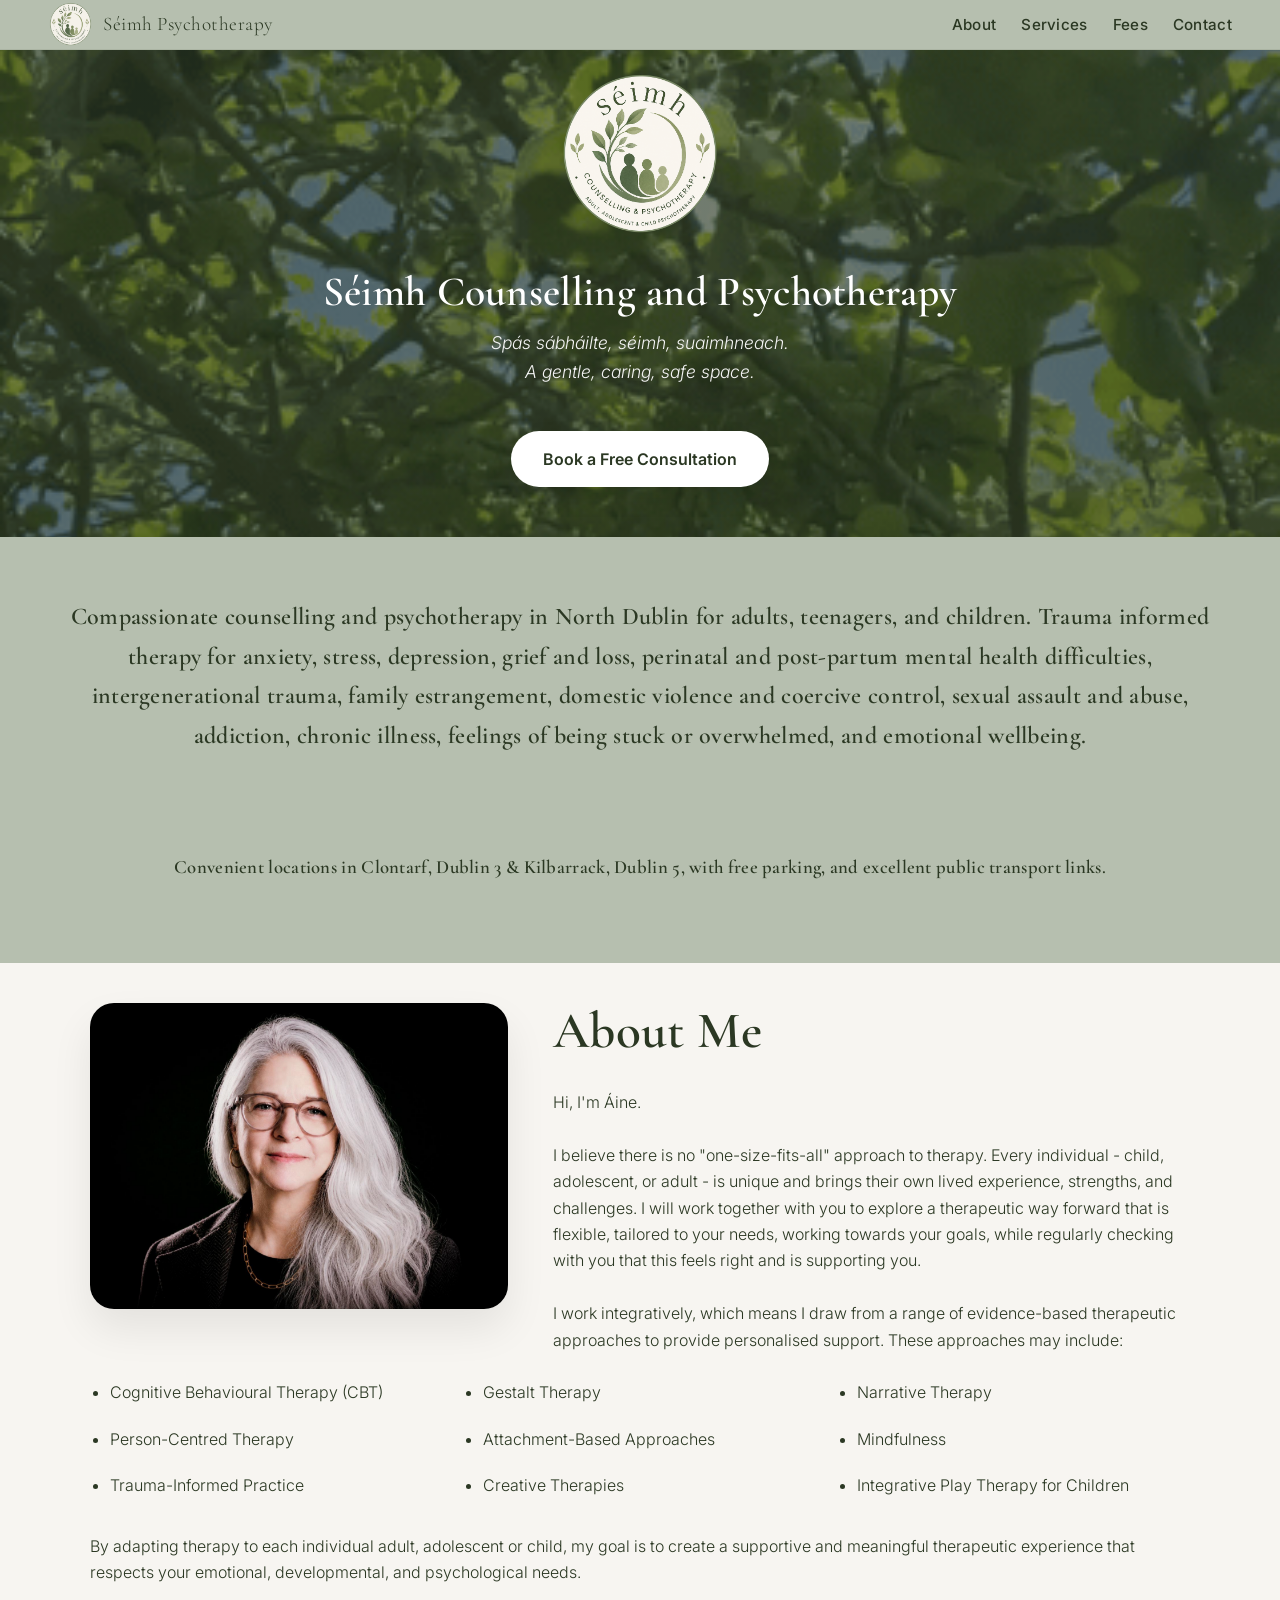
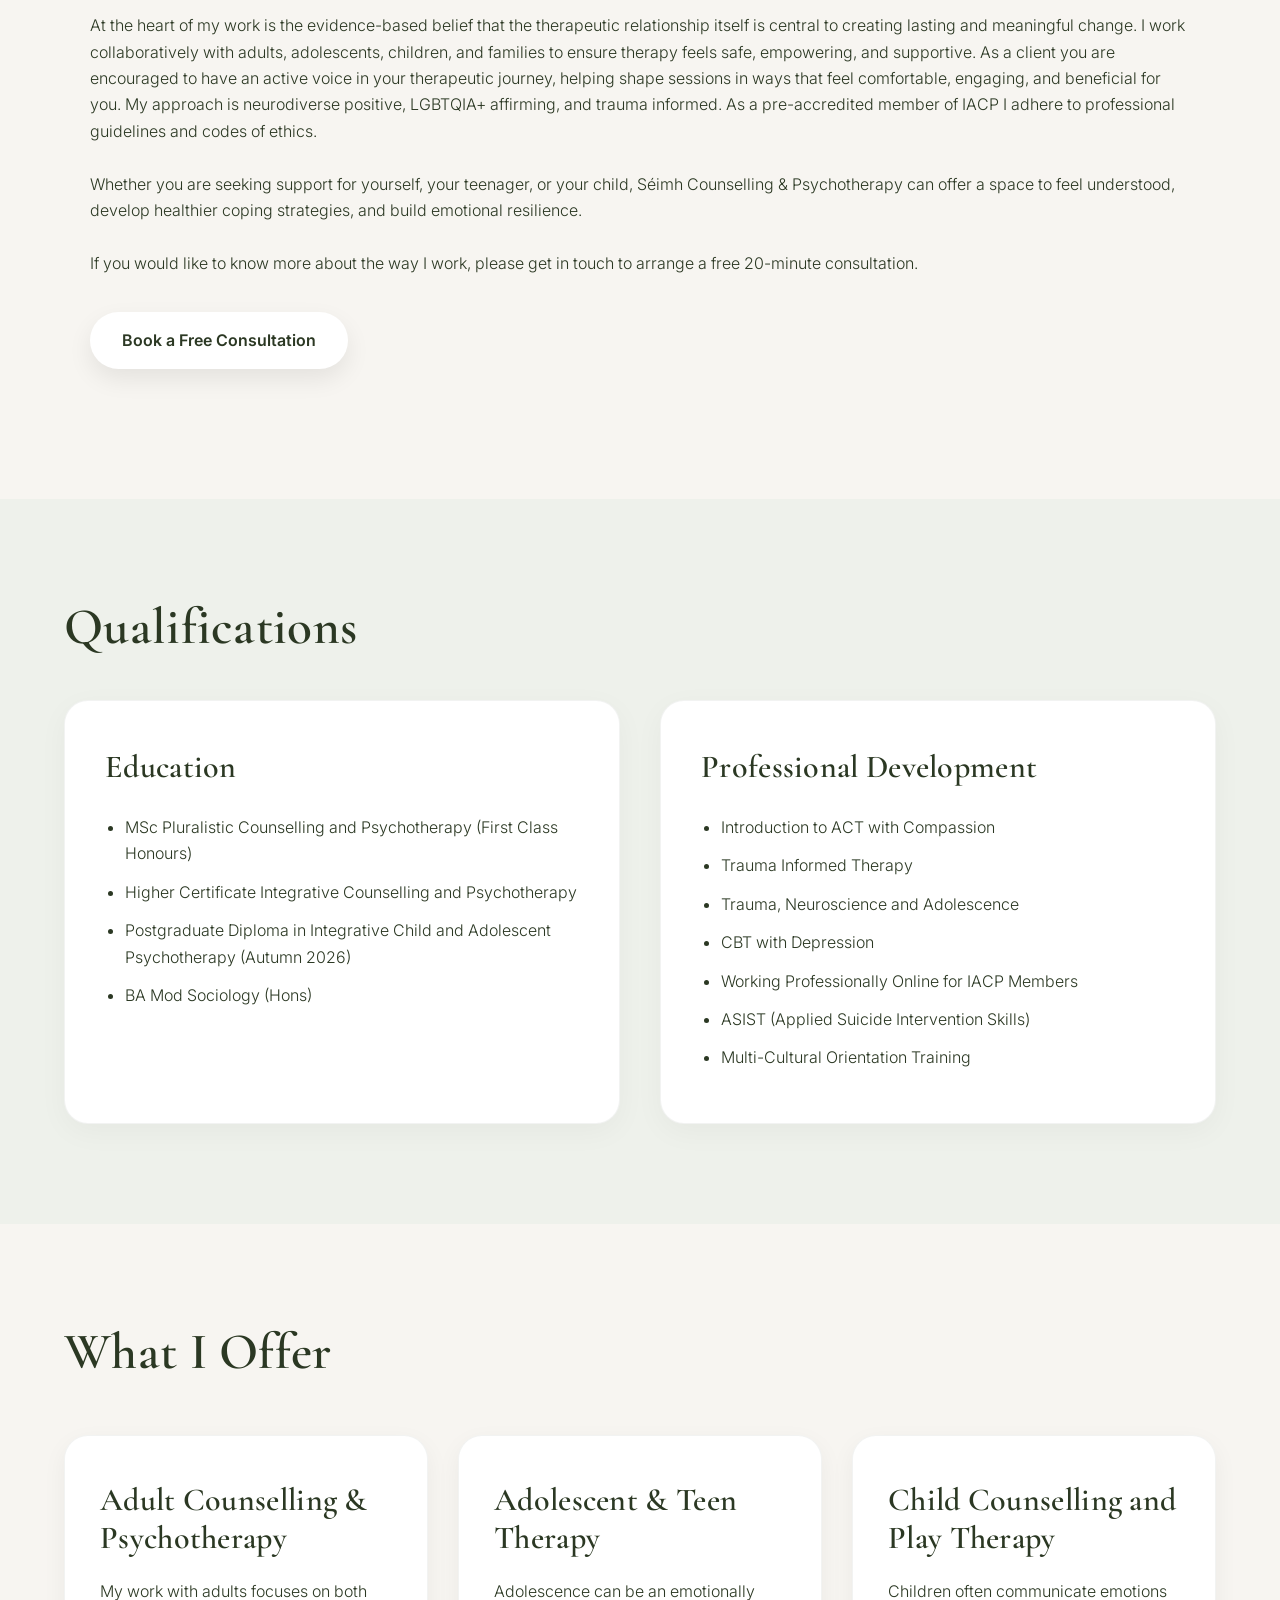
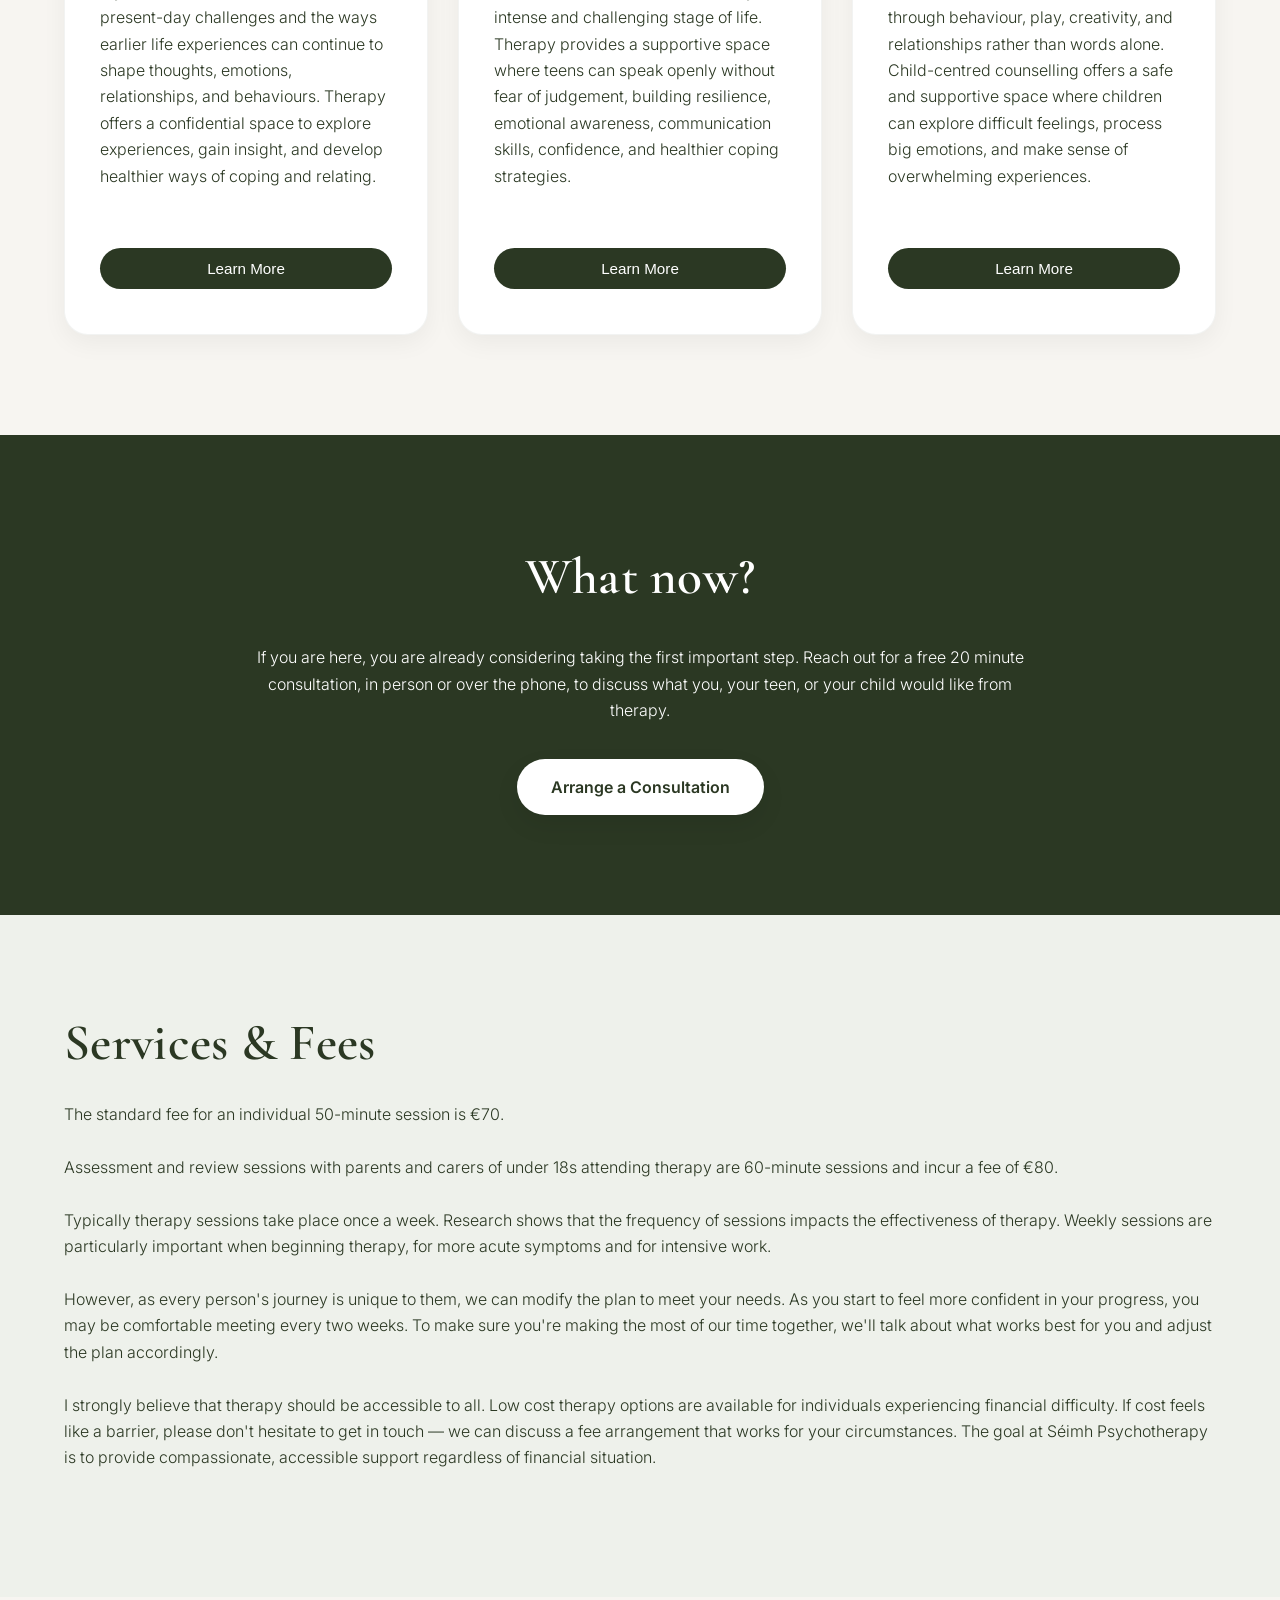
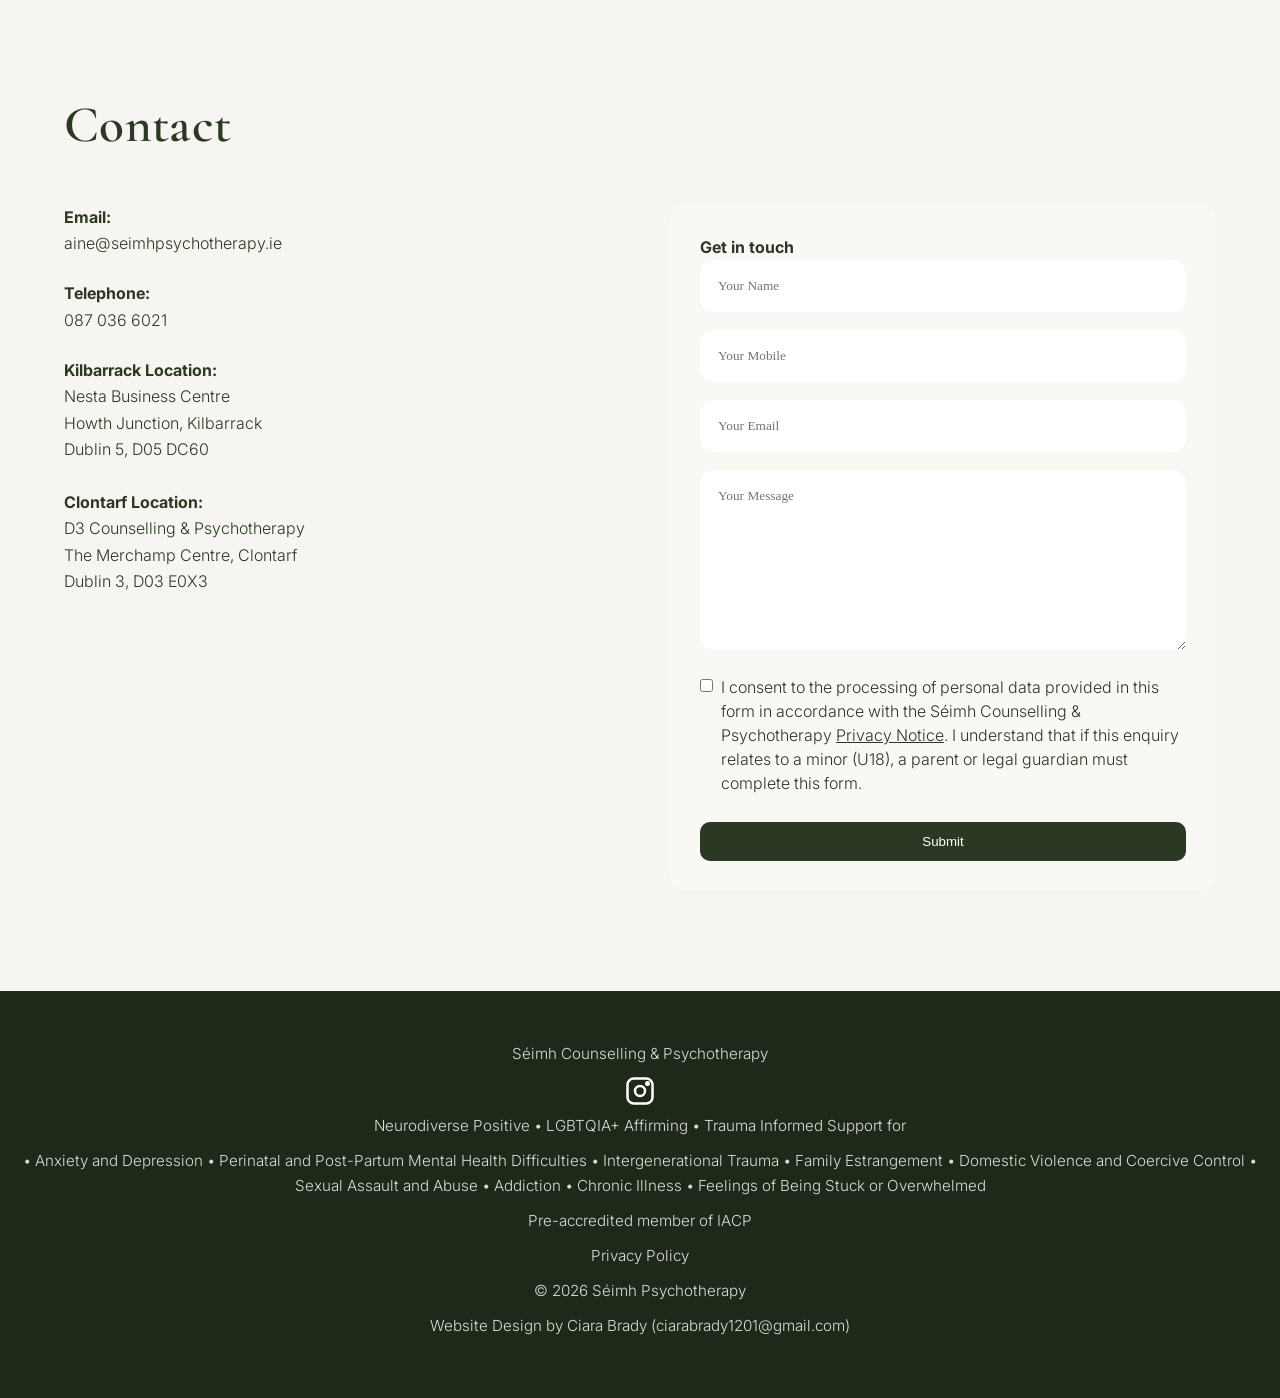
==== commit 0b28e4d6: "adding web design contact" ====
--- a/index.html
+++ b/index.html
@@ -561,6 +561,9 @@
     <p>
       © 2026 Séimh Psychotherapy
     </p>
+    <p>
+      Website Design by Ciara Brady (ciarabrady1201@gmail.com)
+    </p>
   </footer>
 
 <script>
--- a/styles.css
+++ b/styles.css
@@ -563,6 +563,10 @@
   cursor: pointer;
 }
 
+.consent-label p {
+      font-size:0.3rem;
+}
+
 .consent-label input {
   width: auto;
   margin-top: 4px;
